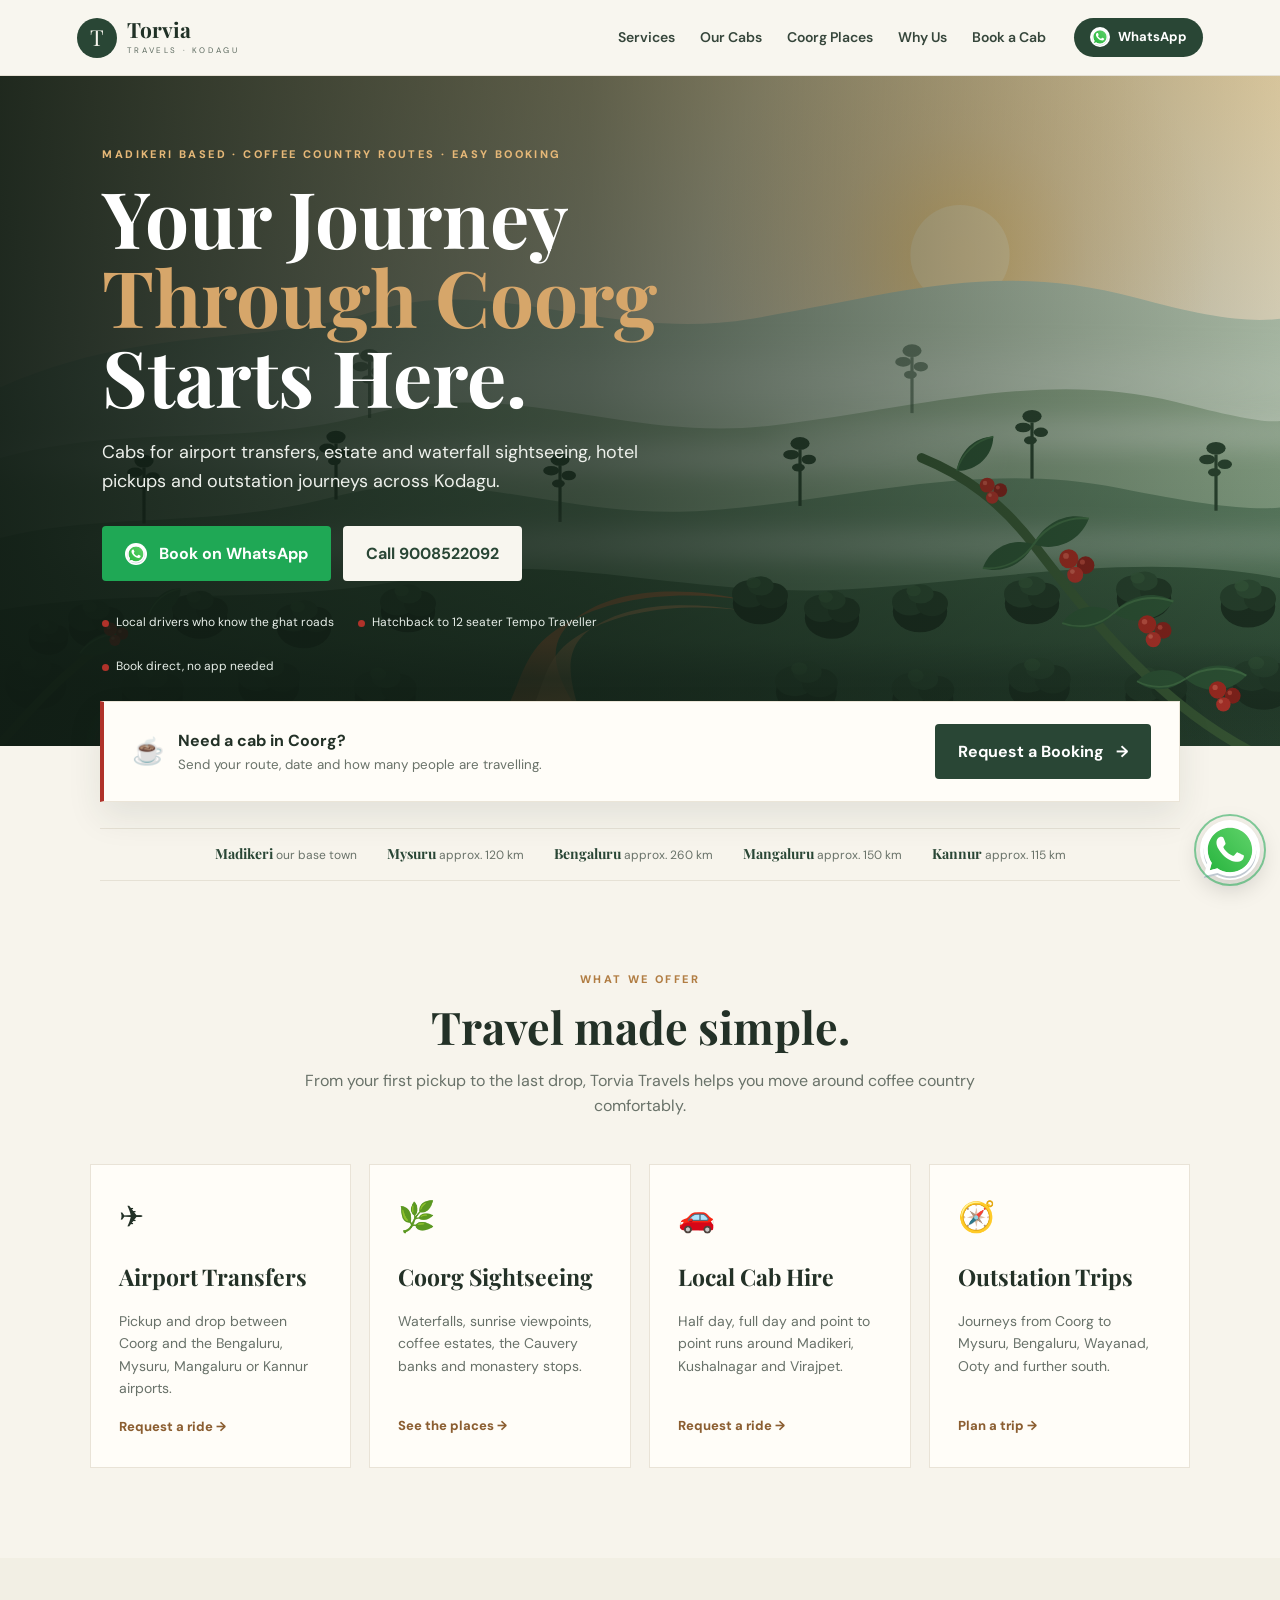
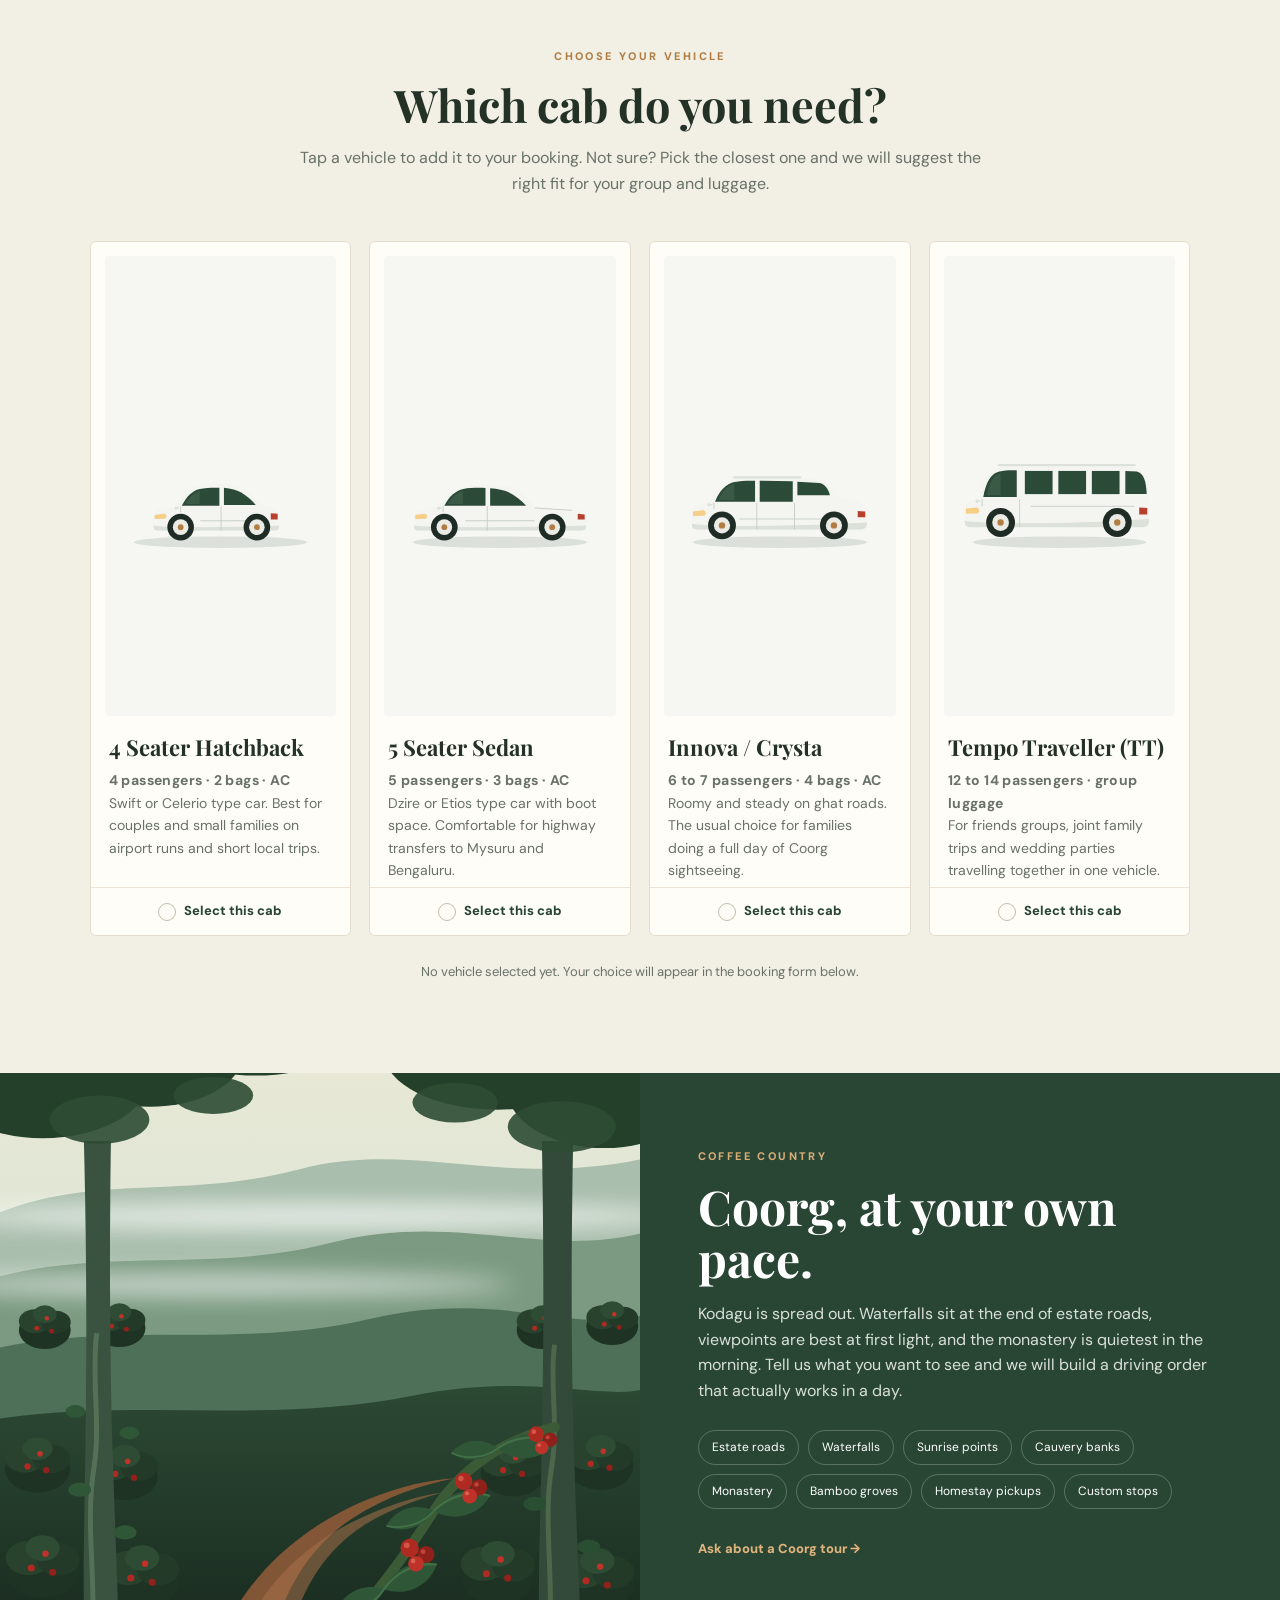
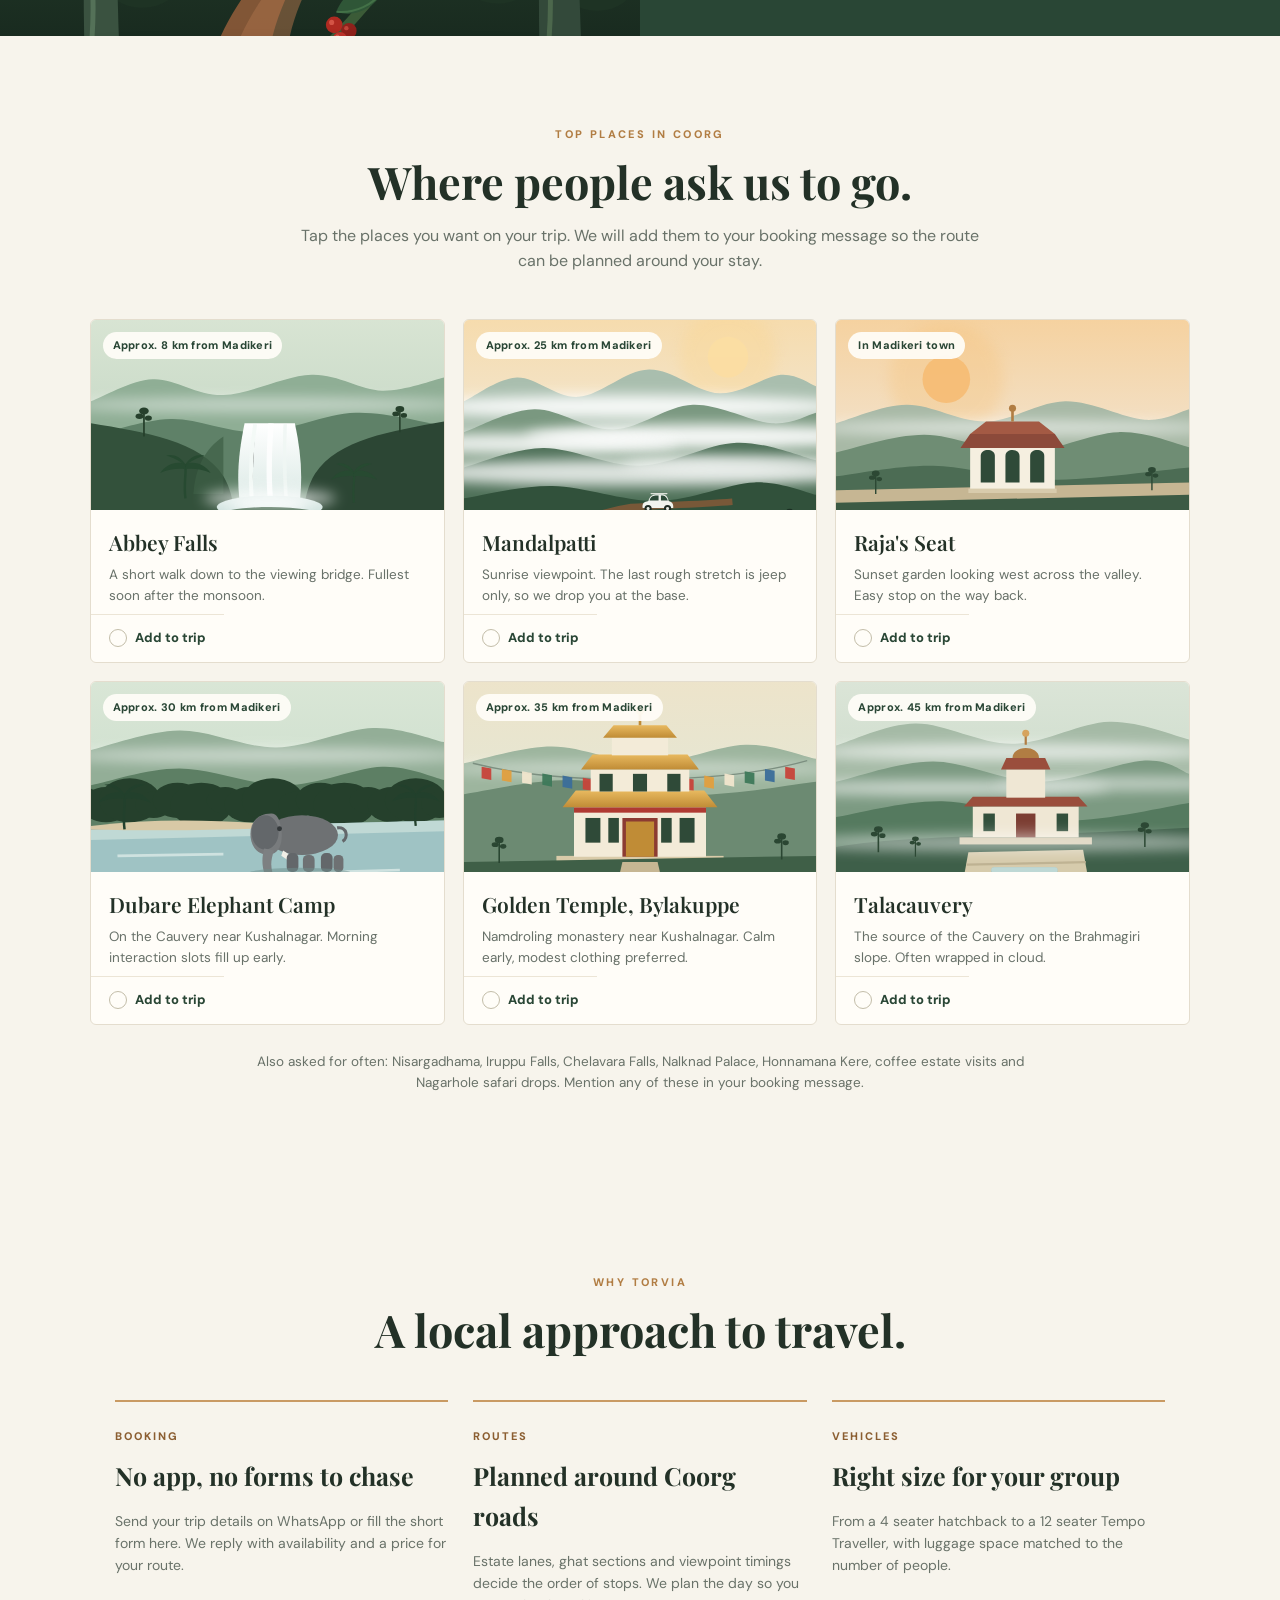
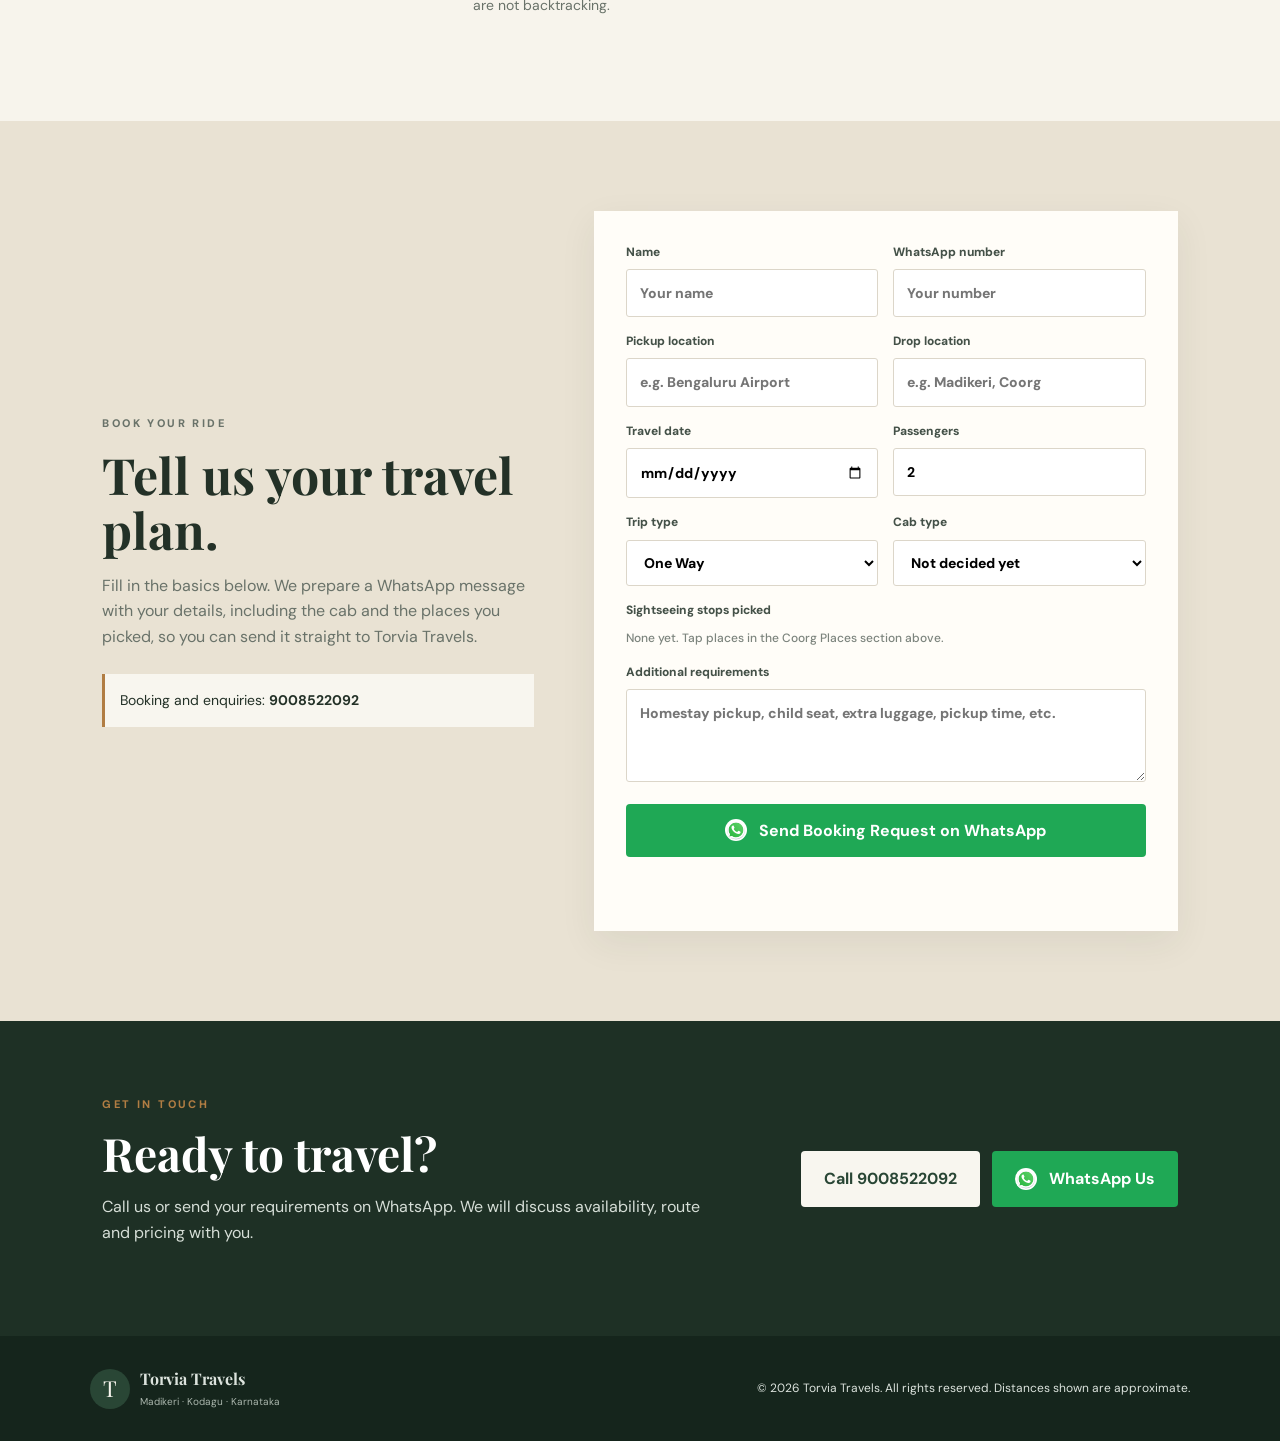
==== torvia-travels/index.html @ fc2b17bd "Add files via upload" ====
<!DOCTYPE html>
<html lang="en">
<head>
  <meta charset="UTF-8">
  <meta name="viewport" content="width=device-width, initial-scale=1.0">
  <meta name="description" content="Torvia Travels - Coorg cab service. Airport transfers, Coorg sightseeing, local cab hire and outstation trips in hatchback, sedan, Innova and Tempo Traveller vehicles.">
  <meta name="theme-color" content="#294635">
  <title>Torvia Travels | Coorg Cab &amp; Travel Services</title>
  <link rel="preconnect" href="https://fonts.googleapis.com">
  <link rel="preconnect" href="https://fonts.gstatic.com" crossorigin>
  <link href="https://fonts.googleapis.com/css2?family=DM+Sans:wght@400;500;600;700&family=Playfair+Display:wght@600;700&display=swap" rel="stylesheet">
  <link rel="stylesheet" href="style.css">
</head>
<body>
  <header class="navbar">
    <a class="brand" href="#home" aria-label="Torvia Travels home">
      <span class="brand-mark">T</span>
      <span><strong>Torvia</strong><small>TRAVELS &middot; KODAGU</small></span>
    </a>
    <button class="menu-toggle" aria-label="Open menu" aria-expanded="false" aria-controls="nav">&#9776;</button>
    <nav id="nav">
      <a href="#services">Services</a>
      <a href="#fleet">Our Cabs</a>
      <a href="#places">Coorg Places</a>
      <a href="#why-us">Why Us</a>
      <a href="#booking">Book a Cab</a>
    </nav>
    <a class="nav-whatsapp" data-whatsapp href="#">
      <img class="wa-ico" src="img/whatsapp.svg" alt="" width="20" height="20">WhatsApp
    </a>
  </header>

  <main>
    <section class="hero" id="home">
      <div class="hero-overlay"></div>
      <div class="hero-content">
        <p class="eyebrow">MADIKERI BASED &middot; COFFEE COUNTRY ROUTES &middot; EASY BOOKING</p>
        <h1>Your Journey<br><em>Through Coorg</em><br>Starts Here.</h1>
        <p class="hero-copy">Cabs for airport transfers, estate and waterfall sightseeing, hotel pickups and outstation journeys across Kodagu.</p>
        <div class="hero-actions">
          <a class="btn btn-wa" data-whatsapp href="#">
            <img class="wa-ico" src="img/whatsapp.svg" alt="" width="22" height="22">Book on WhatsApp
          </a>
          <a class="btn btn-light" data-call href="#">Call 9008522092</a>
        </div>
        <div class="trust-row">
          <span>Local drivers who know the ghat roads</span>
          <span>Hatchback to 12 seater Tempo Traveller</span>
          <span>Book direct, no app needed</span>
        </div>
      </div>
    </section>

    <section class="quick-book">
      <div>
        <span class="mini-icon" aria-hidden="true">&#9749;</span>
        <div><strong>Need a cab in Coorg?</strong><small>Send your route, date and how many people are travelling.</small></div>
      </div>
      <a class="btn btn-dark" href="#booking">Request a Booking <span aria-hidden="true">&rarr;</span></a>
    </section>

    <section class="facts-strip" aria-label="Approximate road distances from Madikeri">
      <span><strong>Madikeri</strong> our base town</span>
      <span><strong>Mysuru</strong> approx. 120 km</span>
      <span><strong>Bengaluru</strong> approx. 260 km</span>
      <span><strong>Mangaluru</strong> approx. 150 km</span>
      <span><strong>Kannur</strong> approx. 115 km</span>
    </section>

    <section class="section" id="services">
      <div class="section-heading centered">
        <p class="eyebrow">WHAT WE OFFER</p>
        <h2>Travel made simple.</h2>
        <p>From your first pickup to the last drop, Torvia Travels helps you move around coffee country comfortably.</p>
      </div>
      <div class="cards services-grid">
        <article class="card service-card">
          <div class="card-icon" aria-hidden="true">&#9992;</div>
          <h3>Airport Transfers</h3>
          <p>Pickup and drop between Coorg and the Bengaluru, Mysuru, Mangaluru or Kannur airports.</p>
          <a href="#booking">Request a ride &rarr;</a>
        </article>
        <article class="card service-card">
          <div class="card-icon" aria-hidden="true">&#127807;</div>
          <h3>Coorg Sightseeing</h3>
          <p>Waterfalls, sunrise viewpoints, coffee estates, the Cauvery banks and monastery stops.</p>
          <a href="#places">See the places &rarr;</a>
        </article>
        <article class="card service-card">
          <div class="card-icon" aria-hidden="true">&#128663;</div>
          <h3>Local Cab Hire</h3>
          <p>Half day, full day and point to point runs around Madikeri, Kushalnagar and Virajpet.</p>
          <a href="#booking">Request a ride &rarr;</a>
        </article>
        <article class="card service-card">
          <div class="card-icon" aria-hidden="true">&#129517;</div>
          <h3>Outstation Trips</h3>
          <p>Journeys from Coorg to Mysuru, Bengaluru, Wayanad, Ooty and further south.</p>
          <a href="#booking">Plan a trip &rarr;</a>
        </article>
      </div>
    </section>

    <section class="section fleet-section" id="fleet">
      <div class="section-heading centered">
        <p class="eyebrow">CHOOSE YOUR VEHICLE</p>
        <h2>Which cab do you need?</h2>
        <p>Tap a vehicle to add it to your booking. Not sure? Pick the closest one and we will suggest the right fit for your group and luggage.</p>
      </div>

      <div class="fleet-grid" role="radiogroup" aria-label="Choose a vehicle">
        <label class="cab-card">
          <input type="radio" name="fleetChoice" value="4 Seater Hatchback">
          <img src="img/cab-4-seater.svg" alt="Four seater hatchback cab, side view" width="800" height="460" loading="lazy">
          <div class="cab-body">
            <h3>4 Seater Hatchback</h3>
            <p class="cab-meta">4 passengers &middot; 2 bags &middot; AC</p>
            <p>Swift or Celerio type car. Best for couples and small families on airport runs and short local trips.</p>
          </div>
          <span class="cab-pick"><span class="tick" aria-hidden="true">&#10003;</span>Select this cab</span>
        </label>

        <label class="cab-card">
          <input type="radio" name="fleetChoice" value="5 Seater Sedan">
          <img src="img/cab-5-seater.svg" alt="Five seater sedan cab, side view" width="800" height="460" loading="lazy">
          <div class="cab-body">
            <h3>5 Seater Sedan</h3>
            <p class="cab-meta">5 passengers &middot; 3 bags &middot; AC</p>
            <p>Dzire or Etios type car with boot space. Comfortable for highway transfers to Mysuru and Bengaluru.</p>
          </div>
          <span class="cab-pick"><span class="tick" aria-hidden="true">&#10003;</span>Select this cab</span>
        </label>

        <label class="cab-card">
          <input type="radio" name="fleetChoice" value="Innova / Innova Crysta">
          <img src="img/cab-innova.svg" alt="Innova style seven seater MPV, side view" width="800" height="460" loading="lazy">
          <div class="cab-body">
            <h3>Innova / Crysta</h3>
            <p class="cab-meta">6 to 7 passengers &middot; 4 bags &middot; AC</p>
            <p>Roomy and steady on ghat roads. The usual choice for families doing a full day of Coorg sightseeing.</p>
          </div>
          <span class="cab-pick"><span class="tick" aria-hidden="true">&#10003;</span>Select this cab</span>
        </label>

        <label class="cab-card">
          <input type="radio" name="fleetChoice" value="Tempo Traveller (TT)">
          <img src="img/cab-tempo-traveller.svg" alt="Twelve seater Tempo Traveller, side view" width="800" height="460" loading="lazy">
          <div class="cab-body">
            <h3>Tempo Traveller (TT)</h3>
            <p class="cab-meta">12 to 14 passengers &middot; group luggage</p>
            <p>For friends groups, joint family trips and wedding parties travelling together in one vehicle.</p>
          </div>
          <span class="cab-pick"><span class="tick" aria-hidden="true">&#10003;</span>Select this cab</span>
        </label>
      </div>

      <p class="fleet-note" id="fleetNote">No vehicle selected yet. Your choice will appear in the booking form below.</p>
    </section>

    <section class="tour-section" id="estate">
      <div class="tour-image" role="img" aria-label="Coffee plants ripening under silver oak shade trees on a Coorg estate"></div>
      <div class="tour-content">
        <p class="eyebrow">COFFEE COUNTRY</p>
        <h2>Coorg, at your own pace.</h2>
        <p>Kodagu is spread out. Waterfalls sit at the end of estate roads, viewpoints are best at first light, and the monastery is quietest in the morning. Tell us what you want to see and we will build a driving order that actually works in a day.</p>
        <div class="destination-list">
          <span>Estate roads</span><span>Waterfalls</span><span>Sunrise points</span>
          <span>Cauvery banks</span><span>Monastery</span><span>Bamboo groves</span>
          <span>Homestay pickups</span><span>Custom stops</span>
        </div>
        <a class="text-link" data-whatsapp href="#">Ask about a Coorg tour &rarr;</a>
      </div>
    </section>

    <section class="section places-section" id="places">
      <div class="section-heading centered">
        <p class="eyebrow">TOP PLACES IN COORG</p>
        <h2>Where people ask us to go.</h2>
        <p>Tap the places you want on your trip. We will add them to your booking message so the route can be planned around your stay.</p>
      </div>

      <div class="places-grid">
        <button type="button" class="place-card" data-place="Abbey Falls" aria-pressed="false">
          <img src="img/place-abbey-falls.svg" alt="Abbey Falls dropping through Coorg rainforest" width="800" height="560" loading="lazy">
          <span class="place-tag">Approx. 8 km from Madikeri</span>
          <span class="place-body">
            <strong>Abbey Falls</strong>
            <small>A short walk down to the viewing bridge. Fullest soon after the monsoon.</small>
          </span>
          <span class="place-add"><span class="tick" aria-hidden="true">&#10003;</span><span class="add-label">Add to trip</span></span>
        </button>

        <button type="button" class="place-card" data-place="Mandalpatti" aria-pressed="false">
          <img src="img/place-mandalpatti.svg" alt="Mandalpatti peaks above a sea of clouds at sunrise" width="800" height="560" loading="lazy">
          <span class="place-tag">Approx. 25 km from Madikeri</span>
          <span class="place-body">
            <strong>Mandalpatti</strong>
            <small>Sunrise viewpoint. The last rough stretch is jeep only, so we drop you at the base.</small>
          </span>
          <span class="place-add"><span class="tick" aria-hidden="true">&#10003;</span><span class="add-label">Add to trip</span></span>
        </button>

        <button type="button" class="place-card" data-place="Raja's Seat" aria-pressed="false">
          <img src="img/place-rajas-seat.svg" alt="Raja's Seat garden pavilion overlooking the hills at sunset" width="800" height="560" loading="lazy">
          <span class="place-tag">In Madikeri town</span>
          <span class="place-body">
            <strong>Raja's Seat</strong>
            <small>Sunset garden looking west across the valley. Easy stop on the way back.</small>
          </span>
          <span class="place-add"><span class="tick" aria-hidden="true">&#10003;</span><span class="add-label">Add to trip</span></span>
        </button>

        <button type="button" class="place-card" data-place="Dubare Elephant Camp" aria-pressed="false">
          <img src="img/place-dubare.svg" alt="Elephant standing in the Cauvery river at Dubare camp" width="800" height="560" loading="lazy">
          <span class="place-tag">Approx. 30 km from Madikeri</span>
          <span class="place-body">
            <strong>Dubare Elephant Camp</strong>
            <small>On the Cauvery near Kushalnagar. Morning interaction slots fill up early.</small>
          </span>
          <span class="place-add"><span class="tick" aria-hidden="true">&#10003;</span><span class="add-label">Add to trip</span></span>
        </button>

        <button type="button" class="place-card" data-place="Golden Temple, Bylakuppe" aria-pressed="false">
          <img src="img/place-golden-temple.svg" alt="Namdroling monastery with golden roofs and prayer flags" width="800" height="560" loading="lazy">
          <span class="place-tag">Approx. 35 km from Madikeri</span>
          <span class="place-body">
            <strong>Golden Temple, Bylakuppe</strong>
            <small>Namdroling monastery near Kushalnagar. Calm early, modest clothing preferred.</small>
          </span>
          <span class="place-add"><span class="tick" aria-hidden="true">&#10003;</span><span class="add-label">Add to trip</span></span>
        </button>

        <button type="button" class="place-card" data-place="Talacauvery" aria-pressed="false">
          <img src="img/place-talacauvery.svg" alt="Talacauvery temple on the misty Brahmagiri slopes" width="800" height="560" loading="lazy">
          <span class="place-tag">Approx. 45 km from Madikeri</span>
          <span class="place-body">
            <strong>Talacauvery</strong>
            <small>The source of the Cauvery on the Brahmagiri slope. Often wrapped in cloud.</small>
          </span>
          <span class="place-add"><span class="tick" aria-hidden="true">&#10003;</span><span class="add-label">Add to trip</span></span>
        </button>
      </div>

      <div class="places-extra">
        <p>Also asked for often: Nisargadhama, Iruppu Falls, Chelavara Falls, Nalknad Palace, Honnamana Kere, coffee estate visits and Nagarhole safari drops. Mention any of these in your booking message.</p>
      </div>
    </section>

    <section class="section" id="why-us">
      <div class="section-heading centered">
        <p class="eyebrow">WHY TORVIA</p>
        <h2>A local approach to travel.</h2>
      </div>
      <div class="why-grid">
        <div>
          <span class="why-label">Booking</span>
          <h3>No app, no forms to chase</h3>
          <p>Send your trip details on WhatsApp or fill the short form here. We reply with availability and a price for your route.</p>
        </div>
        <div>
          <span class="why-label">Routes</span>
          <h3>Planned around Coorg roads</h3>
          <p>Estate lanes, ghat sections and viewpoint timings decide the order of stops. We plan the day so you are not backtracking.</p>
        </div>
        <div>
          <span class="why-label">Vehicles</span>
          <h3>Right size for your group</h3>
          <p>From a 4 seater hatchback to a 12 seater Tempo Traveller, with luggage space matched to the number of people.</p>
        </div>
      </div>
    </section>

    <section class="booking-section" id="booking">
      <div class="booking-copy">
        <p class="eyebrow">BOOK YOUR RIDE</p>
        <h2>Tell us your travel plan.</h2>
        <p>Fill in the basics below. We prepare a WhatsApp message with your details, including the cab and the places you picked, so you can send it straight to Torvia Travels.</p>
        <div class="booking-note">Booking and enquiries: <strong>9008522092</strong></div>
      </div>

      <form id="bookingForm" class="booking-form">
        <div class="form-row">
          <label>Name<input name="name" required placeholder="Your name" autocomplete="name"></label>
          <label>WhatsApp number<input name="phone" required type="tel" placeholder="Your number" autocomplete="tel"></label>
        </div>
        <div class="form-row">
          <label>Pickup location<input name="pickup" required placeholder="e.g. Bengaluru Airport"></label>
          <label>Drop location<input name="drop" required placeholder="e.g. Madikeri, Coorg"></label>
        </div>
        <div class="form-row">
          <label>Travel date<input name="date" required type="date"></label>
          <label>Passengers<input name="passengers" required type="number" min="1" max="20" value="2"></label>
        </div>
        <div class="form-row">
          <label>Trip type
            <select name="trip">
              <option>One Way</option>
              <option>Round Trip</option>
              <option>Coorg Sightseeing</option>
              <option>Airport Transfer</option>
              <option>Outstation Trip</option>
            </select>
          </label>
          <label>Cab type
            <select name="vehicle" id="vehicleSelect">
              <option value="">Not decided yet</option>
              <option value="4 Seater Hatchback">4 Seater Hatchback</option>
              <option value="5 Seater Sedan">5 Seater Sedan</option>
              <option value="Innova / Innova Crysta">Innova / Innova Crysta</option>
              <option value="Tempo Traveller (TT)">Tempo Traveller (TT)</option>
            </select>
          </label>
        </div>

        <div class="stops-field">
          <span class="stops-head">Sightseeing stops picked
            <button type="button" id="clearStops" class="link-btn" hidden>Clear all</button>
          </span>
          <div id="stopsList" class="stops-list"><span class="stops-empty">None yet. Tap places in the Coorg Places section above.</span></div>
          <input type="hidden" name="stops" id="stopsInput">
        </div>

        <label>Additional requirements<textarea name="notes" rows="3" placeholder="Homestay pickup, child seat, extra luggage, pickup time, etc."></textarea></label>
        <button class="btn btn-wa full" type="submit">
          <img class="wa-ico" src="img/whatsapp.svg" alt="" width="22" height="22">Send Booking Request on WhatsApp
        </button>
        <p class="form-status" id="formStatus" aria-live="polite"></p>
      </form>
    </section>

    <section class="contact-section" id="contact">
      <div>
        <p class="eyebrow">GET IN TOUCH</p>
        <h2>Ready to travel?</h2>
        <p>Call us or send your requirements on WhatsApp. We will discuss availability, route and pricing with you.</p>
      </div>
      <div class="contact-actions">
        <a class="btn btn-light" data-call href="#">Call 9008522092</a>
        <a class="btn btn-wa" data-whatsapp href="#">
          <img class="wa-ico" src="img/whatsapp.svg" alt="" width="22" height="22">WhatsApp Us
        </a>
      </div>
    </section>
  </main>

  <footer>
    <div class="footer-brand">
      <span class="brand-mark">T</span>
      <div><strong>Torvia Travels</strong><small>Madikeri &middot; Kodagu &middot; Karnataka</small></div>
    </div>
    <p>&copy; <span id="year"></span> Torvia Travels. All rights reserved. Distances shown are approximate.</p>
  </footer>

  <a class="floating-wa" data-whatsapp href="#" aria-label="Message Torvia Travels on WhatsApp">
    <img src="img/whatsapp.svg" alt="" width="60" height="60">
  </a>
  <script src="script.js"></script>
</body>
</html>
---- torvia-travels/style.css ----
/* ------------------------------------------------------------------
   Torvia Travels - Coorg cab service
   Palette: estate green, cream, brass, coffee cherry red
------------------------------------------------------------------- */
:root {
  --green-900: #15251c;
  --green-800: #1e3025;
  --green-700: #294635;
  --green-600: #3a5b45;
  --cream: #f7f4ec;
  --cream-card: #fffdf8;
  --cream-nav: #f8f6ef;
  --sand: #e9e2d3;
  --line: #e6e1d5;
  --brass: #b17d43;
  --brass-dark: #8b5e31;
  --cherry: #b0322a;
  --ink: #233127;
  --ink-soft: #697269;
  --wa: #1fa855;
  --wa-dark: #17853f;
}

* { box-sizing: border-box; }
html { scroll-behavior: smooth; }

body {
  margin: 0;
  color: var(--ink);
  background: var(--cream);
  font-family: "DM Sans", sans-serif;
  line-height: 1.6;
}

img { max-width: 100%; display: block; }

:focus-visible {
  outline: 3px solid var(--brass);
  outline-offset: 3px;
}

/* ---------------------------------------------------------- navbar */
.navbar {
  height: 76px;
  background: var(--cream-nav);
  display: flex;
  align-items: center;
  padding: 0 6%;
  gap: 28px;
  position: sticky;
  top: 0;
  z-index: 20;
  border-bottom: 1px solid var(--line);
}
.brand { display: flex; align-items: center; gap: 10px; text-decoration: none; color: #203126; margin-right: auto; }
.brand-mark {
  width: 40px; height: 40px; border-radius: 50%;
  background: var(--green-700); color: var(--cream-nav);
  display: grid; place-items: center;
  font-family: "Playfair Display", serif; font-size: 22px;
}
.brand strong { display: block; font-family: "Playfair Display", serif; font-size: 21px; line-height: 1; }
.brand small { display: block; font-size: 8px; letter-spacing: 2.6px; margin-top: 4px; color: #5c6a5f; }
.navbar nav { display: flex; gap: 25px; }
.navbar nav a { color: #36463b; text-decoration: none; font-size: 14px; font-weight: 600; }
.navbar nav a:hover { color: var(--brass-dark); }
.nav-whatsapp {
  display: inline-flex; align-items: center; gap: 8px;
  background: var(--green-700); color: #fff; text-decoration: none;
  padding: 9px 16px; border-radius: 30px; font-size: 13px; font-weight: 700;
}
.nav-whatsapp:hover { background: var(--green-600); }
.menu-toggle { display: none; background: none; border: 0; font-size: 25px; cursor: pointer; color: #294635; }

/* WhatsApp logo sits on a white disc so the brand mark stays legible */
.wa-ico { background: #fff; border-radius: 50%; padding: 1px; flex: none; }

/* ------------------------------------------------------------ hero */
.hero {
  min-height: 660px;
  position: relative;
  background-image: url("img/hero-coorg-coffee.svg");
  background-size: cover;
  background-position: center bottom;
  display: flex;
  align-items: center;
}
.hero-overlay {
  position: absolute; inset: 0;
  background: linear-gradient(90deg, rgba(15,27,19,.93), rgba(15,27,19,.66) 46%, rgba(15,27,19,.14));
}
.hero-content { position: relative; color: #fff; width: min(700px, 100%); margin-left: 8%; padding: 70px 20px 70px 0; }
.eyebrow { font-size: 11px; font-weight: 800; letter-spacing: 2.4px; color: var(--brass); margin: 0 0 14px; }
.hero .eyebrow { color: #e6b878; }
.hero h1, h2 { font-family: "Playfair Display", serif; }
.hero h1 { font-size: clamp(46px, 7vw, 78px); line-height: 1.02; margin: 0 0 22px; }
.hero h1 em { color: #d6a66a; font-style: normal; }
.hero-copy { font-size: 18px; max-width: 600px; color: #edf0eb; }
.hero-actions { display: flex; gap: 12px; flex-wrap: wrap; margin-top: 30px; }
.trust-row { display: flex; gap: 24px; flex-wrap: wrap; margin-top: 32px; font-size: 12px; color: #e7eee8; }
.trust-row span { position: relative; padding-left: 14px; }
.trust-row span::before {
  content: ""; position: absolute; left: 0; top: 7px;
  width: 7px; height: 7px; border-radius: 50%; background: var(--cherry);
}

/* --------------------------------------------------------- buttons */
.btn {
  display: inline-flex; align-items: center; justify-content: center; gap: 12px;
  padding: 14px 22px; border-radius: 4px; text-decoration: none;
  border: 1px solid transparent; font-weight: 800; cursor: pointer; font: inherit;
  font-weight: 700;
}
.btn-primary { background: var(--brass); color: #fff; }
.btn-primary:hover { background: #966533; }
.btn-light { background: var(--cream-nav); color: var(--green-700); }
.btn-light:hover { background: #fff; }
.btn-dark { background: var(--green-700); color: #fff; }
.btn-dark:hover { background: var(--green-600); }
.btn-wa { background: var(--wa); color: #fff; }
.btn-wa:hover { background: var(--wa-dark); }
.full { width: 100%; border: 0; }

/* ------------------------------------------------- quick book strip */
.quick-book {
  width: min(1080px, 88%);
  margin: -45px auto 0;
  position: relative; z-index: 2;
  background: var(--cream-card);
  padding: 22px 28px;
  box-shadow: 0 15px 35px #24332618;
  display: flex; align-items: center; justify-content: space-between; gap: 20px;
  border: 1px solid #ebe5d8;
  border-left: 4px solid var(--cherry);
}
.quick-book > div { display: flex; align-items: center; gap: 14px; }
.quick-book small { display: block; color: var(--ink-soft); }
.mini-icon { font-size: 26px; }

/* ------------------------------------------------------ facts strip */
.facts-strip {
  width: min(1080px, 88%);
  margin: 26px auto 0;
  display: flex; flex-wrap: wrap; gap: 10px 30px;
  justify-content: center;
  font-size: 12px; color: var(--ink-soft);
  border-top: 1px solid var(--line);
  border-bottom: 1px solid var(--line);
  padding: 14px 0;
}
.facts-strip strong { color: var(--green-700); font-family: "Playfair Display", serif; font-size: 14px; }

/* --------------------------------------------------------- sections */
.section { padding: 90px 7%; }
.section-heading { max-width: 700px; margin: 0 auto 45px; }
.section-heading.centered { text-align: center; }
.section-heading h2, .tour-content h2, .booking-copy h2, .contact-section h2 {
  font-size: 45px; line-height: 1.1; margin: 0 0 15px;
}
.section-heading > p:last-child, .booking-copy > p { color: var(--ink-soft); }

.cards { display: grid; grid-template-columns: repeat(4, 1fr); gap: 18px; }
.card { background: var(--cream-card); padding: 28px; border: 1px solid #e9e3d7; }
.card-icon { font-size: 30px; margin-bottom: 18px; }
.card h3 { font-family: "Playfair Display", serif; font-size: 23px; margin: 0 0 9px; }
.card p { font-size: 14px; color: #687169; min-height: 88px; }
.card a, .text-link { color: var(--brass-dark); text-decoration: none; font-weight: 800; font-size: 13px; }
.card a:hover, .text-link:hover { text-decoration: underline; }

/* ------------------------------------------------ fleet / cab cards */
.fleet-section { background: #f2efe4; }
.fleet-grid { display: grid; grid-template-columns: repeat(4, 1fr); gap: 18px; }

.cab-card {
  position: relative;
  display: flex; flex-direction: column;
  background: var(--cream-card);
  border: 1px solid #e4ddce;
  border-radius: 6px;
  padding: 14px 14px 0;
  margin: 0;
  cursor: pointer;
  transition: box-shadow .18s ease, border-color .18s ease, transform .18s ease;
  font-size: inherit; font-weight: 400; color: inherit;
}
.cab-card:hover { box-shadow: 0 14px 30px #2433261a; transform: translateY(-3px); }
.cab-card input { position: absolute; opacity: 0; pointer-events: none; }
.cab-card img { background: #f6f7f2; border-radius: 4px; }
.cab-body { padding: 14px 4px 6px; flex: 1; }
.cab-body h3 { font-family: "Playfair Display", serif; font-size: 22px; margin: 0 0 4px; }
.cab-meta { font-size: 12px; font-weight: 700; letter-spacing: .4px; color: var(--brass-dark); margin: 0 0 10px; }
.cab-body p { font-size: 14px; color: #687169; margin: 0; }
.cab-pick {
  display: flex; align-items: center; gap: 8px; justify-content: center;
  margin: 0 -14px; padding: 13px;
  border-top: 1px solid #ece5d6;
  font-size: 13px; font-weight: 800; color: var(--green-700);
}
.tick {
  width: 18px; height: 18px; border-radius: 50%;
  border: 1.5px solid #c3bda9; color: transparent;
  display: grid; place-items: center; font-size: 11px; flex: none;
}
.cab-card.is-selected,
.cab-card:has(input:checked) { border-color: var(--brass); box-shadow: 0 0 0 2px var(--brass) inset, 0 14px 30px #2433261a; }
.cab-card.is-selected .cab-pick,
.cab-card:has(input:checked) .cab-pick { background: var(--green-700); color: #fff; border-radius: 0 0 5px 5px; }
.cab-card.is-selected .tick,
.cab-card:has(input:checked) .tick { background: var(--cherry); border-color: var(--cherry); color: #fff; }
.cab-card:has(input:focus-visible) { outline: 3px solid var(--brass); outline-offset: 3px; }
.fleet-note {
  margin: 26px 0 0; text-align: center; font-size: 13px; color: var(--ink-soft);
}
.fleet-note.chosen { color: var(--green-700); font-weight: 700; }

/* ----------------------------------------------- estate tour section */
.tour-section { display: grid; grid-template-columns: 1fr 1fr; background: var(--green-700); color: #fff; }
.tour-image {
  min-height: 540px;
  background-image: url("img/coorg-estate.svg");
  background-size: cover;
  background-position: center;
}
.tour-content { padding: 75px 9%; align-self: center; }
.tour-content .eyebrow { color: #d9ad78; }
.tour-content h2 { font-size: 48px; }
.tour-content > p { color: #d9e0d9; }
.destination-list { display: flex; flex-wrap: wrap; gap: 9px; margin: 26px 0; }
.destination-list span { border: 1px solid #ffffff3b; border-radius: 30px; padding: 7px 13px; font-size: 12px; }
.tour-content .text-link { color: #e0b47c; }

/* ------------------------------------------------------ place cards */
.places-grid { display: grid; grid-template-columns: repeat(3, 1fr); gap: 18px; }
.place-card {
  position: relative; display: flex; flex-direction: column; text-align: left;
  background: var(--cream-card); border: 1px solid #e4ddce; border-radius: 6px;
  padding: 0; overflow: hidden; cursor: pointer; font: inherit; color: inherit;
  transition: box-shadow .18s ease, transform .18s ease, border-color .18s ease;
}
.place-card:hover { box-shadow: 0 14px 30px #2433261a; transform: translateY(-3px); }
.place-card img { width: 100%; height: 190px; object-fit: cover; }
.place-tag {
  position: absolute; top: 12px; left: 12px;
  background: #fffdf8ee; color: var(--green-700);
  font-size: 11px; font-weight: 800; letter-spacing: .3px;
  padding: 5px 10px; border-radius: 20px;
}
.place-body { display: block; padding: 16px 18px 8px; flex: 1; }
.place-body strong { display: block; font-family: "Playfair Display", serif; font-size: 21px; font-weight: 600; }
.place-body small { display: block; margin-top: 6px; font-size: 13.5px; color: #687169; line-height: 1.5; }
.place-add {
  display: flex; align-items: center; gap: 8px;
  padding: 13px 18px; border-top: 1px solid #ece5d6;
  font-size: 13px; font-weight: 800; color: var(--green-700);
}
.place-card[aria-pressed="true"] { border-color: var(--brass); box-shadow: 0 0 0 2px var(--brass) inset; }
.place-card[aria-pressed="true"] .place-add { background: var(--green-700); color: #fff; }
.place-card[aria-pressed="true"] .tick { background: var(--cherry); border-color: var(--cherry); color: #fff; }
.places-extra { margin-top: 26px; text-align: center; }
.places-extra p { font-size: 13.5px; color: var(--ink-soft); max-width: 780px; margin: 0 auto; }

/* --------------------------------------------------------- why grid */
.why-grid { display: grid; grid-template-columns: repeat(3, 1fr); gap: 25px; max-width: 1050px; margin: auto; }
.why-grid div { border-top: 2px solid #c99a63; padding-top: 20px; }
.why-label { font-size: 11px; font-weight: 800; letter-spacing: 2px; color: var(--brass-dark); text-transform: uppercase; }
.why-grid h3 { font-family: "Playfair Display", serif; font-size: 25px; margin: 8px 0; }
.why-grid p { color: var(--ink-soft); font-size: 14px; }

/* ---------------------------------------------------- booking form */
.booking-section {
  background: var(--sand);
  padding: 90px 8%;
  display: grid; grid-template-columns: .85fr 1.15fr; gap: 60px;
}
.booking-copy { align-self: center; }
.booking-copy h2 { font-size: 50px; }
.booking-note {
  margin-top: 25px; padding: 15px; background: var(--cream-nav);
  border-left: 3px solid var(--brass); font-size: 14px;
}
.booking-form { background: var(--cream-card); padding: 32px; box-shadow: 0 12px 35px #24332612; }
.form-row { display: grid; grid-template-columns: 1fr 1fr; gap: 15px; }
label { display: block; font-size: 12px; font-weight: 800; color: #445148; margin-bottom: 15px; }
input, select, textarea {
  width: 100%; margin-top: 7px; padding: 12px 13px;
  border: 1px solid #dcd6c9; background: #fff; font: inherit; font-size: 14px;
  outline: none; border-radius: 3px;
}
input:focus, select:focus, textarea:focus { border-color: var(--brass); }
.form-status { font-size: 12px; color: #6a746d; min-height: 18px; }

.stops-field { margin-bottom: 15px; }
.stops-head {
  display: flex; align-items: center; justify-content: space-between;
  font-size: 12px; font-weight: 800; color: #445148;
}
.link-btn {
  background: none; border: 0; padding: 0; cursor: pointer;
  font: inherit; font-size: 11px; font-weight: 800;
  color: var(--brass-dark); text-decoration: underline;
}
.stops-list { display: flex; flex-wrap: wrap; gap: 8px; margin-top: 9px; }
.stops-list .chip {
  display: inline-flex; align-items: center; gap: 7px;
  background: #f1efe4; border: 1px solid #e0d9c8; border-radius: 30px;
  padding: 6px 8px 6px 12px; font-size: 12px; font-weight: 700; color: var(--green-700);
}
.stops-list .chip button {
  background: none; border: 0; cursor: pointer; font: inherit;
  color: var(--cherry); font-size: 14px; line-height: 1; padding: 0 2px;
}
.stops-empty { font-size: 12px; font-weight: 500; color: #7c847d; }

/* ------------------------------------------------------ contact bar */
.contact-section {
  padding: 75px 8%; background: var(--green-800); color: #fff;
  display: flex; justify-content: space-between; align-items: center; gap: 40px;
}
.contact-section h2 { font-size: 46px; }
.contact-section p:not(.eyebrow) { color: #d6ded7; max-width: 600px; }
.contact-actions { display: flex; gap: 12px; flex-wrap: wrap; }

footer {
  background: var(--green-900); color: #dce3dd; padding: 30px 7%;
  display: flex; justify-content: space-between; align-items: center; font-size: 12px;
}
.footer-brand { display: flex; align-items: center; gap: 10px; }
.footer-brand strong { display: block; font-family: "Playfair Display", serif; font-size: 16px; }
.footer-brand small { color: #aab6ad; }

/* --------------------------------------------- floating WhatsApp CTA */
.floating-wa {
  position: fixed; right: 20px; bottom: 20px;
  width: 60px; height: 60px; border-radius: 50%;
  display: grid; place-items: center; z-index: 30;
  background: #fff;
  box-shadow: 0 8px 24px #0000002e;
  transition: transform .18s ease;
}
.floating-wa img { width: 60px; height: 60px; }
.floating-wa:hover { transform: translateY(-3px); }
.floating-wa::after {
  content: ""; position: absolute; inset: -6px; border-radius: 50%;
  border: 2px solid var(--wa); opacity: .55;
  animation: ring 2.4s ease-out infinite;
}
@keyframes ring {
  0% { transform: scale(.86); opacity: .6; }
  70% { transform: scale(1.18); opacity: 0; }
  100% { transform: scale(1.18); opacity: 0; }
}

@media (prefers-reduced-motion: reduce) {
  html { scroll-behavior: auto; }
  .floating-wa::after { animation: none; }
  .cab-card, .place-card, .floating-wa { transition: none; }
}

/* -------------------------------------------------------- responsive */
@media (max-width: 1080px) {
  .fleet-grid { grid-template-columns: repeat(2, 1fr); }
  .places-grid { grid-template-columns: repeat(2, 1fr); }
}

@media (max-width: 900px) {
  .navbar { padding: 0 5%; }
  .navbar nav {
    display: none; position: absolute; top: 76px; left: 0; right: 0;
    background: var(--cream-nav); padding: 20px 5%;
    flex-direction: column; gap: 15px; border-bottom: 1px solid #ddd;
  }
  .navbar nav.open { display: flex; }
  .menu-toggle { display: block; }
  .nav-whatsapp { display: none; }
  .hero-content { margin-left: 6%; }
  .cards { grid-template-columns: 1fr 1fr; }
  .tour-section, .booking-section { grid-template-columns: 1fr; }
  .tour-image { min-height: 340px; }
  .booking-copy { max-width: 650px; }
  .why-grid { grid-template-columns: 1fr; }
  .contact-section { display: block; }
  .contact-actions { margin-top: 25px; }
}

@media (max-width: 600px) {
  .hero { min-height: 620px; background-position: 62% bottom; }
  .hero-content { margin-left: 5%; padding-right: 5%; }
  .hero h1 { font-size: 44px; }
  .hero-copy { font-size: 16px; }
  .hero-overlay { background: linear-gradient(180deg, rgba(15,27,19,.92), rgba(15,27,19,.72) 60%, rgba(15,27,19,.5)); }
  .quick-book { display: block; width: 90%; margin-top: -25px; }
  .quick-book .btn { margin-top: 18px; width: 100%; }
  .facts-strip { gap: 8px 18px; }
  .cards, .fleet-grid, .places-grid { grid-template-columns: 1fr; }
  .section { padding: 68px 6%; }
  .section-heading h2, .tour-content h2, .booking-copy h2, .contact-section h2 { font-size: 36px; }
  .card p { min-height: 0; }
  .tour-content { padding: 60px 7%; }
  .booking-section { padding: 60px 6%; gap: 32px; }
  .booking-form { padding: 22px; }
  .form-row { grid-template-columns: 1fr; }
  footer { display: block; text-align: center; }
  .footer-brand { justify-content: center; margin-bottom: 15px; }
  .trust-row { gap: 10px; flex-direction: column; }
  .hero-actions .btn { width: 100%; }
  .place-card img { height: 170px; }
  .floating-wa { right: 16px; bottom: 16px; }
}
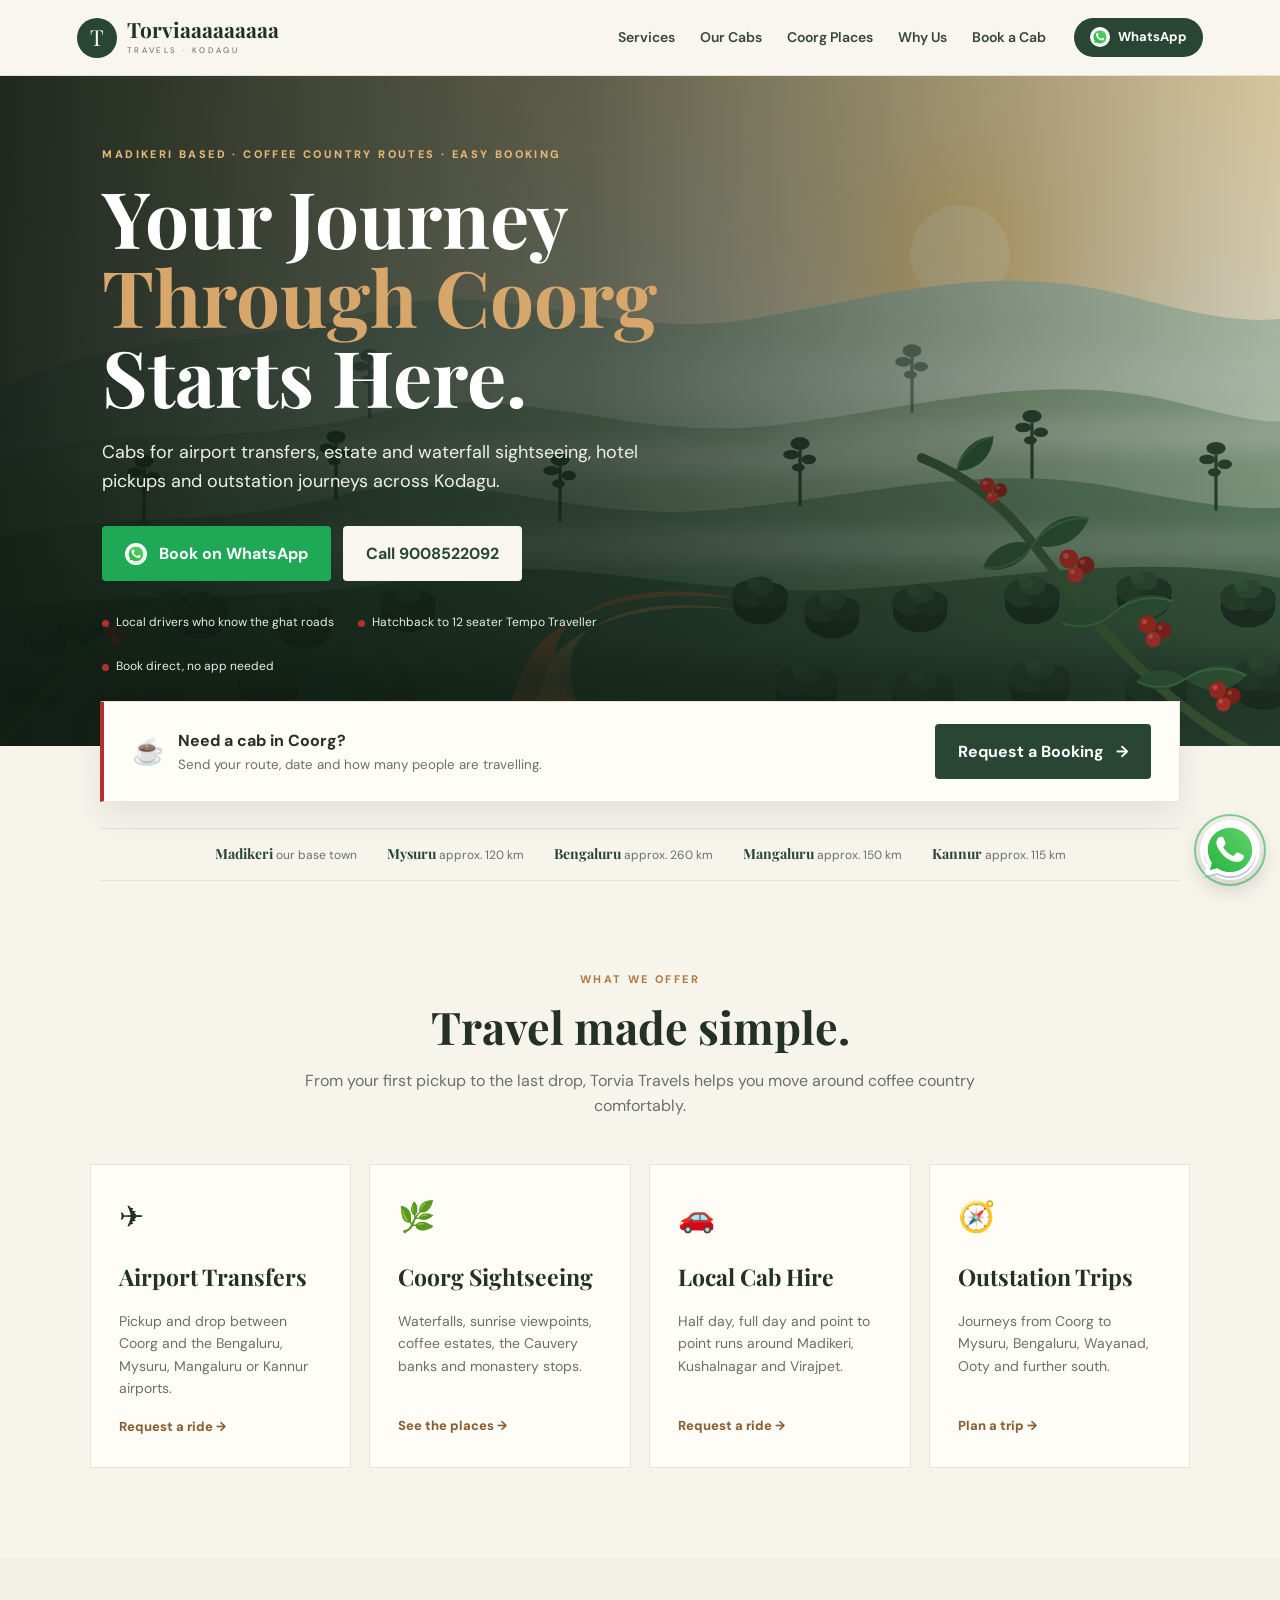
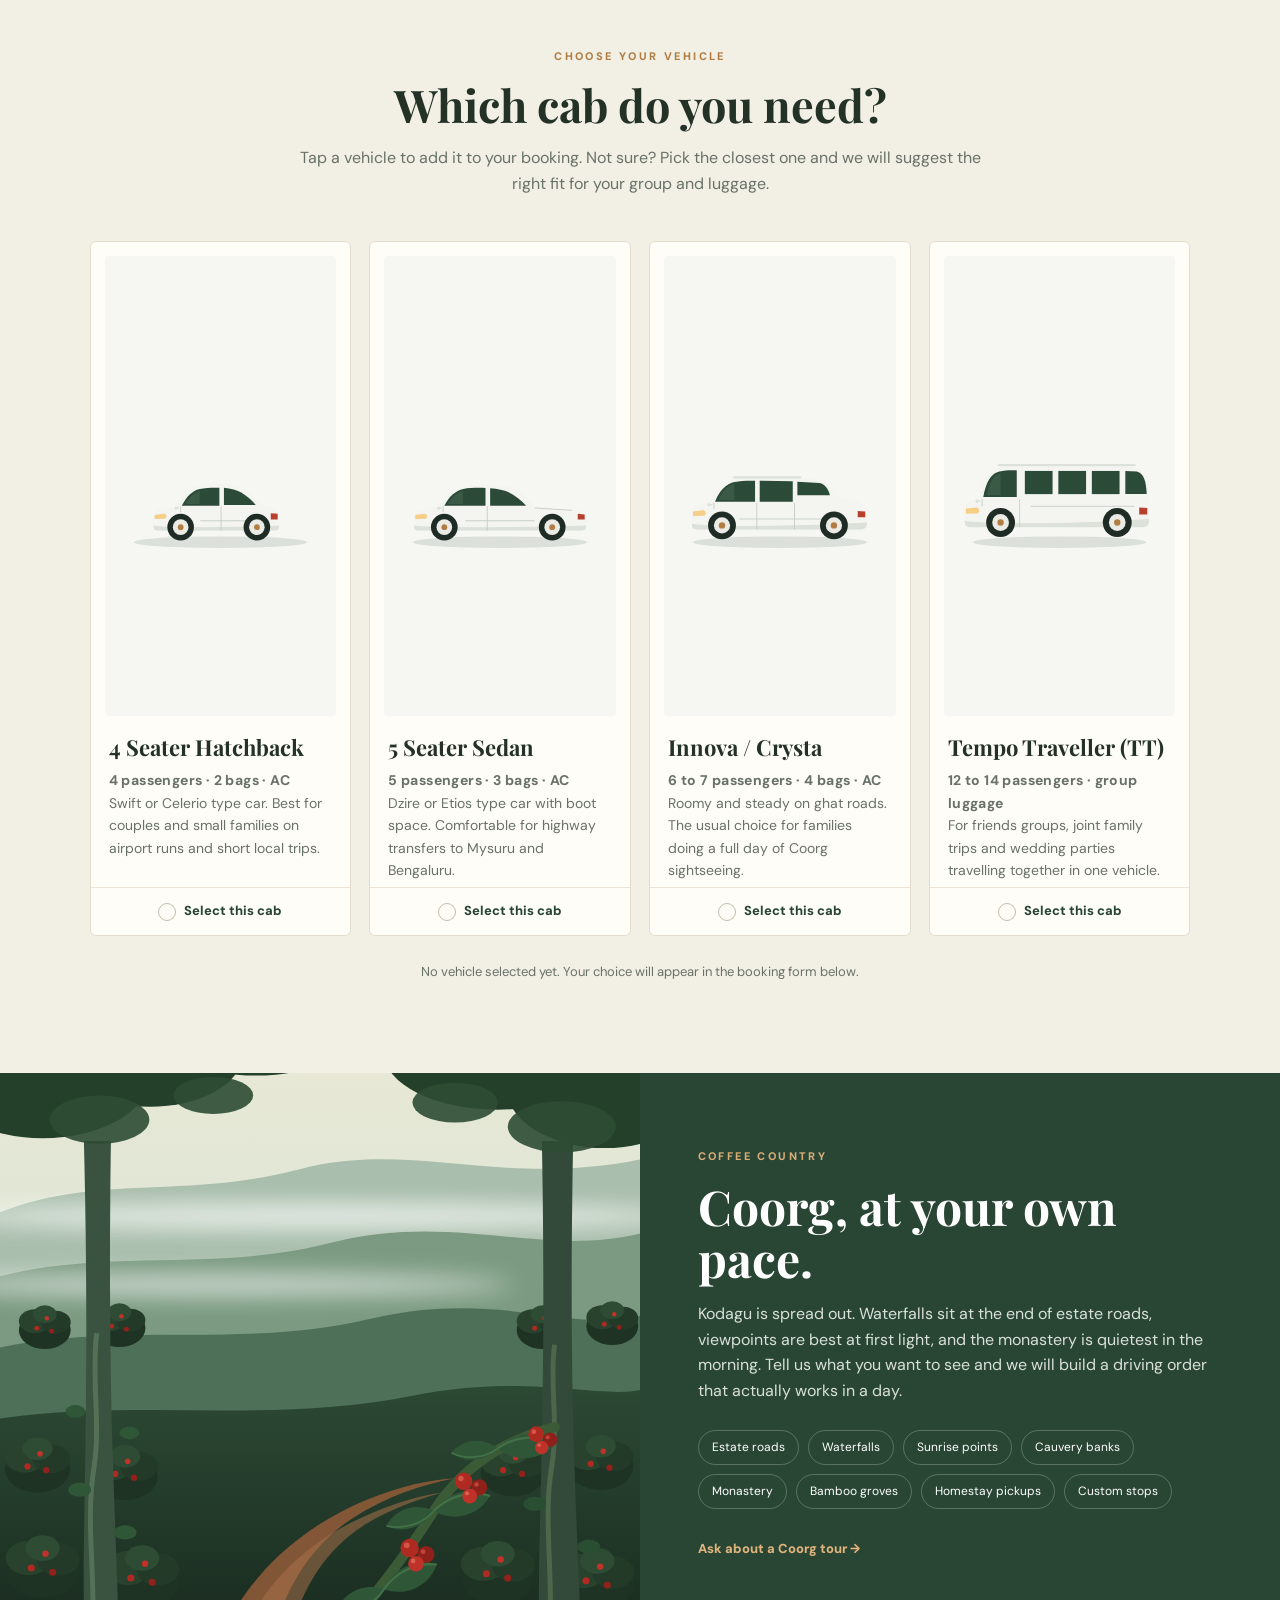
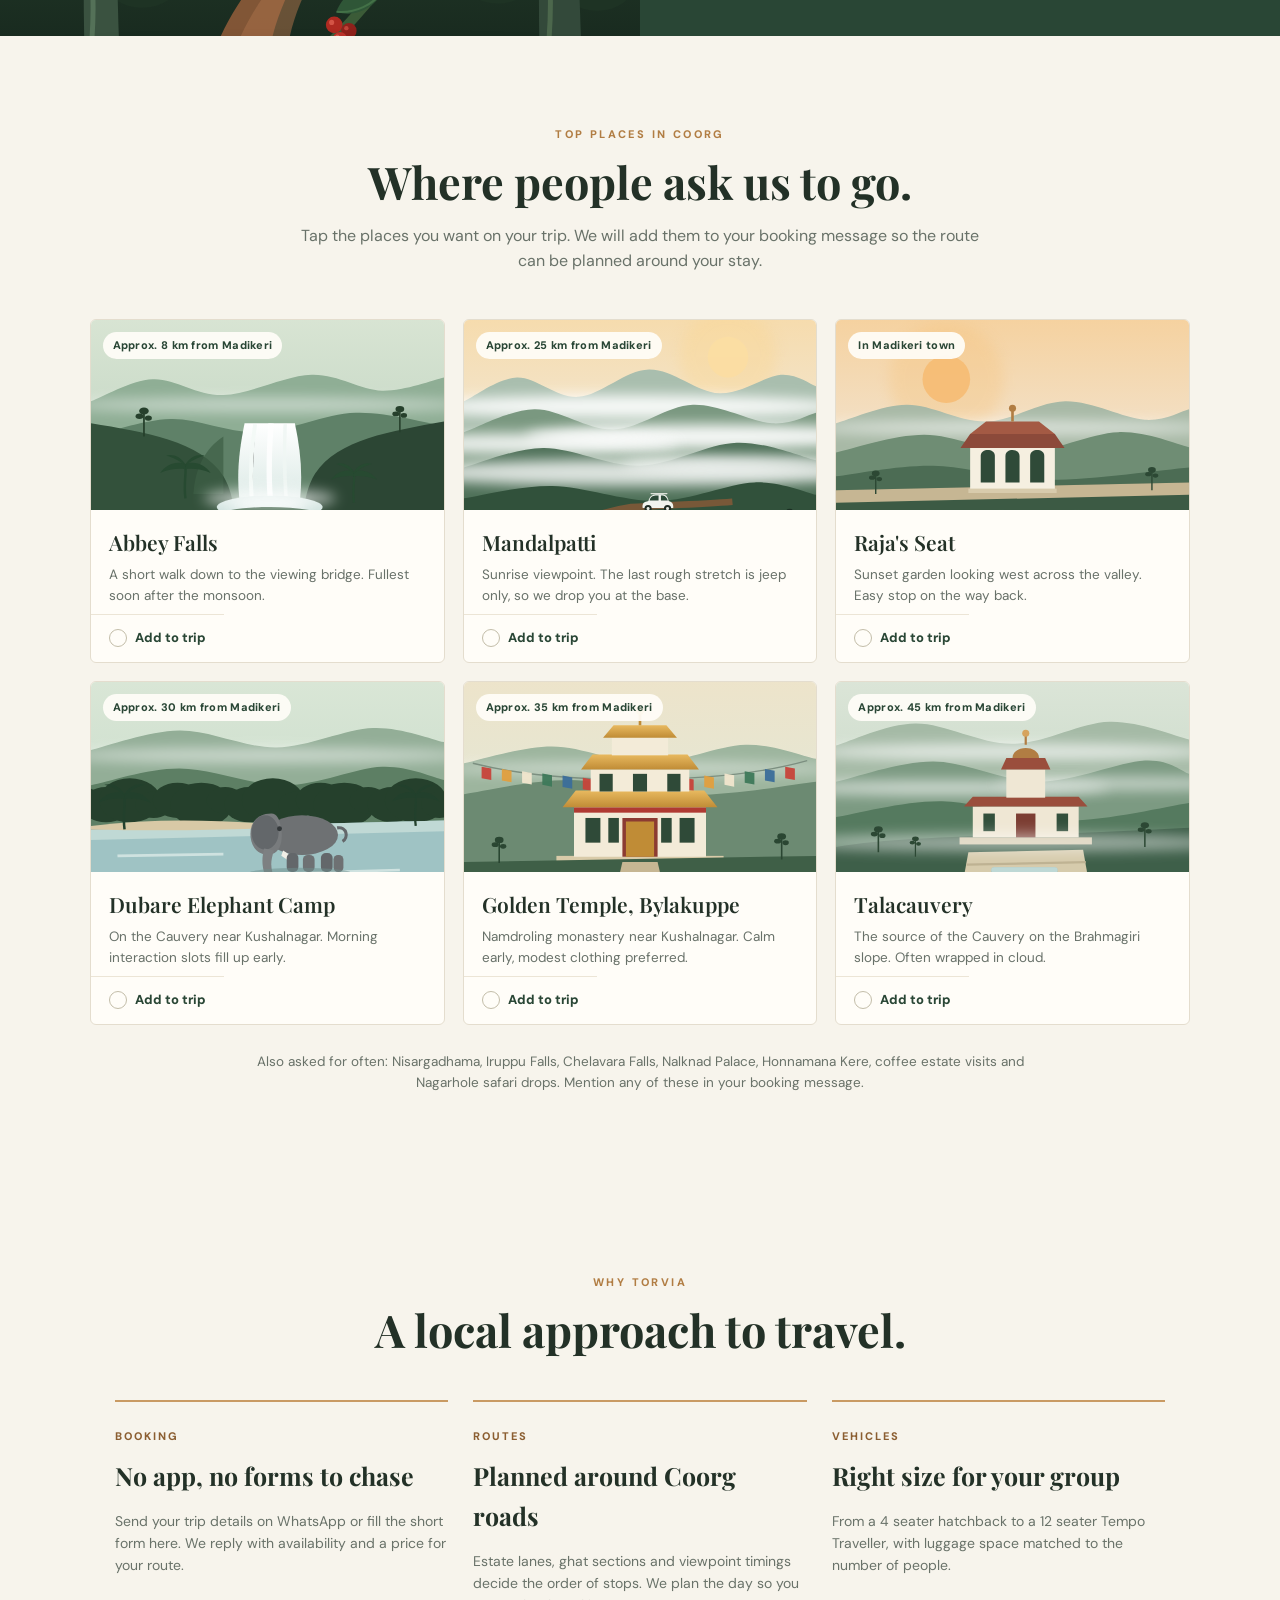
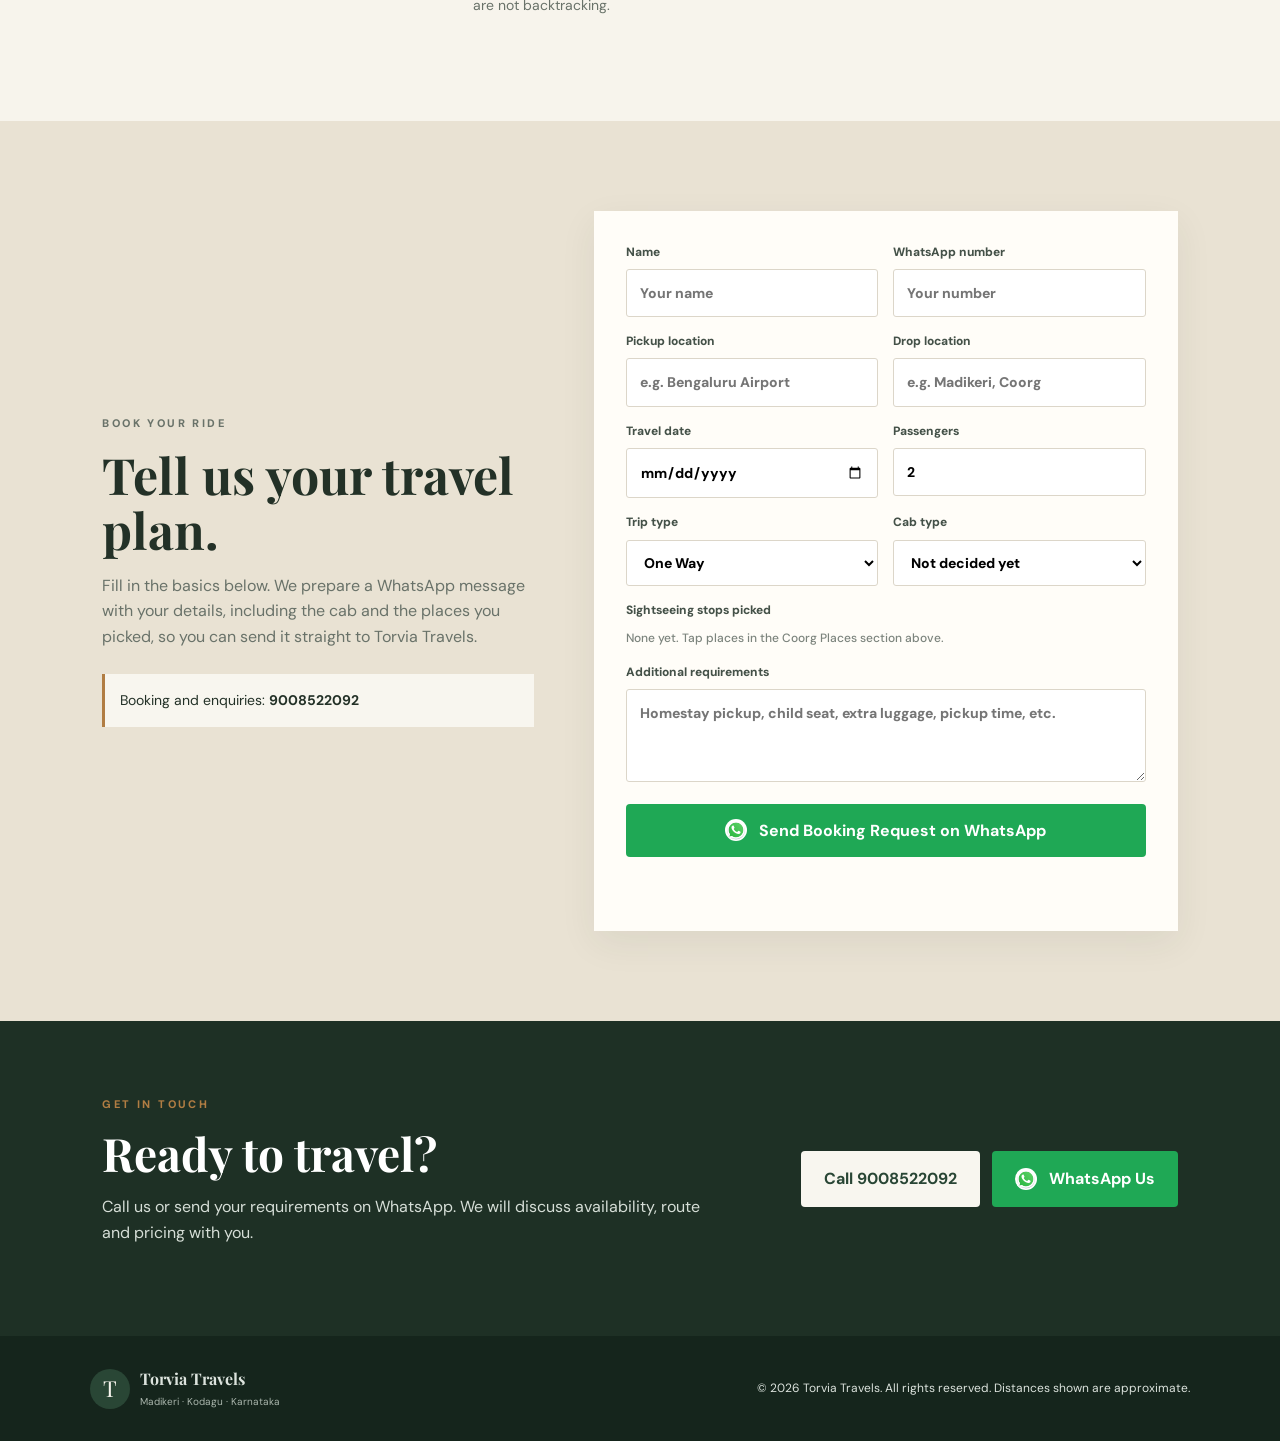
==== commit 1c7d9749: "Update index.html" ====
--- a/torvia-travels/index.html
+++ b/torvia-travels/index.html
@@ -15,7 +15,7 @@
   <header class="navbar">
     <a class="brand" href="#home" aria-label="Torvia Travels home">
       <span class="brand-mark">T</span>
-      <span><strong>Torvia</strong><small>TRAVELS &middot; KODAGU</small></span>
+      <span><strong>Torviaaaaaaaaa</strong><small>TRAVELS &middot; KODAGU</small></span>
     </a>
     <button class="menu-toggle" aria-label="Open menu" aria-expanded="false" aria-controls="nav">&#9776;</button>
     <nav id="nav">
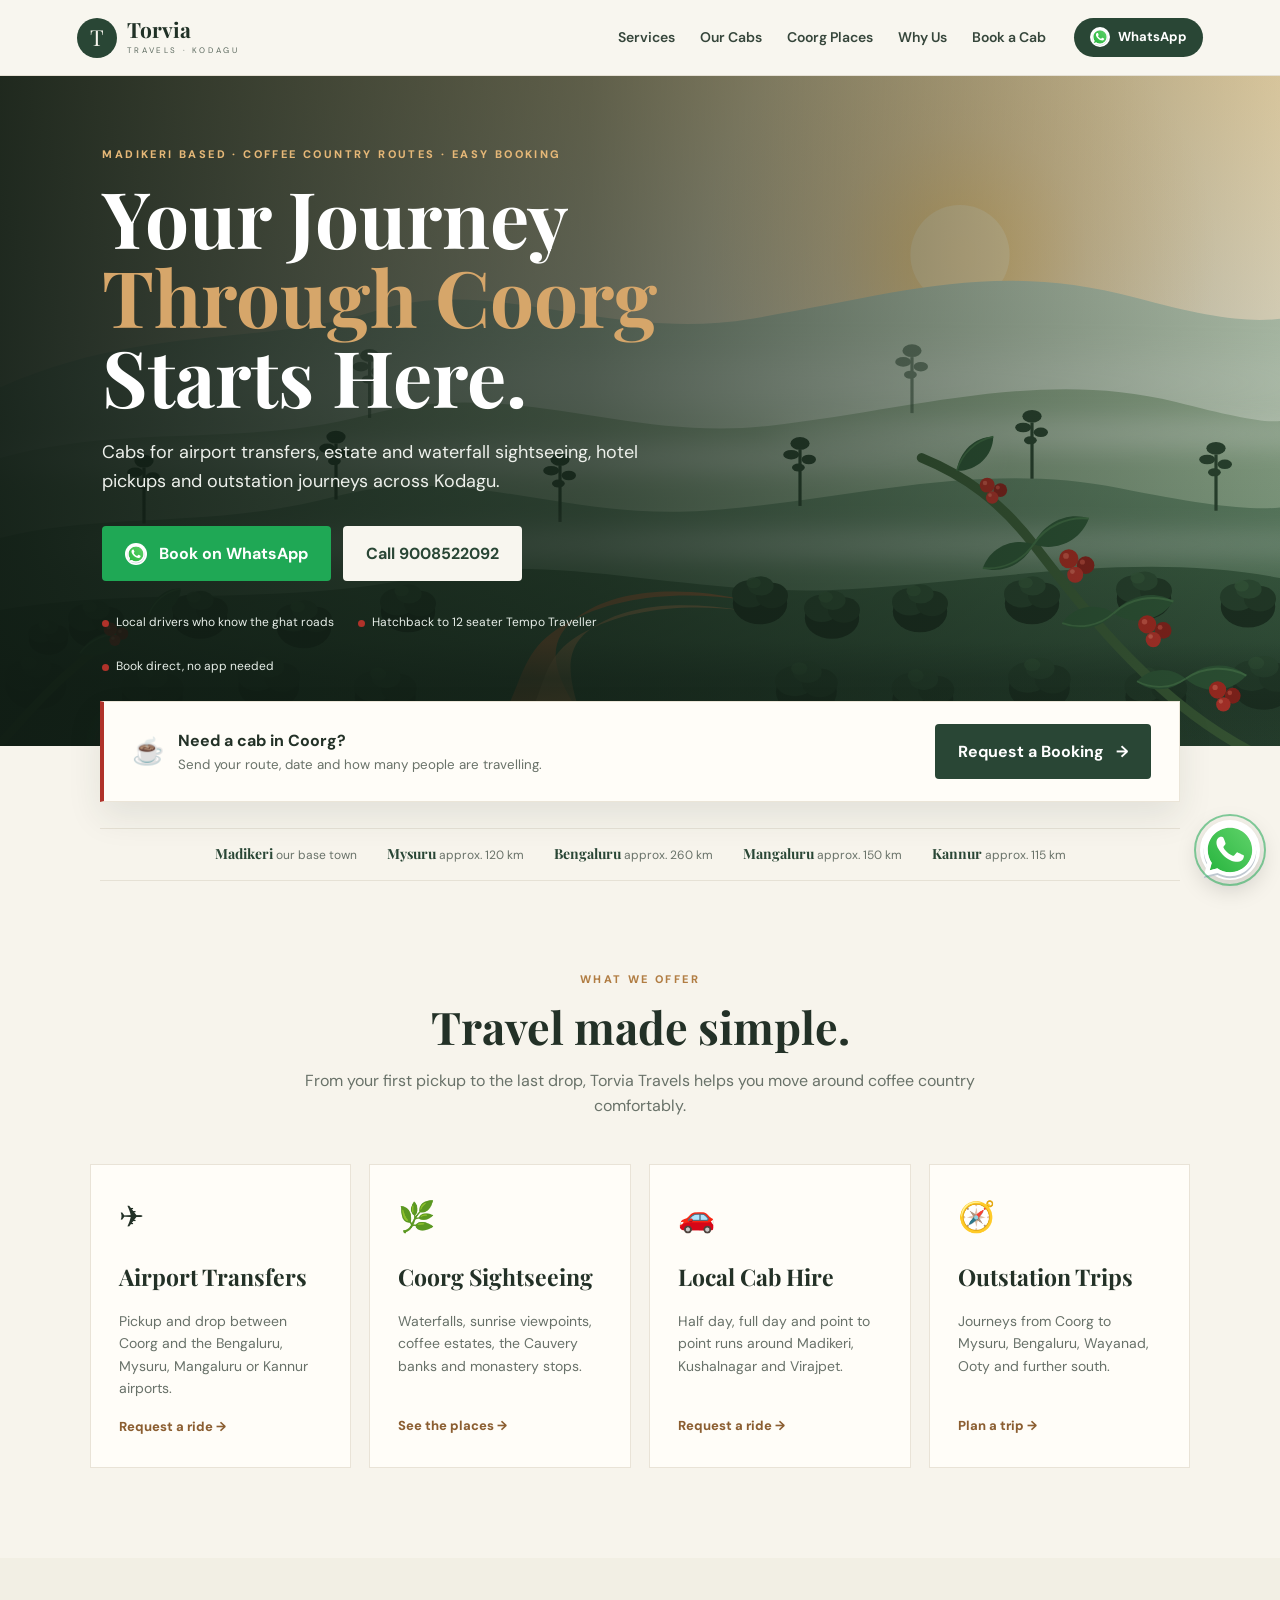
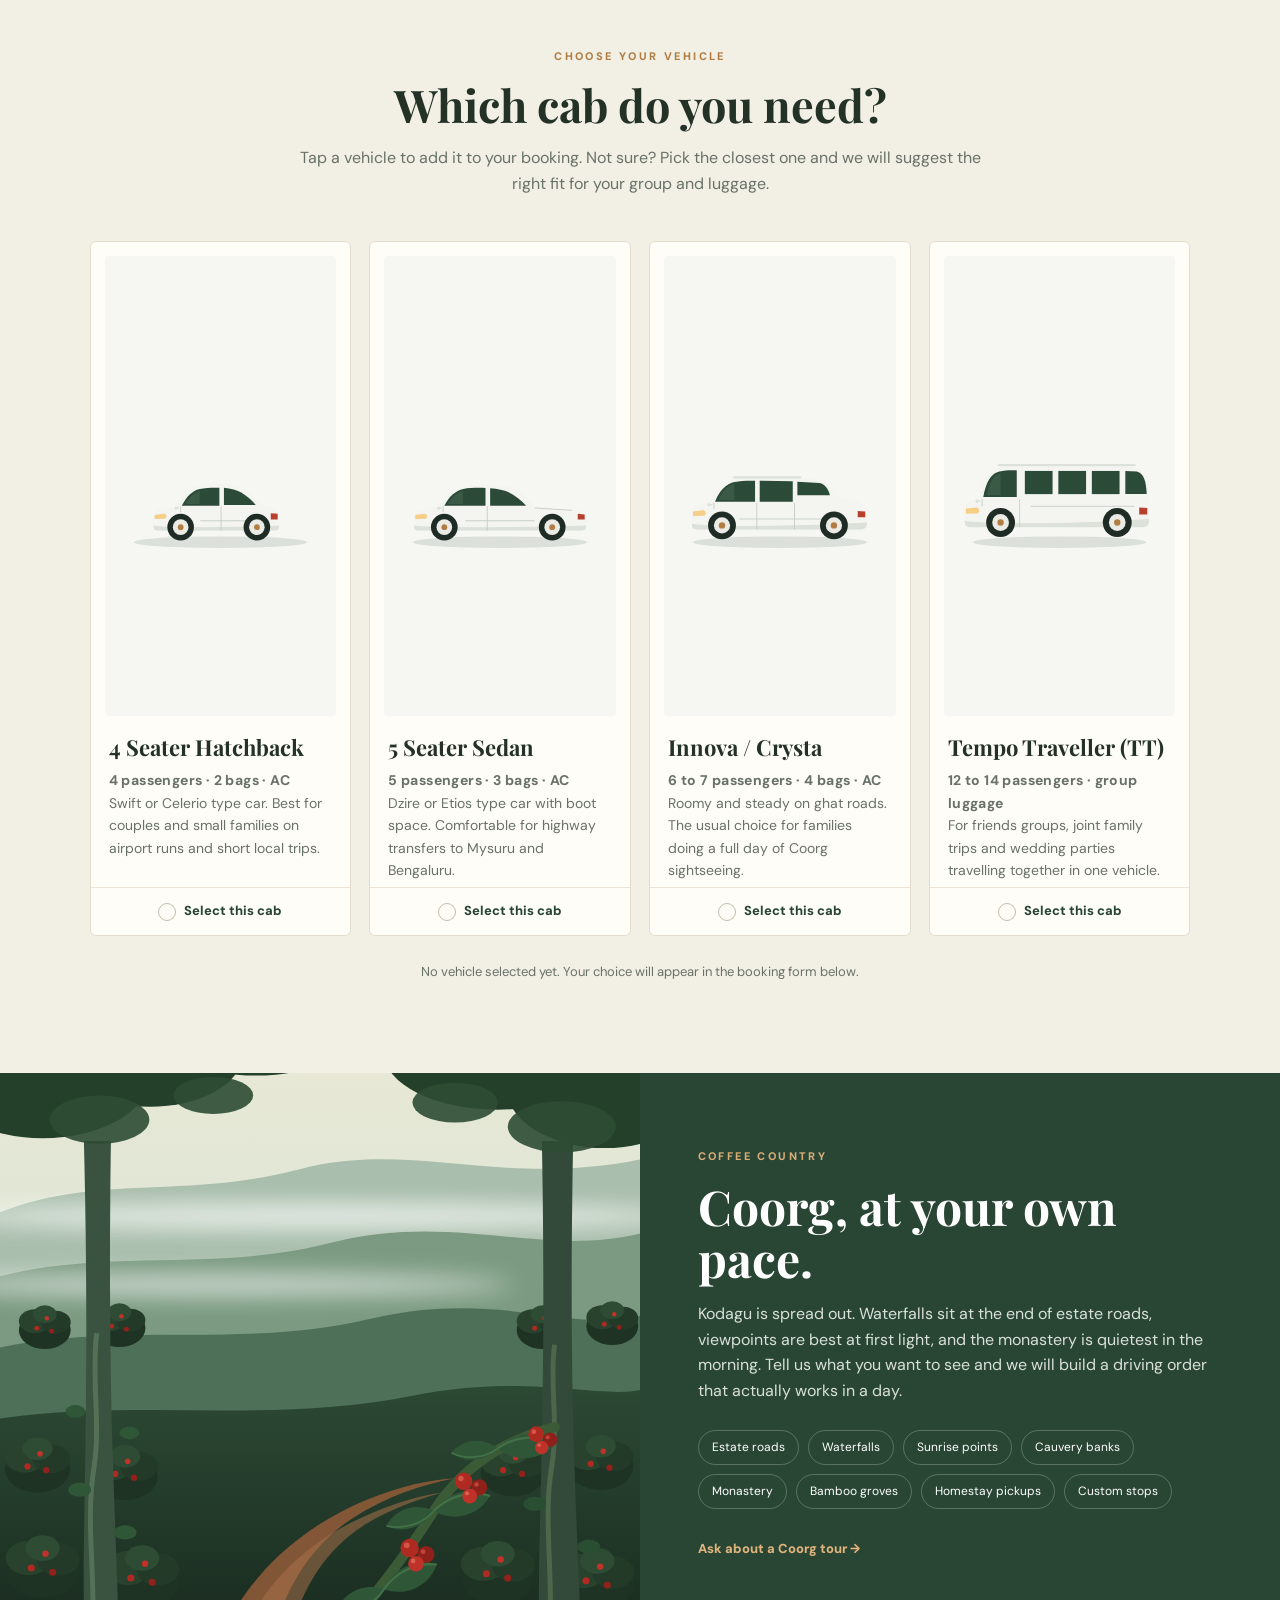
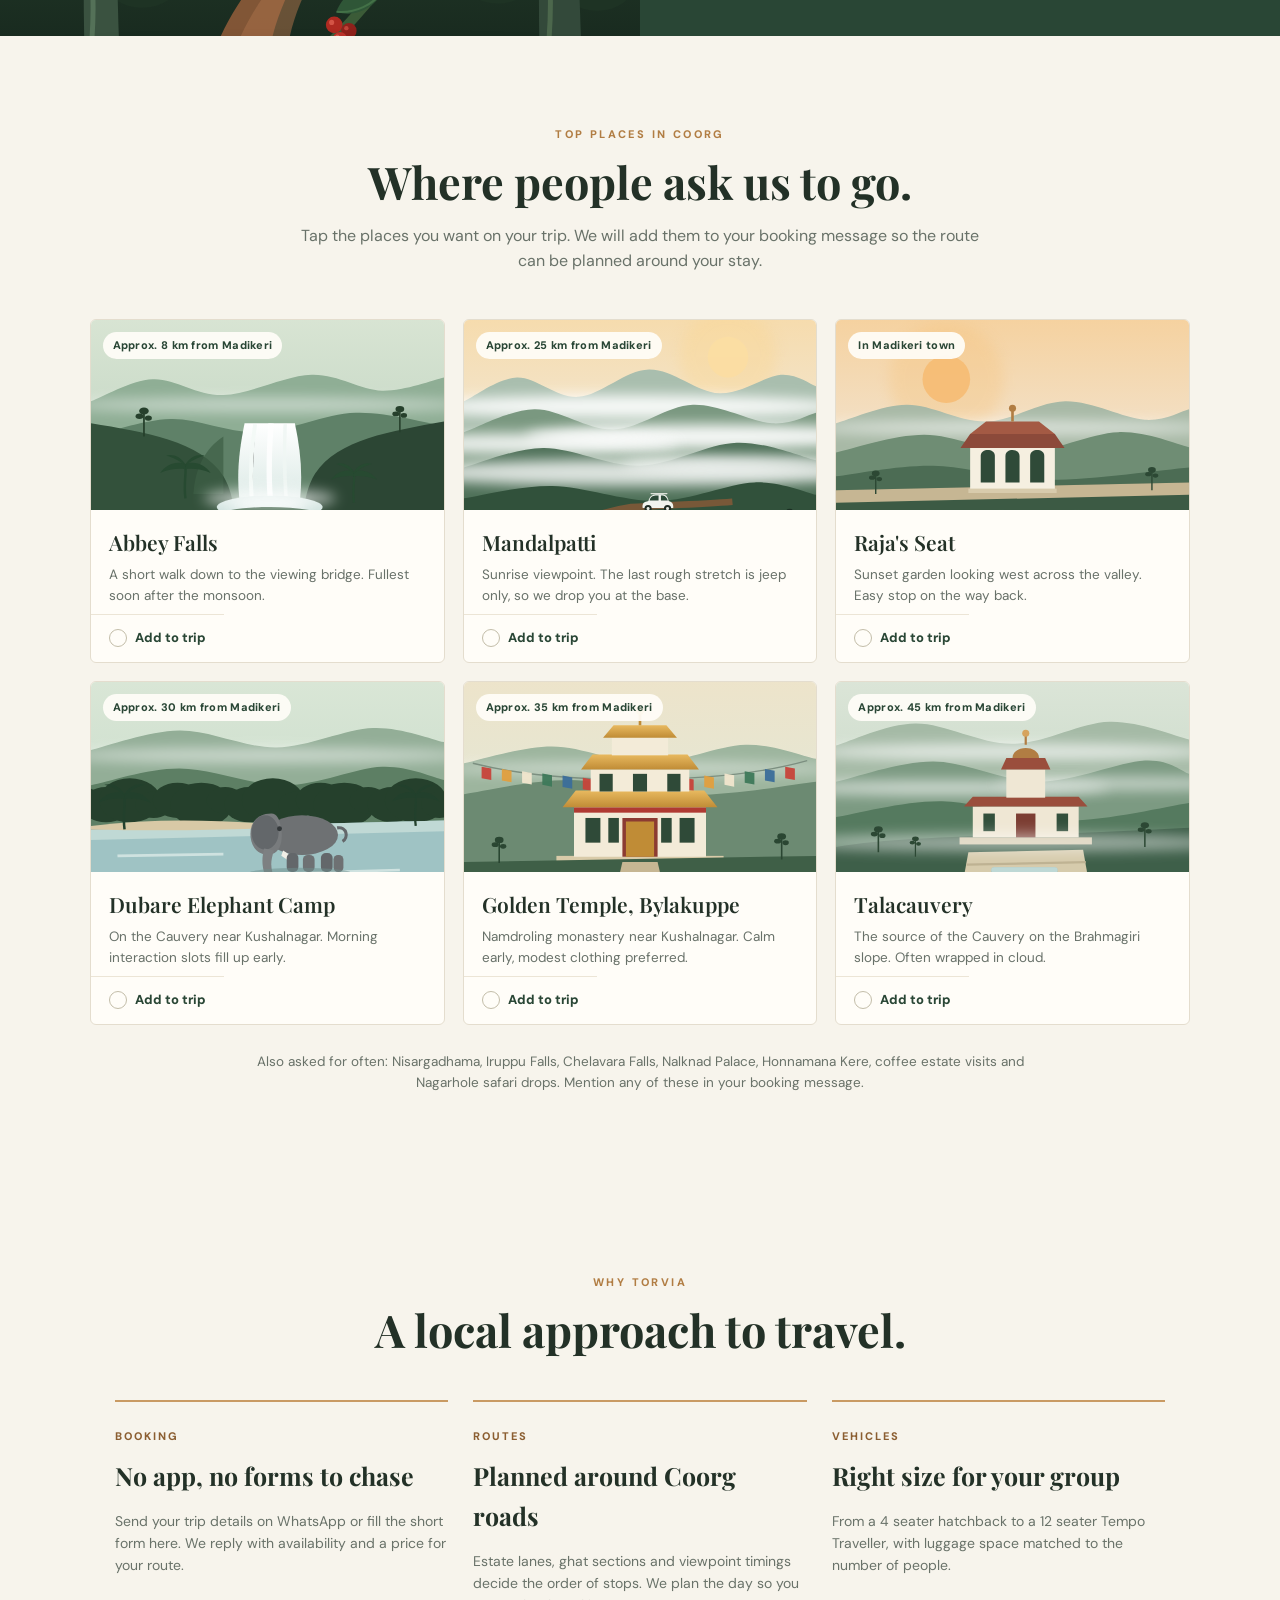
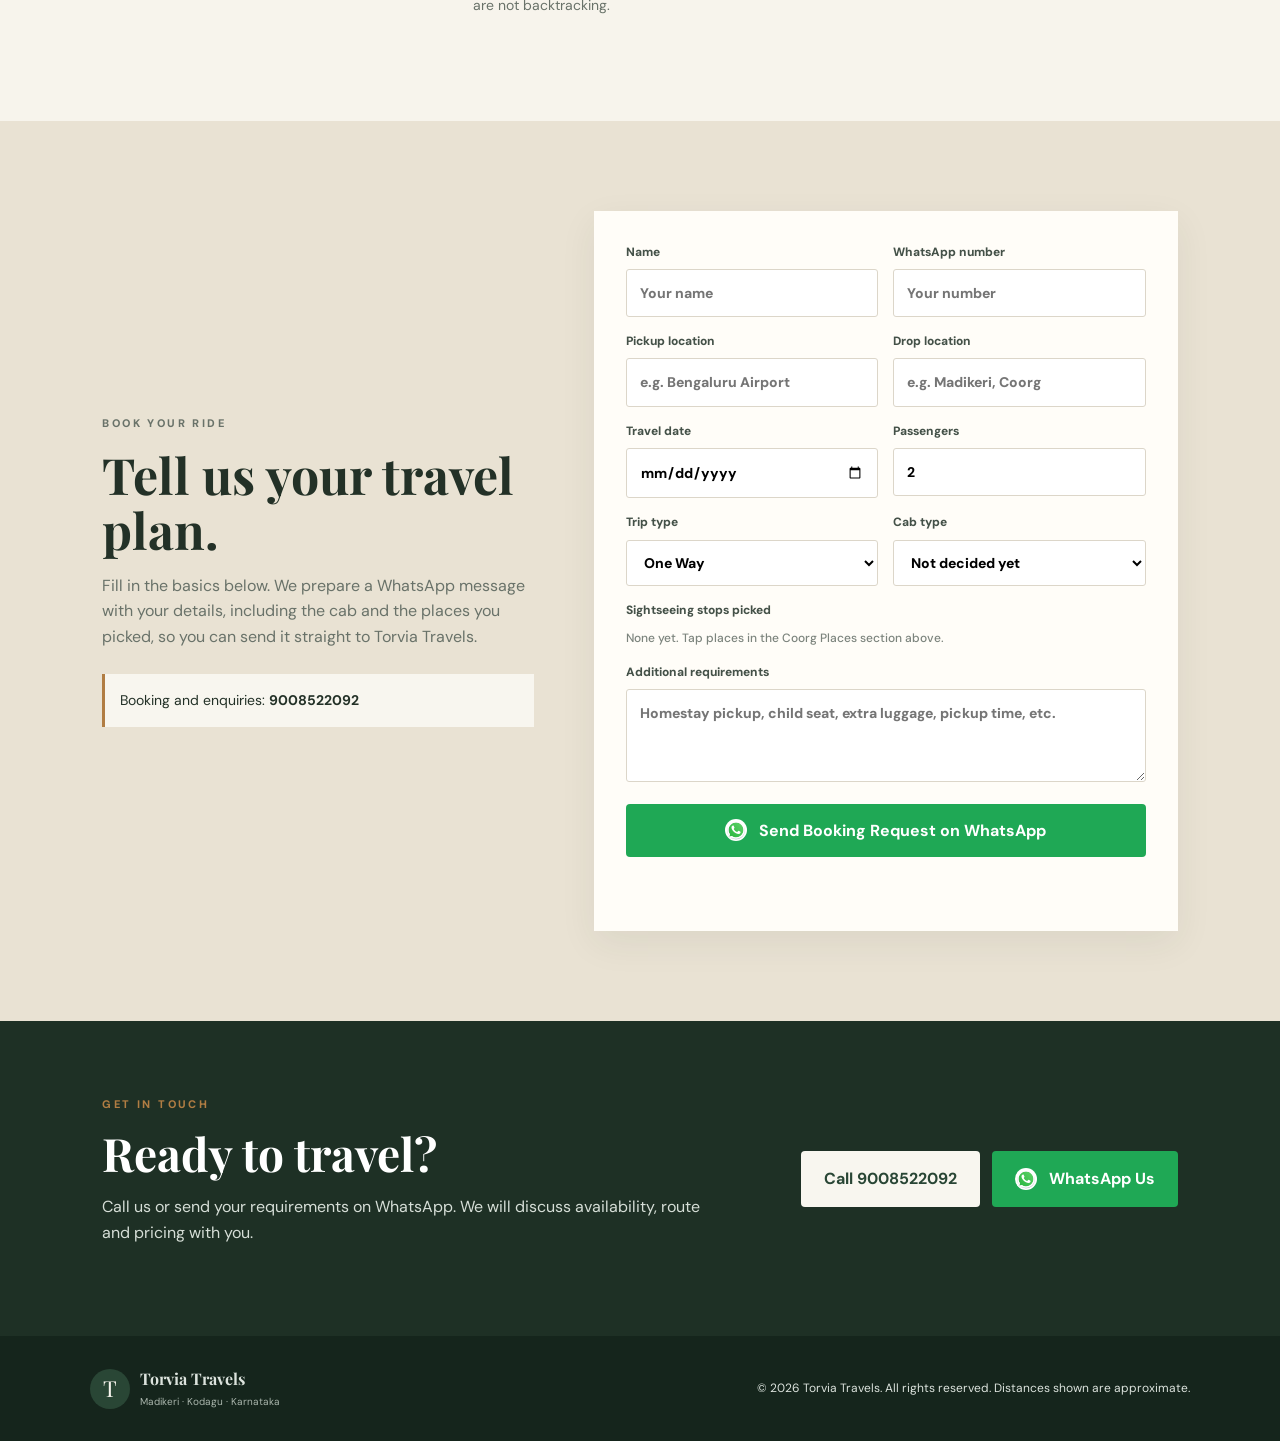
==== commit acbc5f6f: "Update index.html" ====
--- a/torvia-travels/index.html
+++ b/torvia-travels/index.html
@@ -15,7 +15,7 @@
   <header class="navbar">
     <a class="brand" href="#home" aria-label="Torvia Travels home">
       <span class="brand-mark">T</span>
-      <span><strong>Torviaaaaaaaaa</strong><small>TRAVELS &middot; KODAGU</small></span>
+      <span><strong>Torvia</strong><small>TRAVELS &middot; KODAGU</small></span>
     </a>
     <button class="menu-toggle" aria-label="Open menu" aria-expanded="false" aria-controls="nav">&#9776;</button>
     <nav id="nav">
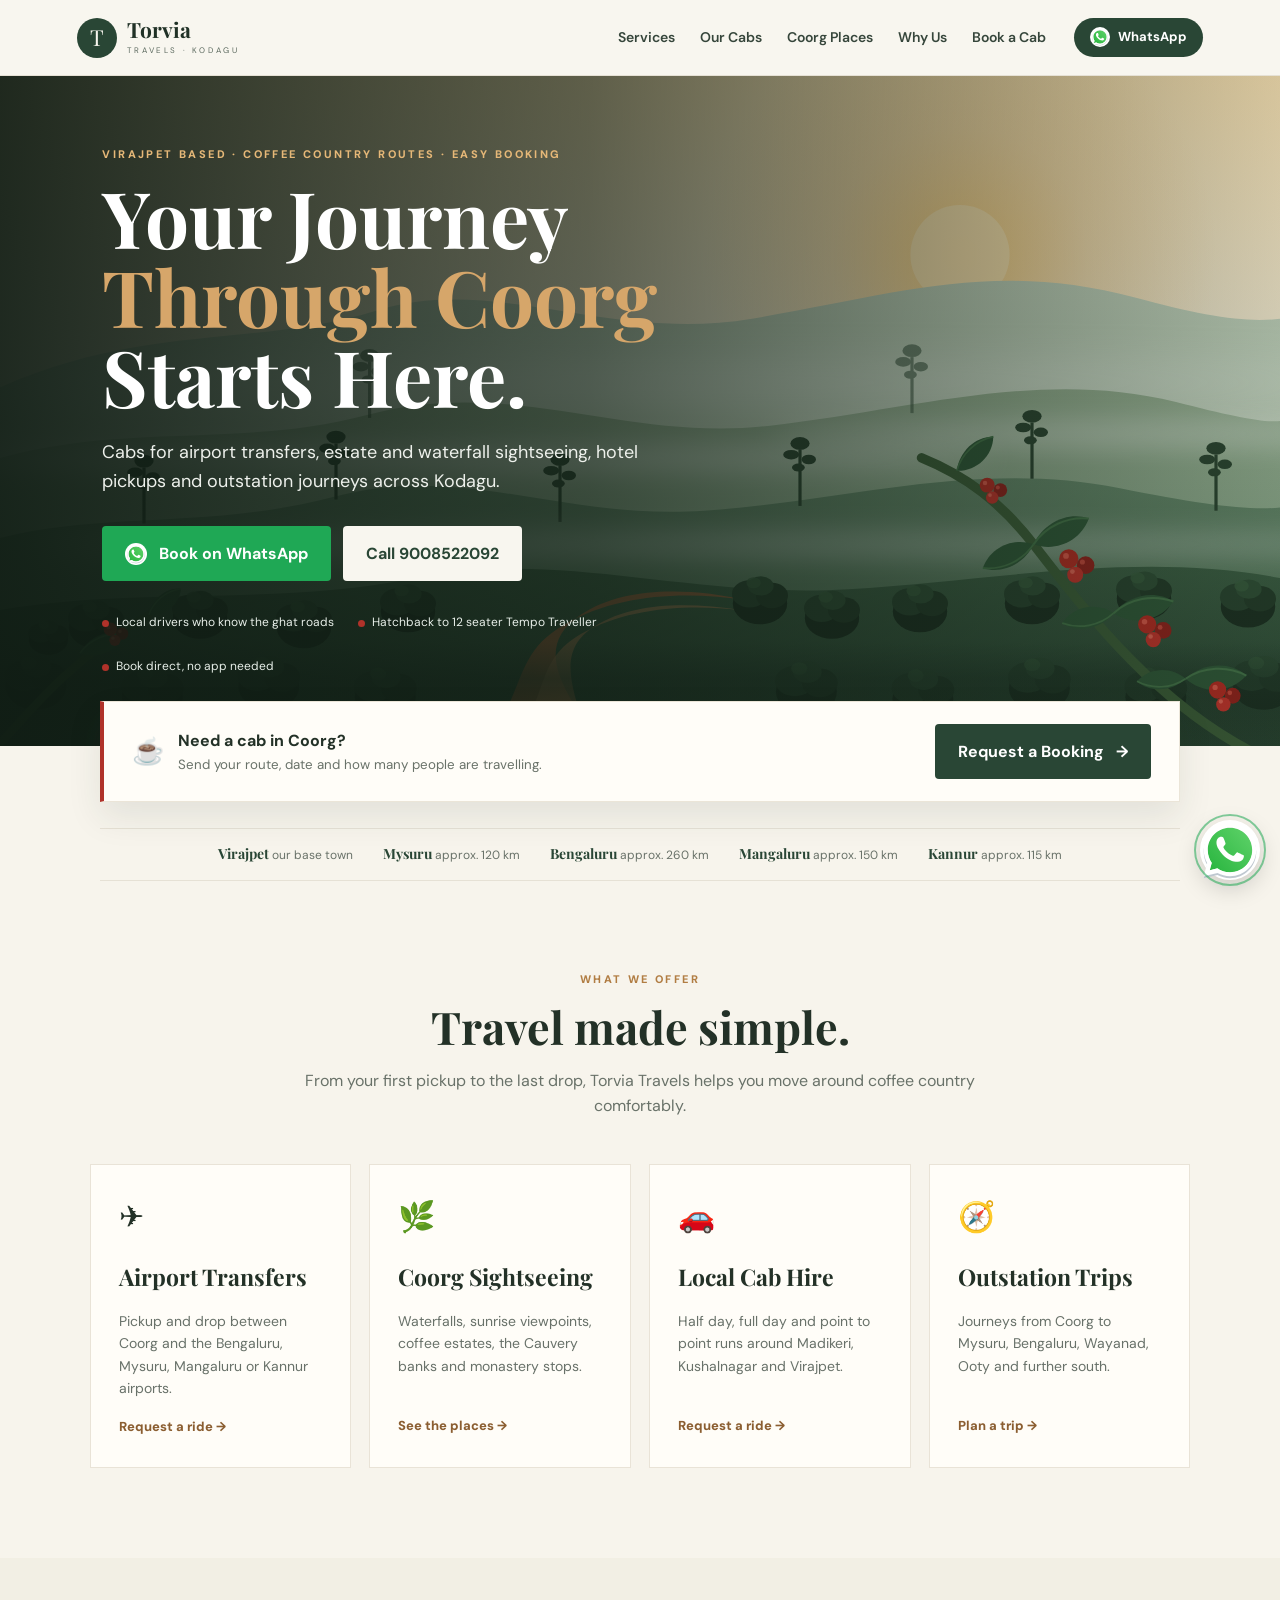
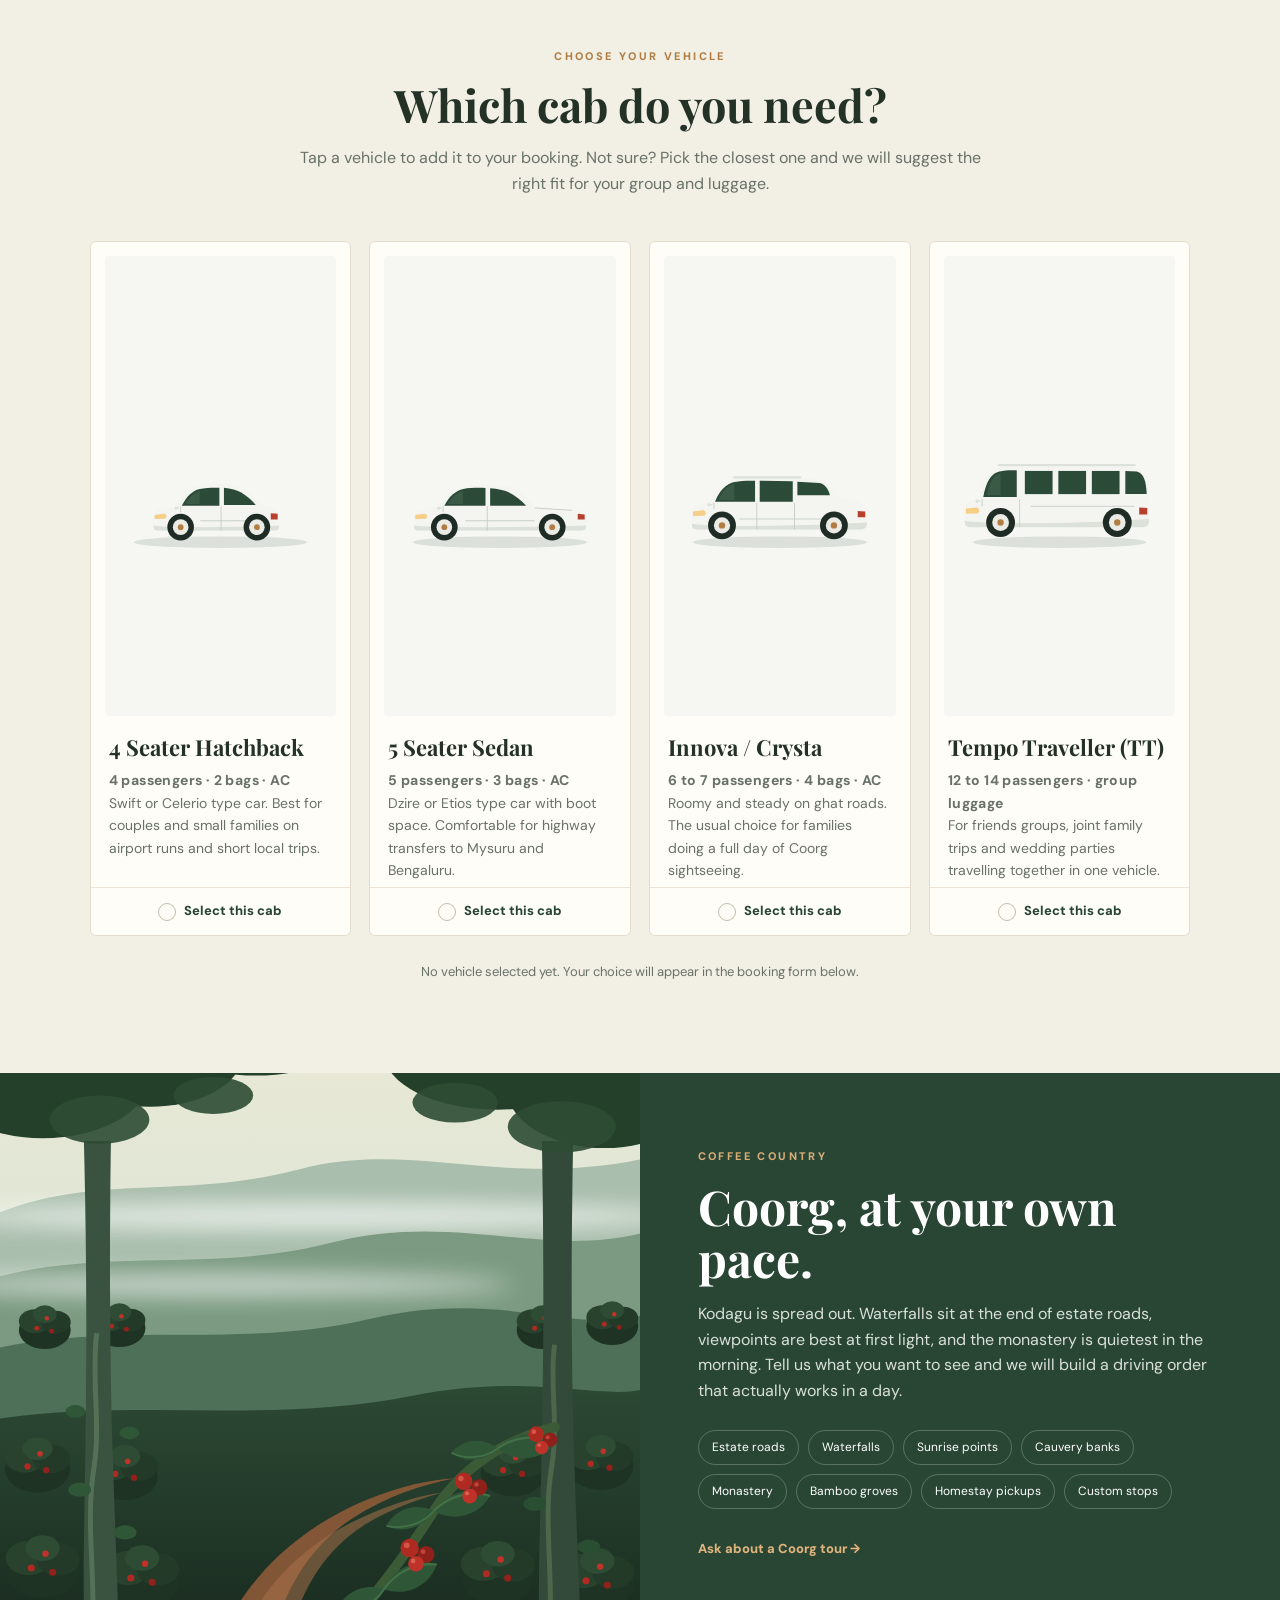
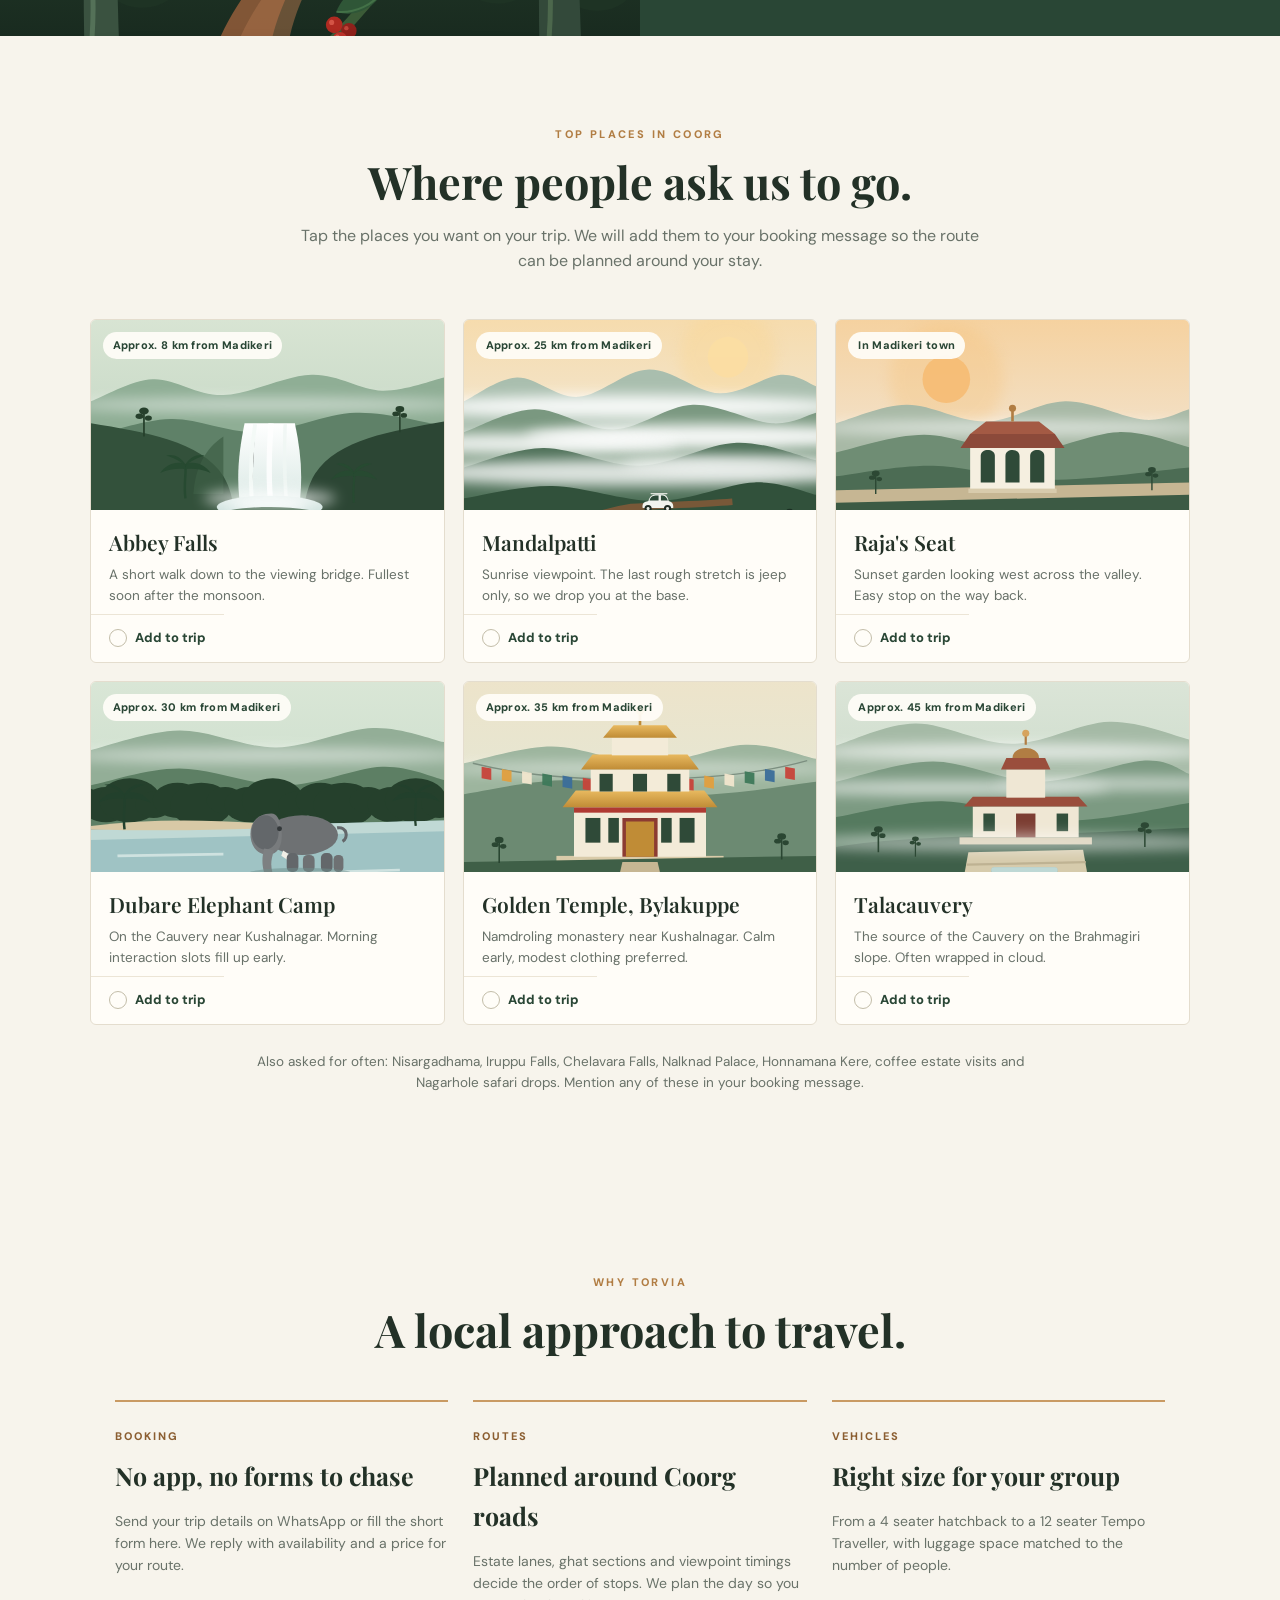
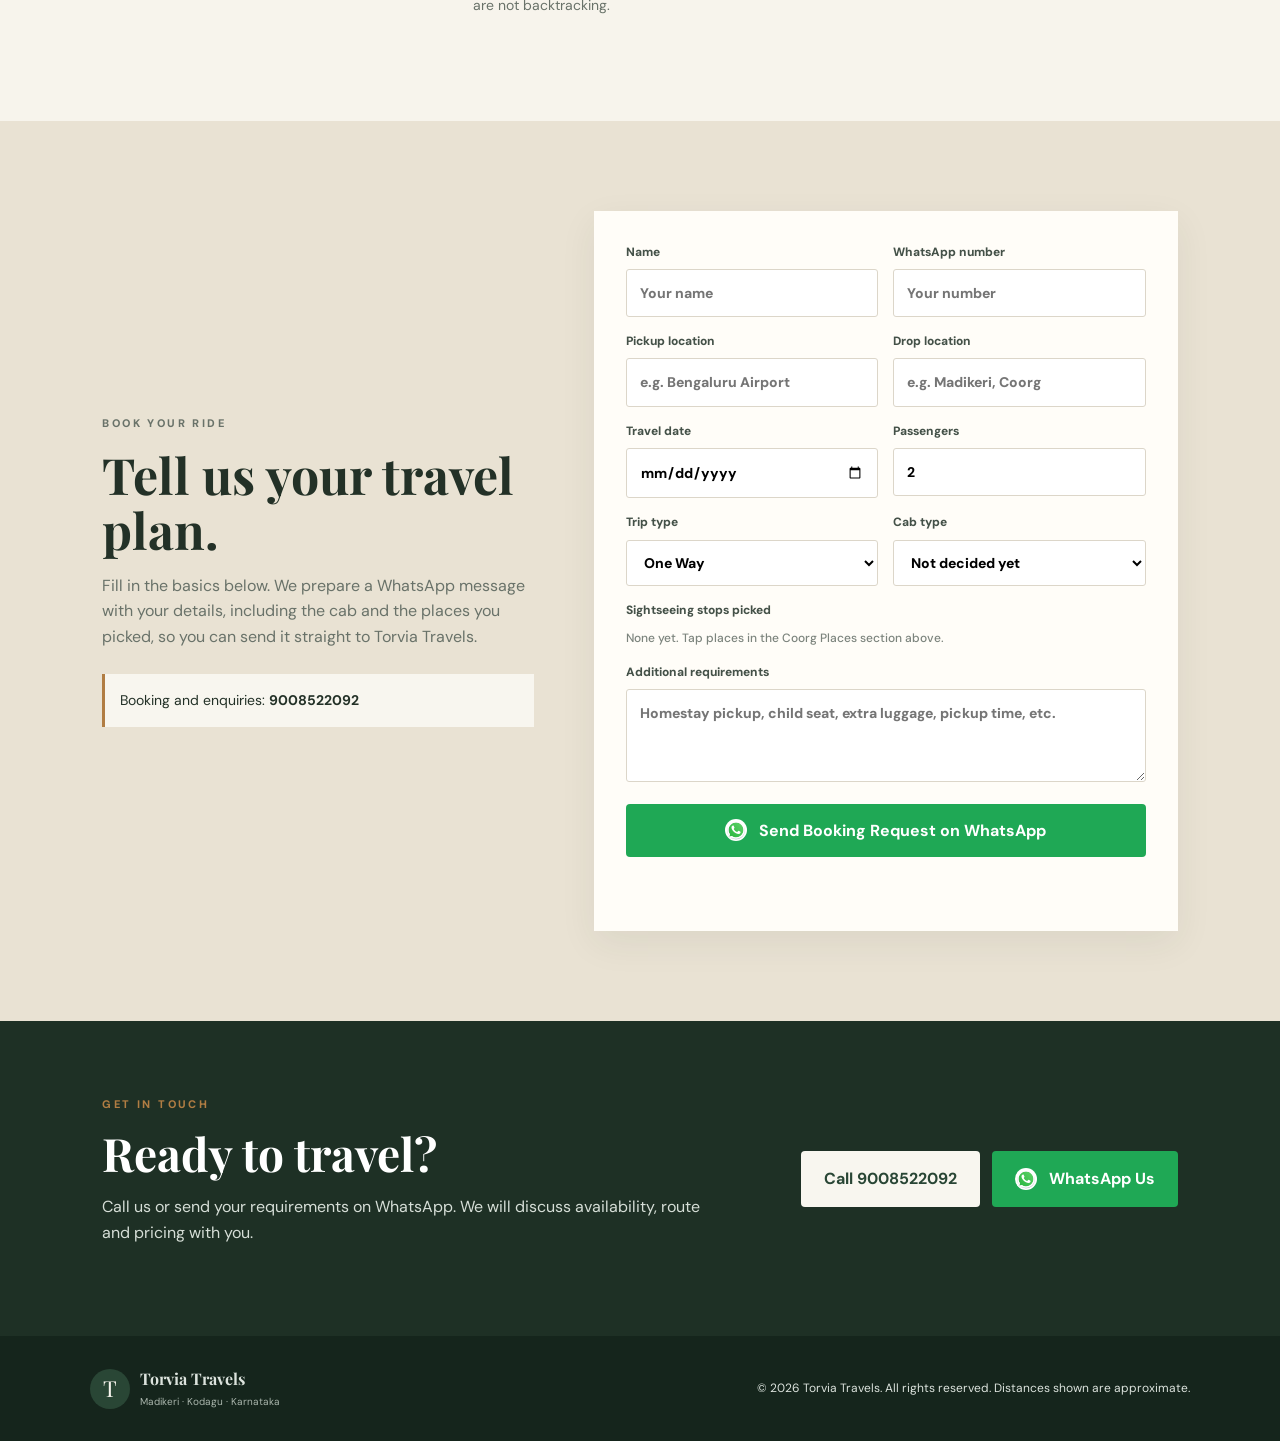
==== commit 6c2acf02: "Update index.html" ====
--- a/torvia-travels/index.html
+++ b/torvia-travels/index.html
@@ -34,7 +34,7 @@
     <section class="hero" id="home">
       <div class="hero-overlay"></div>
       <div class="hero-content">
-        <p class="eyebrow">MADIKERI BASED &middot; COFFEE COUNTRY ROUTES &middot; EASY BOOKING</p>
+        <p class="eyebrow">VIRAJPET BASED &middot; COFFEE COUNTRY ROUTES &middot; EASY BOOKING</p>
         <h1>Your Journey<br><em>Through Coorg</em><br>Starts Here.</h1>
         <p class="hero-copy">Cabs for airport transfers, estate and waterfall sightseeing, hotel pickups and outstation journeys across Kodagu.</p>
         <div class="hero-actions">
@@ -59,8 +59,8 @@
       <a class="btn btn-dark" href="#booking">Request a Booking <span aria-hidden="true">&rarr;</span></a>
     </section>
 
-    <section class="facts-strip" aria-label="Approximate road distances from Madikeri">
-      <span><strong>Madikeri</strong> our base town</span>
+    <section class="facts-strip" aria-label="Approximate road distances from Virajpet">
+      <span><strong>Virajpet</strong> our base town</span>
       <span><strong>Mysuru</strong> approx. 120 km</span>
       <span><strong>Bengaluru</strong> approx. 260 km</span>
       <span><strong>Mangaluru</strong> approx. 150 km</span>
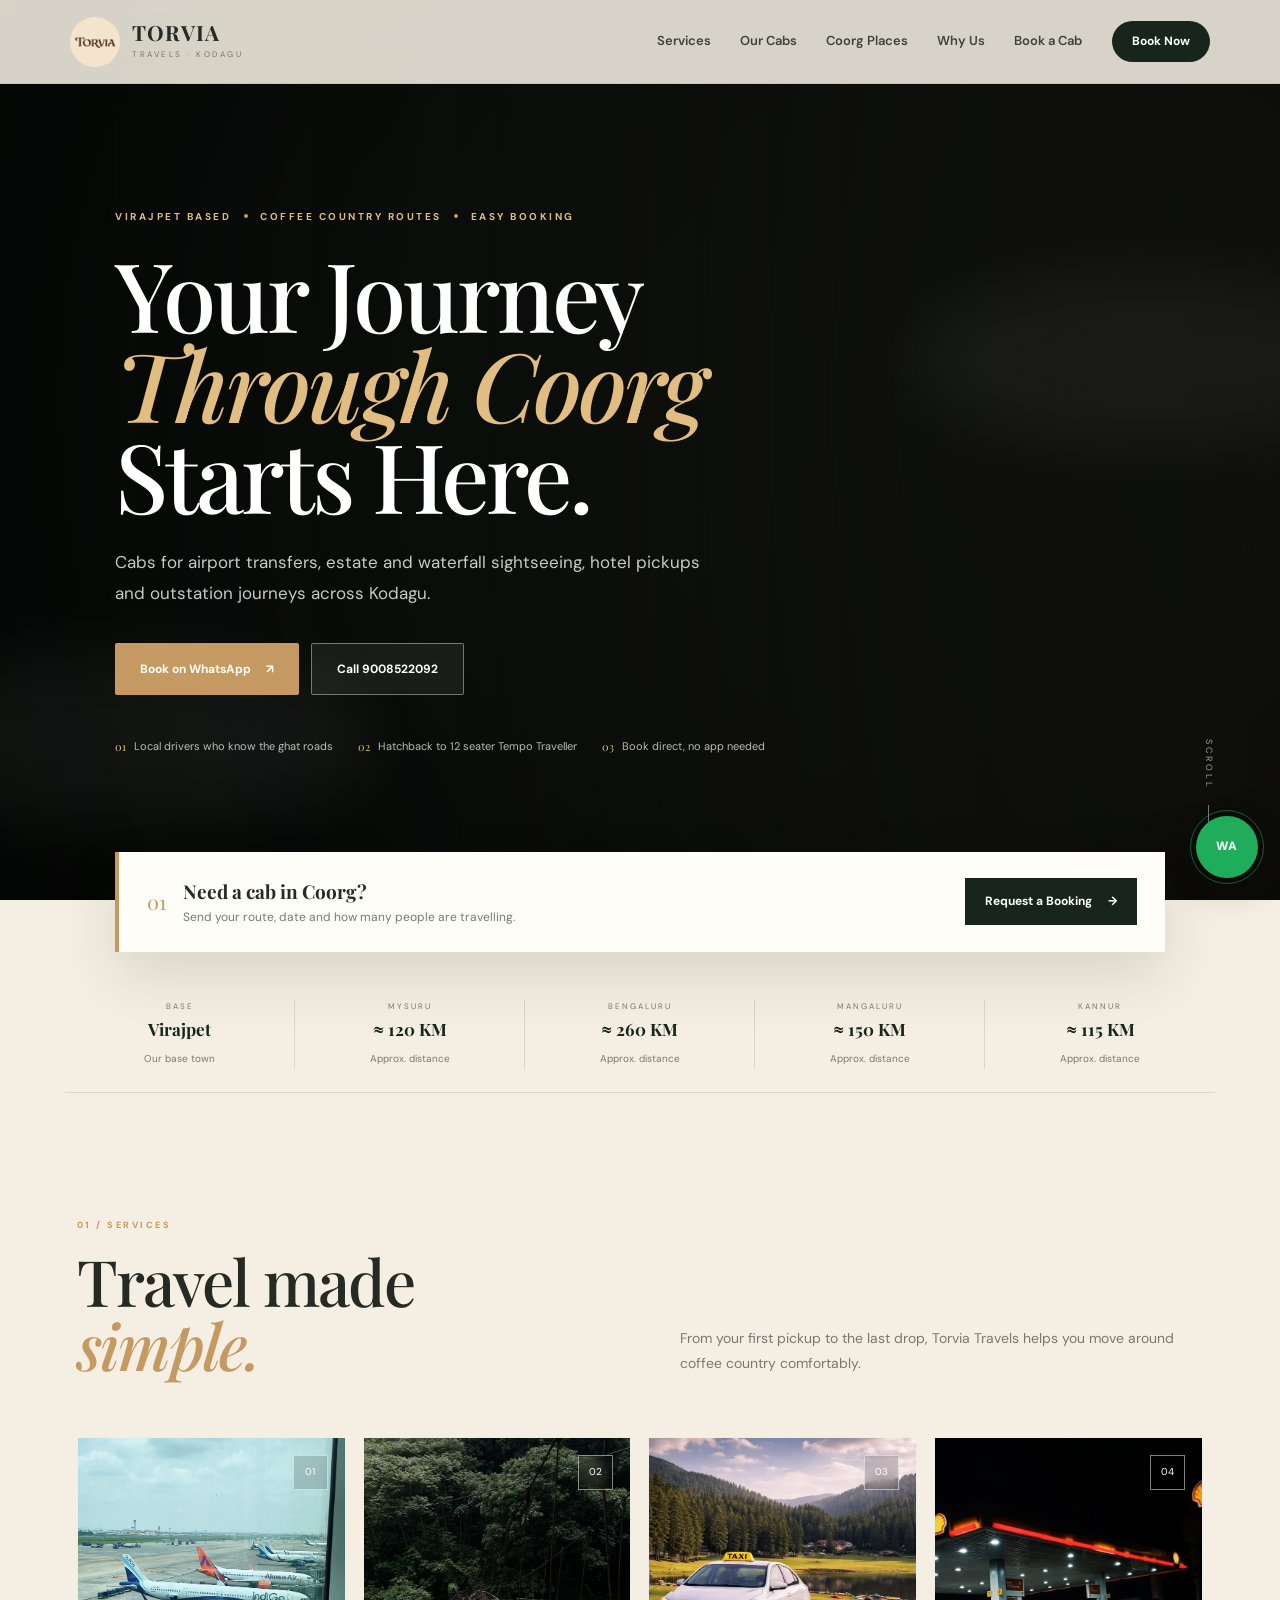
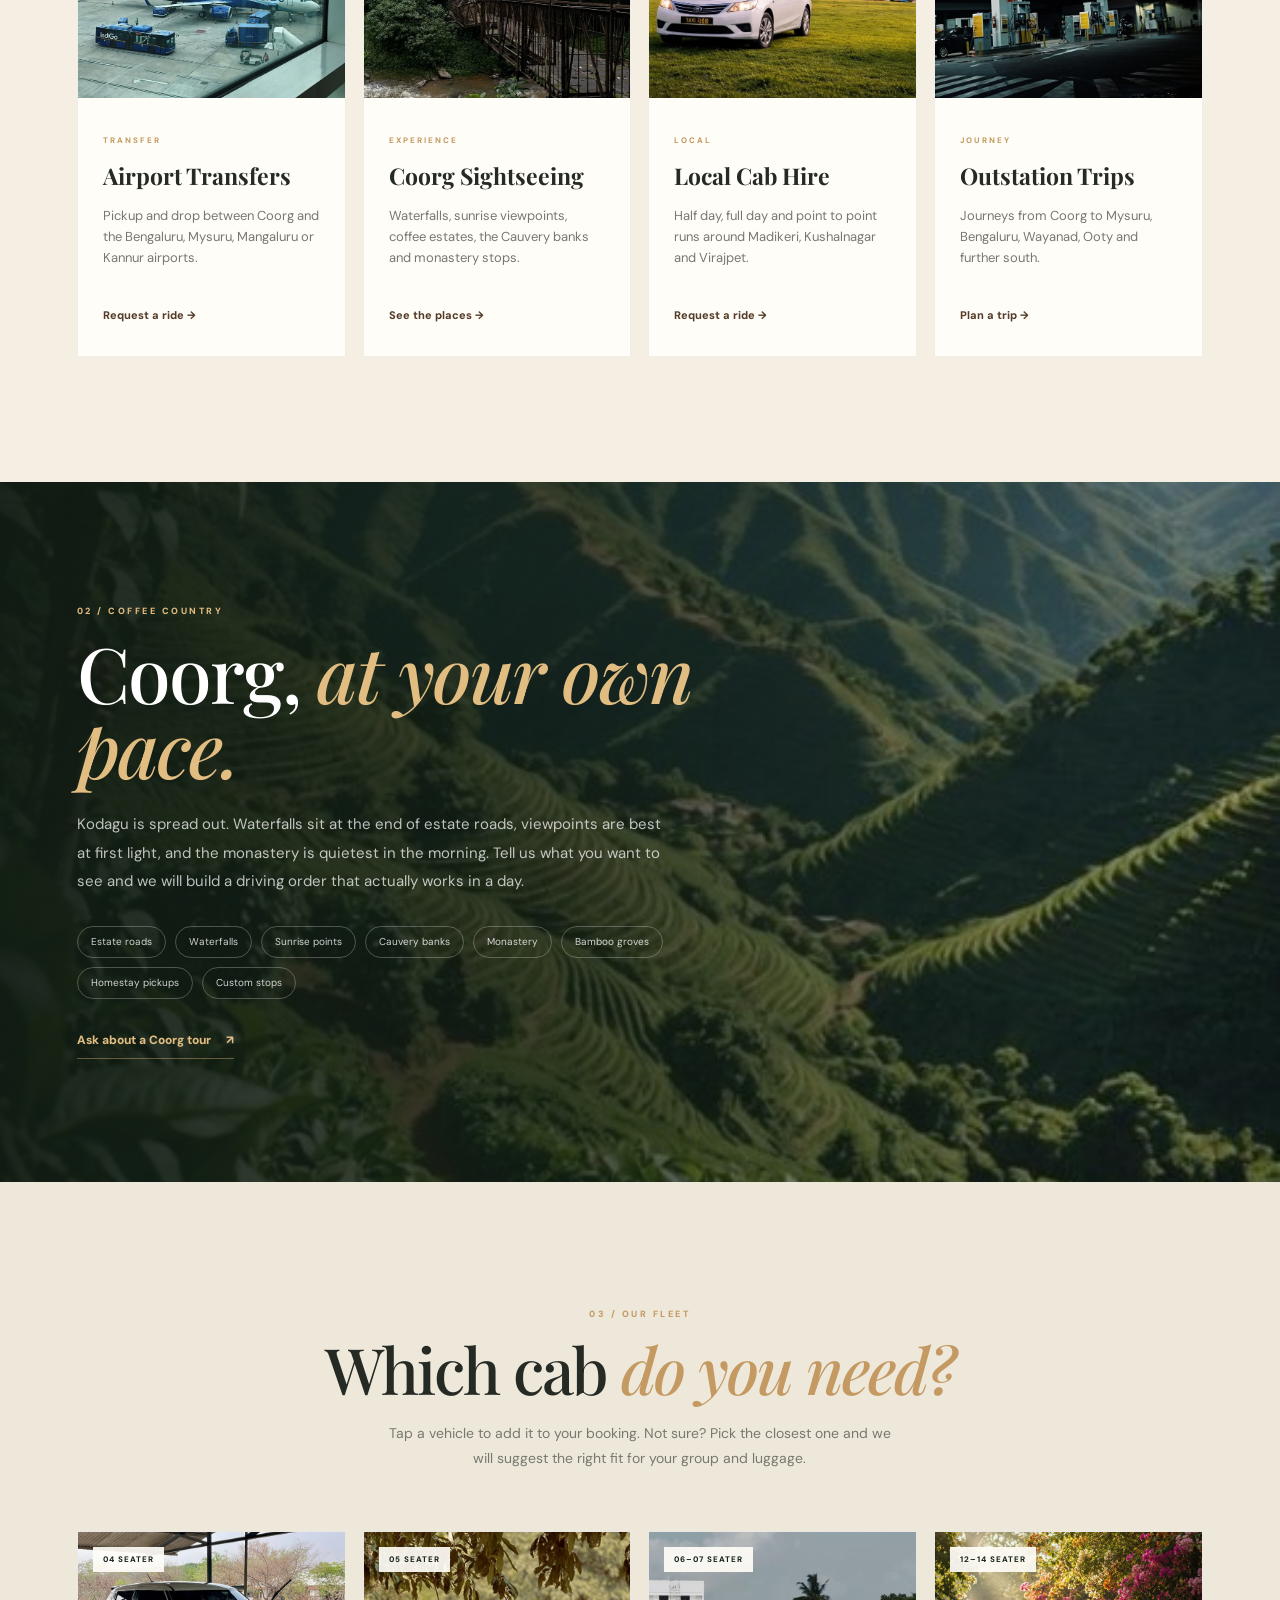
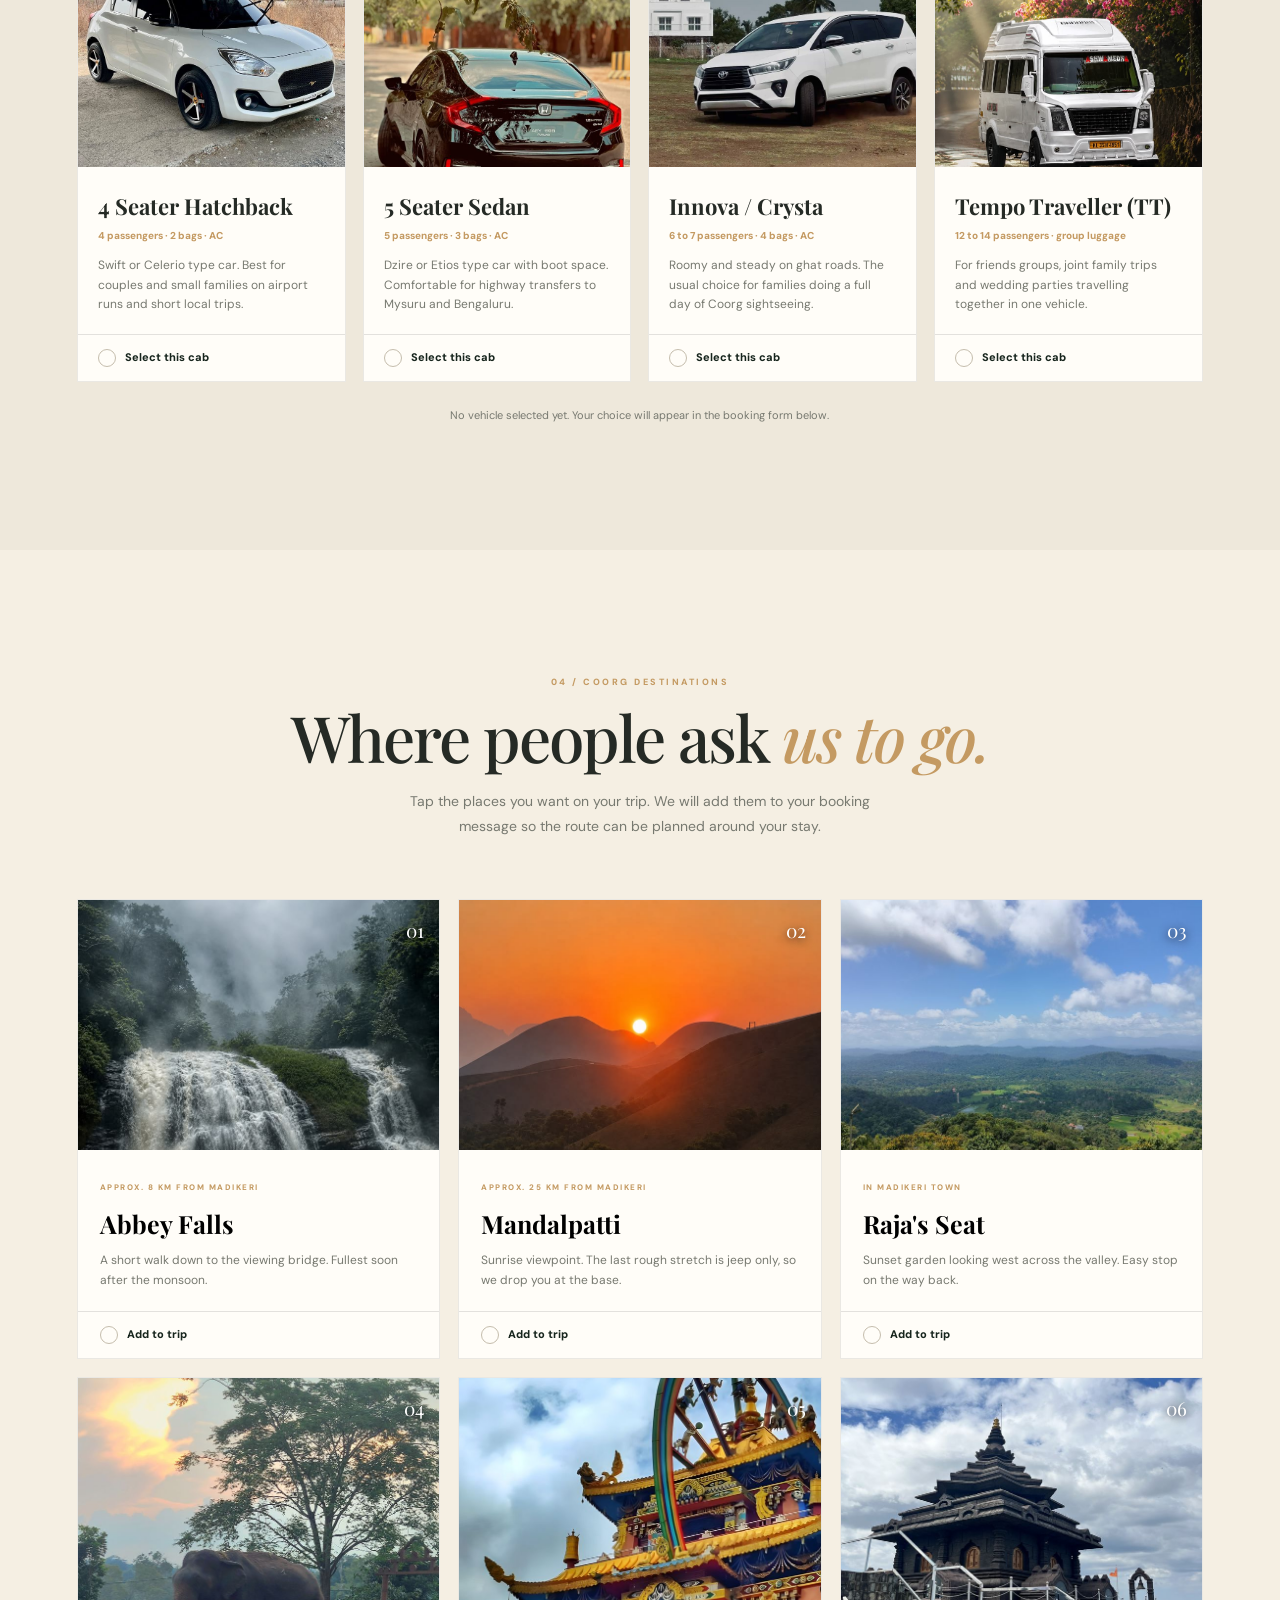
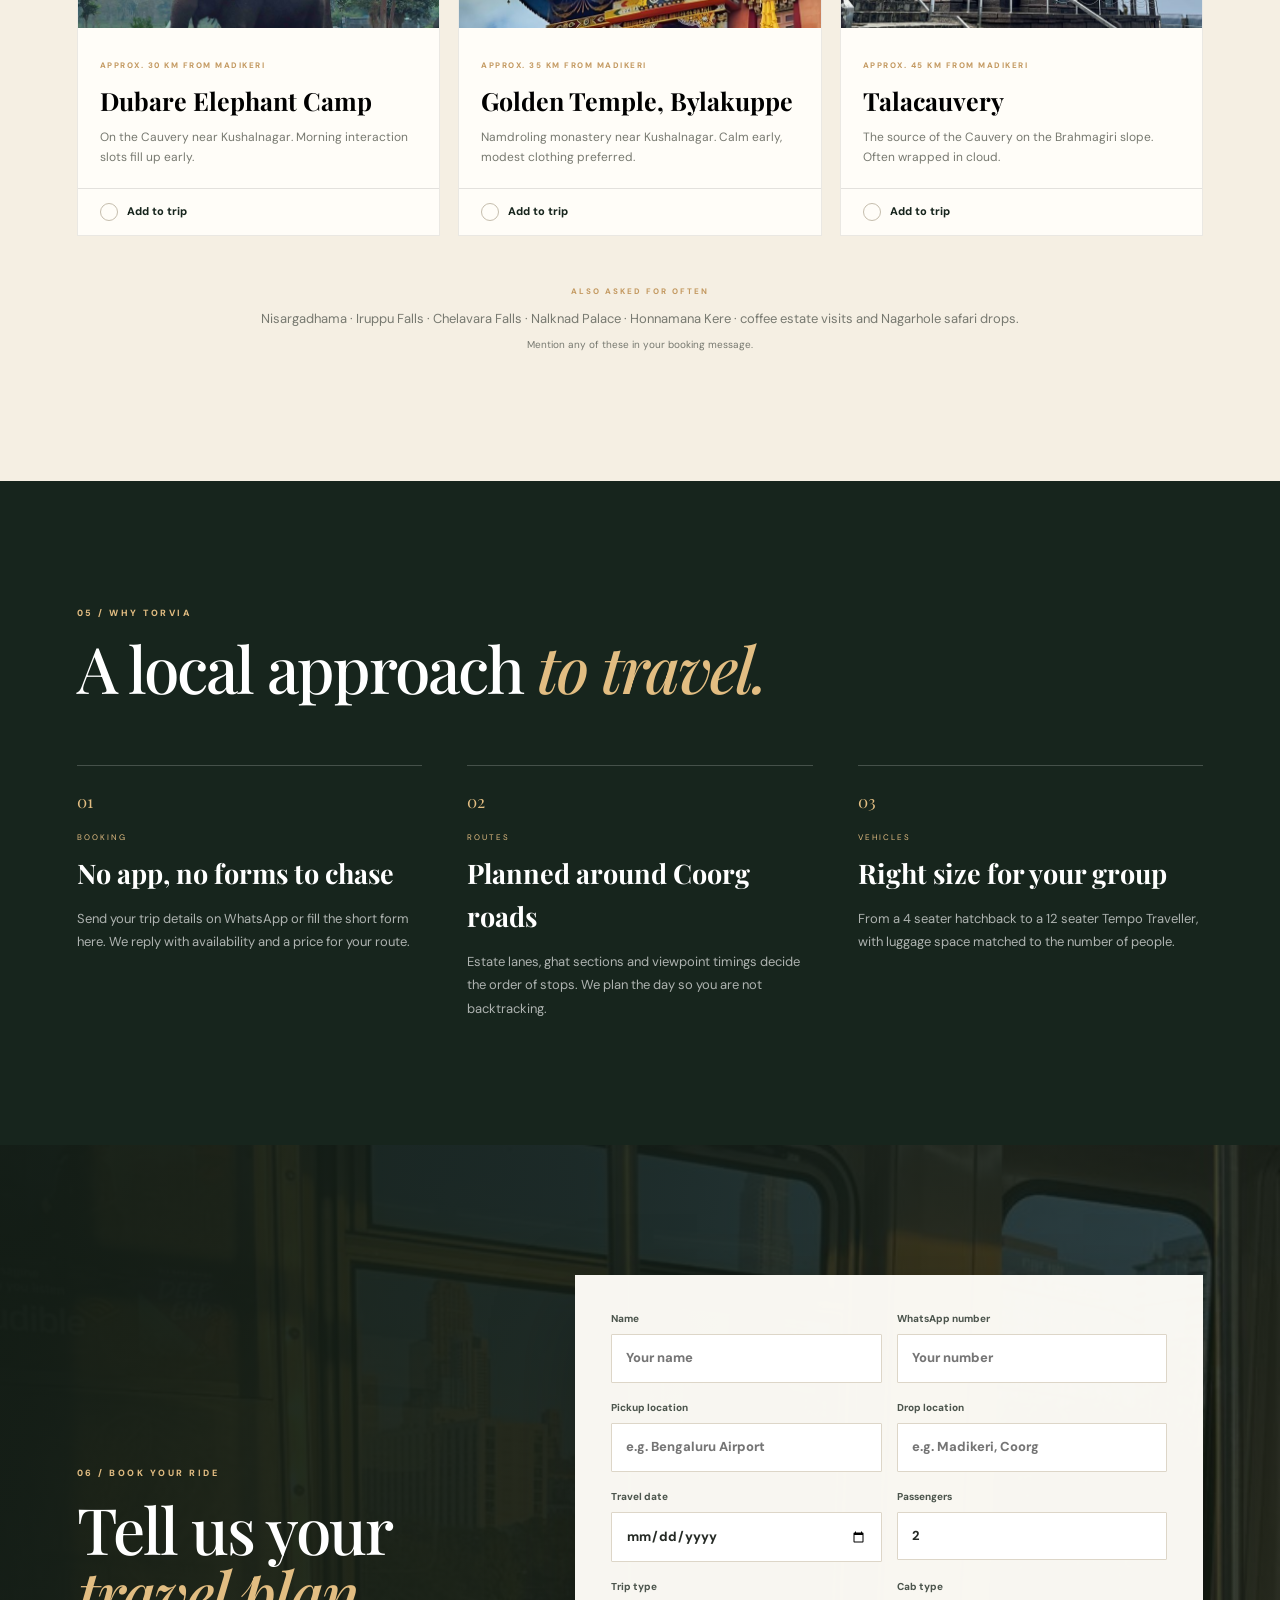
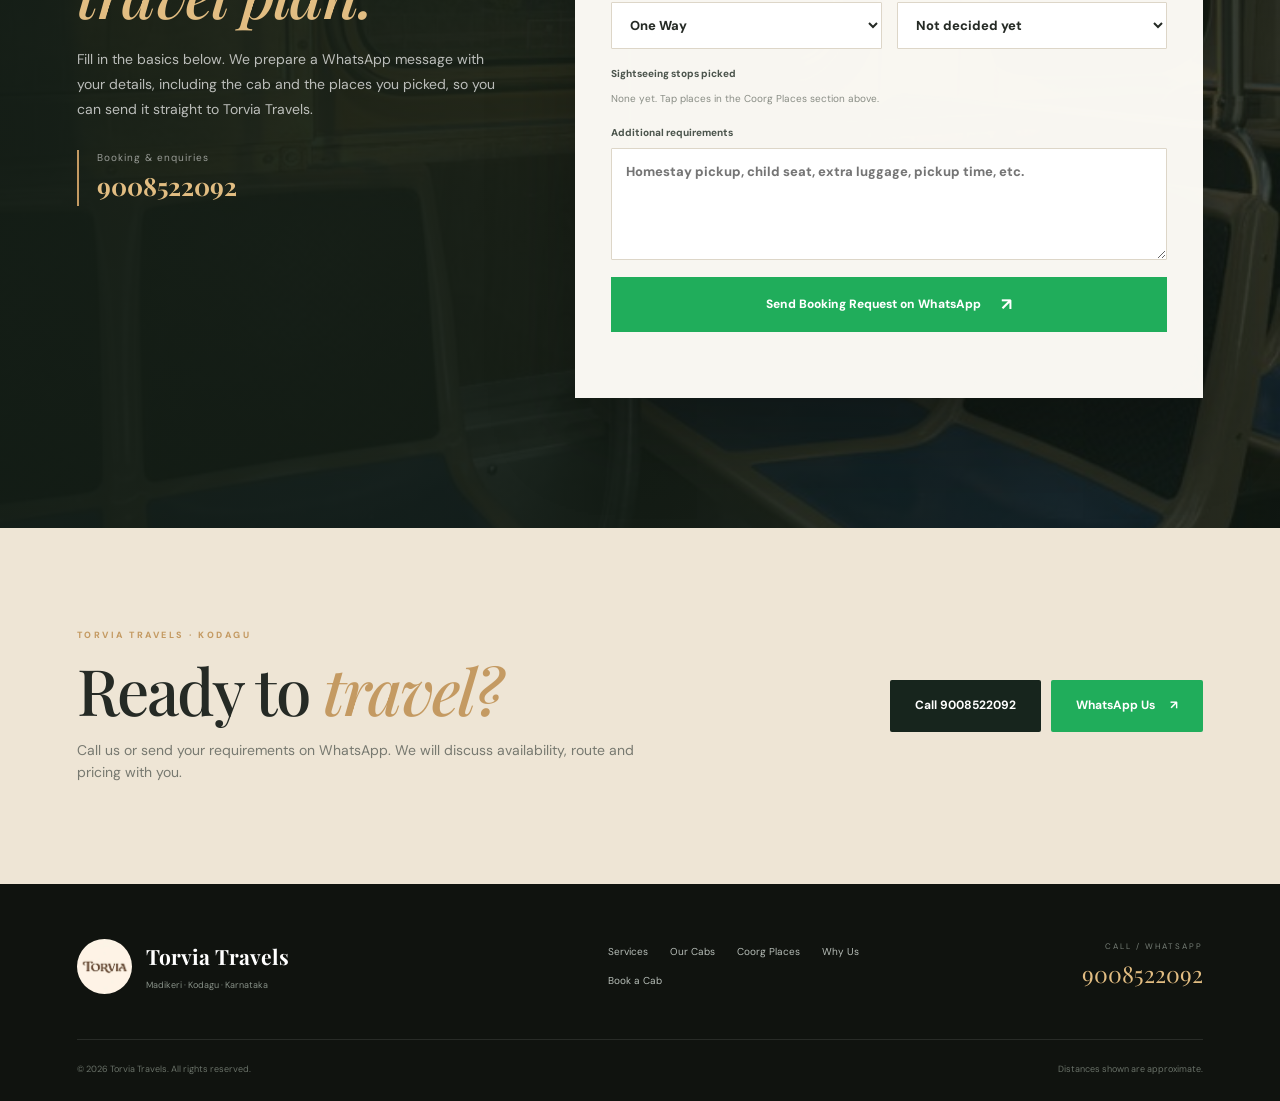
==== commit 713ad252: "Add files via upload" ====
--- a/torvia-travels/index.html
+++ b/torvia-travels/index.html
@@ -1,359 +1,1852 @@
 <!DOCTYPE html>
 <html lang="en">
+
 <head>
-  <meta charset="UTF-8">
-  <meta name="viewport" content="width=device-width, initial-scale=1.0">
-  <meta name="description" content="Torvia Travels - Coorg cab service. Airport transfers, Coorg sightseeing, local cab hire and outstation trips in hatchback, sedan, Innova and Tempo Traveller vehicles.">
-  <meta name="theme-color" content="#294635">
-  <title>Torvia Travels | Coorg Cab &amp; Travel Services</title>
-  <link rel="preconnect" href="https://fonts.googleapis.com">
-  <link rel="preconnect" href="https://fonts.gstatic.com" crossorigin>
-  <link href="https://fonts.googleapis.com/css2?family=DM+Sans:wght@400;500;600;700&family=Playfair+Display:wght@600;700&display=swap" rel="stylesheet">
-  <link rel="stylesheet" href="style.css">
+
+    <meta charset="UTF-8">
+
+    <meta name="viewport"
+          content="width=device-width, initial-scale=1.0">
+
+    <meta name="description"
+          content="Torvia Travels - Coorg cab service. Airport transfers, Coorg sightseeing, local cab hire and outstation trips in hatchback, sedan, Innova and Tempo Traveller vehicles.">
+
+    <meta name="theme-color"
+          content="#17150f">
+
+    <title>Torvia Travels | Coorg Cab & Travel Services</title>
+
+    <link rel="preconnect"
+          href="https://fonts.googleapis.com">
+
+    <link rel="preconnect"
+          href="https://fonts.gstatic.com"
+          crossorigin>
+
+    <link href="https://fonts.googleapis.com/css2?family=DM+Sans:wght@400;500;600;700&family=Playfair+Display:wght@500;600;700&display=swap"
+          rel="stylesheet">
+
+    <link rel="stylesheet"
+          href="style.css">
+
 </head>
+
+
 <body>
-  <header class="navbar">
-    <a class="brand" href="#home" aria-label="Torvia Travels home">
-      <span class="brand-mark">T</span>
-      <span><strong>Torvia</strong><small>TRAVELS &middot; KODAGU</small></span>
+
+
+<!-- =========================================================
+     CINEMATIC LOADER
+========================================================= -->
+
+<div class="loader" id="loader">
+
+    <div class="loader-logo-wrap">
+
+        <img src="img/torvia-logo.jpeg"
+             alt="Torvia Travels"
+             class="loader-logo">
+
+        <div class="loader-line"></div>
+
+        <p>TRAVELS · KODAGU</p>
+
+    </div>
+
+</div>
+
+
+<!-- =========================================================
+     NAVBAR
+========================================================= -->
+
+<header class="navbar"
+        id="navbar">
+
+    <a href="#home"
+       class="brand">
+
+        <img src="img/torvia-logo.jpeg"
+             alt="Torvia Travels Logo">
+
+        <div class="brand-copy">
+
+            <strong>TORVIA</strong>
+
+            <span>TRAVELS · KODAGU</span>
+
+        </div>
+
     </a>
-    <button class="menu-toggle" aria-label="Open menu" aria-expanded="false" aria-controls="nav">&#9776;</button>
+
+
+    <button class="menu-toggle"
+            id="menuToggle"
+            aria-label="Open menu"
+            aria-expanded="false">
+
+        <span></span>
+        <span></span>
+        <span></span>
+
+    </button>
+
+
     <nav id="nav">
-      <a href="#services">Services</a>
-      <a href="#fleet">Our Cabs</a>
-      <a href="#places">Coorg Places</a>
-      <a href="#why-us">Why Us</a>
-      <a href="#booking">Book a Cab</a>
+
+        <a href="#services">Services</a>
+
+        <a href="#fleet">Our Cabs</a>
+
+        <a href="#places">Coorg Places</a>
+
+        <a href="#why-us">Why Us</a>
+
+        <a href="#booking">Book a Cab</a>
+
     </nav>
-    <a class="nav-whatsapp" data-whatsapp href="#">
-      <img class="wa-ico" src="img/whatsapp.svg" alt="" width="20" height="20">WhatsApp
+
+
+    <a href="#booking"
+       class="nav-book">
+
+        Book Now
+
     </a>
-  </header>
-
-  <main>
-    <section class="hero" id="home">
-      <div class="hero-overlay"></div>
-      <div class="hero-content">
-        <p class="eyebrow">VIRAJPET BASED &middot; COFFEE COUNTRY ROUTES &middot; EASY BOOKING</p>
-        <h1>Your Journey<br><em>Through Coorg</em><br>Starts Here.</h1>
-        <p class="hero-copy">Cabs for airport transfers, estate and waterfall sightseeing, hotel pickups and outstation journeys across Kodagu.</p>
-        <div class="hero-actions">
-          <a class="btn btn-wa" data-whatsapp href="#">
-            <img class="wa-ico" src="img/whatsapp.svg" alt="" width="22" height="22">Book on WhatsApp
-          </a>
-          <a class="btn btn-light" data-call href="#">Call 9008522092</a>
-        </div>
-        <div class="trust-row">
-          <span>Local drivers who know the ghat roads</span>
-          <span>Hatchback to 12 seater Tempo Traveller</span>
-          <span>Book direct, no app needed</span>
-        </div>
-      </div>
-    </section>
-
-    <section class="quick-book">
-      <div>
-        <span class="mini-icon" aria-hidden="true">&#9749;</span>
-        <div><strong>Need a cab in Coorg?</strong><small>Send your route, date and how many people are travelling.</small></div>
-      </div>
-      <a class="btn btn-dark" href="#booking">Request a Booking <span aria-hidden="true">&rarr;</span></a>
-    </section>
-
-    <section class="facts-strip" aria-label="Approximate road distances from Virajpet">
-      <span><strong>Virajpet</strong> our base town</span>
-      <span><strong>Mysuru</strong> approx. 120 km</span>
-      <span><strong>Bengaluru</strong> approx. 260 km</span>
-      <span><strong>Mangaluru</strong> approx. 150 km</span>
-      <span><strong>Kannur</strong> approx. 115 km</span>
-    </section>
-
-    <section class="section" id="services">
-      <div class="section-heading centered">
-        <p class="eyebrow">WHAT WE OFFER</p>
-        <h2>Travel made simple.</h2>
-        <p>From your first pickup to the last drop, Torvia Travels helps you move around coffee country comfortably.</p>
-      </div>
-      <div class="cards services-grid">
-        <article class="card service-card">
-          <div class="card-icon" aria-hidden="true">&#9992;</div>
-          <h3>Airport Transfers</h3>
-          <p>Pickup and drop between Coorg and the Bengaluru, Mysuru, Mangaluru or Kannur airports.</p>
-          <a href="#booking">Request a ride &rarr;</a>
-        </article>
-        <article class="card service-card">
-          <div class="card-icon" aria-hidden="true">&#127807;</div>
-          <h3>Coorg Sightseeing</h3>
-          <p>Waterfalls, sunrise viewpoints, coffee estates, the Cauvery banks and monastery stops.</p>
-          <a href="#places">See the places &rarr;</a>
-        </article>
-        <article class="card service-card">
-          <div class="card-icon" aria-hidden="true">&#128663;</div>
-          <h3>Local Cab Hire</h3>
-          <p>Half day, full day and point to point runs around Madikeri, Kushalnagar and Virajpet.</p>
-          <a href="#booking">Request a ride &rarr;</a>
-        </article>
-        <article class="card service-card">
-          <div class="card-icon" aria-hidden="true">&#129517;</div>
-          <h3>Outstation Trips</h3>
-          <p>Journeys from Coorg to Mysuru, Bengaluru, Wayanad, Ooty and further south.</p>
-          <a href="#booking">Plan a trip &rarr;</a>
-        </article>
-      </div>
-    </section>
-
-    <section class="section fleet-section" id="fleet">
-      <div class="section-heading centered">
-        <p class="eyebrow">CHOOSE YOUR VEHICLE</p>
-        <h2>Which cab do you need?</h2>
-        <p>Tap a vehicle to add it to your booking. Not sure? Pick the closest one and we will suggest the right fit for your group and luggage.</p>
-      </div>
-
-      <div class="fleet-grid" role="radiogroup" aria-label="Choose a vehicle">
-        <label class="cab-card">
-          <input type="radio" name="fleetChoice" value="4 Seater Hatchback">
-          <img src="img/cab-4-seater.svg" alt="Four seater hatchback cab, side view" width="800" height="460" loading="lazy">
-          <div class="cab-body">
-            <h3>4 Seater Hatchback</h3>
-            <p class="cab-meta">4 passengers &middot; 2 bags &middot; AC</p>
-            <p>Swift or Celerio type car. Best for couples and small families on airport runs and short local trips.</p>
-          </div>
-          <span class="cab-pick"><span class="tick" aria-hidden="true">&#10003;</span>Select this cab</span>
-        </label>
-
-        <label class="cab-card">
-          <input type="radio" name="fleetChoice" value="5 Seater Sedan">
-          <img src="img/cab-5-seater.svg" alt="Five seater sedan cab, side view" width="800" height="460" loading="lazy">
-          <div class="cab-body">
-            <h3>5 Seater Sedan</h3>
-            <p class="cab-meta">5 passengers &middot; 3 bags &middot; AC</p>
-            <p>Dzire or Etios type car with boot space. Comfortable for highway transfers to Mysuru and Bengaluru.</p>
-          </div>
-          <span class="cab-pick"><span class="tick" aria-hidden="true">&#10003;</span>Select this cab</span>
-        </label>
-
-        <label class="cab-card">
-          <input type="radio" name="fleetChoice" value="Innova / Innova Crysta">
-          <img src="img/cab-innova.svg" alt="Innova style seven seater MPV, side view" width="800" height="460" loading="lazy">
-          <div class="cab-body">
-            <h3>Innova / Crysta</h3>
-            <p class="cab-meta">6 to 7 passengers &middot; 4 bags &middot; AC</p>
-            <p>Roomy and steady on ghat roads. The usual choice for families doing a full day of Coorg sightseeing.</p>
-          </div>
-          <span class="cab-pick"><span class="tick" aria-hidden="true">&#10003;</span>Select this cab</span>
-        </label>
-
-        <label class="cab-card">
-          <input type="radio" name="fleetChoice" value="Tempo Traveller (TT)">
-          <img src="img/cab-tempo-traveller.svg" alt="Twelve seater Tempo Traveller, side view" width="800" height="460" loading="lazy">
-          <div class="cab-body">
-            <h3>Tempo Traveller (TT)</h3>
-            <p class="cab-meta">12 to 14 passengers &middot; group luggage</p>
-            <p>For friends groups, joint family trips and wedding parties travelling together in one vehicle.</p>
-          </div>
-          <span class="cab-pick"><span class="tick" aria-hidden="true">&#10003;</span>Select this cab</span>
-        </label>
-      </div>
-
-      <p class="fleet-note" id="fleetNote">No vehicle selected yet. Your choice will appear in the booking form below.</p>
-    </section>
-
-    <section class="tour-section" id="estate">
-      <div class="tour-image" role="img" aria-label="Coffee plants ripening under silver oak shade trees on a Coorg estate"></div>
-      <div class="tour-content">
-        <p class="eyebrow">COFFEE COUNTRY</p>
-        <h2>Coorg, at your own pace.</h2>
-        <p>Kodagu is spread out. Waterfalls sit at the end of estate roads, viewpoints are best at first light, and the monastery is quietest in the morning. Tell us what you want to see and we will build a driving order that actually works in a day.</p>
+
+</header>
+
+
+
+<main>
+
+
+<!-- =========================================================
+     HERO
+========================================================= -->
+
+<section class="hero"
+         id="home">
+
+    <div class="hero-media">
+
+        <img src="img/hero.jpg"
+             alt="Coorg landscape"
+             class="hero-photo">
+
+    </div>
+
+
+    <div class="hero-dark"></div>
+
+    <div class="hero-vignette"></div>
+
+    <div class="hero-mist mist-one"></div>
+
+    <div class="hero-mist mist-two"></div>
+
+
+    <div class="hero-content">
+
+        <div class="hero-location reveal">
+
+            VIRAJPET BASED
+            <span></span>
+            COFFEE COUNTRY ROUTES
+            <span></span>
+            EASY BOOKING
+
+        </div>
+
+
+        <h1 class="hero-title reveal">
+
+            Your Journey
+
+            <span>Through Coorg</span>
+
+            Starts Here.
+
+        </h1>
+
+
+        <p class="hero-copy reveal">
+
+            Cabs for airport transfers, estate and waterfall
+            sightseeing, hotel pickups and outstation journeys
+            across Kodagu.
+
+        </p>
+
+
+        <div class="hero-buttons reveal">
+
+            <a class="btn btn-gold"
+               data-whatsapp
+               href="#">
+
+                Book on WhatsApp
+
+                <span>↗</span>
+
+            </a>
+
+
+            <a class="btn btn-glass"
+               data-call
+               href="#">
+
+                Call 9008522092
+
+            </a>
+
+        </div>
+
+
+        <div class="hero-trust reveal">
+
+            <div>
+
+                <span>01</span>
+
+                Local drivers who know the ghat roads
+
+            </div>
+
+
+            <div>
+
+                <span>02</span>
+
+                Hatchback to 12 seater Tempo Traveller
+
+            </div>
+
+
+            <div>
+
+                <span>03</span>
+
+                Book direct, no app needed
+
+            </div>
+
+        </div>
+
+    </div>
+
+
+    <div class="hero-scroll">
+
+        <span>SCROLL</span>
+
+        <i></i>
+
+    </div>
+
+</section>
+
+
+
+<!-- =========================================================
+     QUICK BOOK
+========================================================= -->
+
+<section class="quick-book">
+
+    <div class="quick-left">
+
+        <div class="quick-number">
+            01
+        </div>
+
+        <div>
+
+            <strong>Need a cab in Coorg?</strong>
+
+            <p>
+                Send your route, date and how many people are travelling.
+            </p>
+
+        </div>
+
+    </div>
+
+
+    <a href="#booking"
+       class="quick-button">
+
+        Request a Booking
+
+        <span>→</span>
+
+    </a>
+
+</section>
+
+
+
+<!-- =========================================================
+     DISTANCES
+========================================================= -->
+
+<section class="distance-strip">
+
+    <div class="distance-item">
+
+        <small>BASE</small>
+
+        <strong>Virajpet</strong>
+
+        <span>Our base town</span>
+
+    </div>
+
+
+    <div class="distance-item">
+
+        <small>MYSURU</small>
+
+        <strong>≈ 120 KM</strong>
+
+        <span>Approx. distance</span>
+
+    </div>
+
+
+    <div class="distance-item">
+
+        <small>BENGALURU</small>
+
+        <strong>≈ 260 KM</strong>
+
+        <span>Approx. distance</span>
+
+    </div>
+
+
+    <div class="distance-item">
+
+        <small>MANGALURU</small>
+
+        <strong>≈ 150 KM</strong>
+
+        <span>Approx. distance</span>
+
+    </div>
+
+
+    <div class="distance-item">
+
+        <small>KANNUR</small>
+
+        <strong>≈ 115 KM</strong>
+
+        <span>Approx. distance</span>
+
+    </div>
+
+</section>
+
+
+
+<!-- =========================================================
+     SERVICES
+========================================================= -->
+
+<section class="section services-section"
+         id="services">
+
+    <div class="container">
+
+        <div class="section-head reveal">
+
+            <div>
+
+                <span class="section-number">
+                    01 / SERVICES
+                </span>
+
+                <h2>
+                    Travel made
+                    <em>simple.</em>
+                </h2>
+
+            </div>
+
+            <p>
+
+                From your first pickup to the last drop,
+                Torvia Travels helps you move around
+                coffee country comfortably.
+
+            </p>
+
+        </div>
+
+
+        <div class="services-grid">
+
+
+            <!-- SERVICE 1 -->
+
+            <article class="service-card reveal">
+
+                <div class="service-image">
+
+                    <img src="img/airport.jpg"
+                         alt="Airport transfer">
+
+                    <div class="image-number">
+                        01
+                    </div>
+
+                </div>
+
+
+                <div class="service-body">
+
+                    <span>TRANSFER</span>
+
+                    <h3>
+                        Airport Transfers
+                    </h3>
+
+                    <p>
+
+                        Pickup and drop between Coorg and
+                        the Bengaluru, Mysuru, Mangaluru
+                        or Kannur airports.
+
+                    </p>
+
+                    <a href="#booking">
+                        Request a ride →
+                    </a>
+
+                </div>
+
+            </article>
+
+
+
+            <!-- SERVICE 2 -->
+
+            <article class="service-card reveal">
+
+                <div class="service-image">
+
+                    <img src="img/sightseeing.jpg"
+                         alt="Coorg sightseeing">
+
+                    <div class="image-number">
+                        02
+                    </div>
+
+                </div>
+
+
+                <div class="service-body">
+
+                    <span>EXPERIENCE</span>
+
+                    <h3>
+                        Coorg Sightseeing
+                    </h3>
+
+                    <p>
+
+                        Waterfalls, sunrise viewpoints,
+                        coffee estates, the Cauvery banks
+                        and monastery stops.
+
+                    </p>
+
+                    <a href="#places">
+                        See the places →
+                    </a>
+
+                </div>
+
+            </article>
+
+
+
+            <!-- SERVICE 3 -->
+
+            <article class="service-card reveal">
+
+                <div class="service-image">
+
+                    <img src="img/local-cab.jpg"
+                         alt="Local cab hire">
+
+                    <div class="image-number">
+                        03
+                    </div>
+
+                </div>
+
+
+                <div class="service-body">
+
+                    <span>LOCAL</span>
+
+                    <h3>
+                        Local Cab Hire
+                    </h3>
+
+                    <p>
+
+                        Half day, full day and point to point
+                        runs around Madikeri, Kushalnagar
+                        and Virajpet.
+
+                    </p>
+
+                    <a href="#booking">
+                        Request a ride →
+                    </a>
+
+                </div>
+
+            </article>
+
+
+
+            <!-- SERVICE 4 -->
+
+            <article class="service-card reveal">
+
+                <div class="service-image">
+
+                    <img src="img/outstation.jpg"
+                         alt="Outstation trip">
+
+                    <div class="image-number">
+                        04
+                    </div>
+
+                </div>
+
+
+                <div class="service-body">
+
+                    <span>JOURNEY</span>
+
+                    <h3>
+                        Outstation Trips
+                    </h3>
+
+                    <p>
+
+                        Journeys from Coorg to Mysuru,
+                        Bengaluru, Wayanad, Ooty
+                        and further south.
+
+                    </p>
+
+                    <a href="#booking">
+                        Plan a trip →
+                    </a>
+
+                </div>
+
+            </article>
+
+        </div>
+
+    </div>
+
+</section>
+
+
+
+<!-- =========================================================
+     CINEMATIC COFFEE ESTATE SECTION
+========================================================= -->
+
+<section class="cinematic-estate">
+
+    <div class="estate-image">
+
+        <img src="img/coffee-estate.jpg"
+             alt="Coorg coffee estate">
+
+    </div>
+
+    <div class="estate-overlay"></div>
+
+
+    <div class="estate-content container">
+
+        <span class="section-number light">
+            02 / COFFEE COUNTRY
+        </span>
+
+
+        <h2>
+
+            Coorg,
+            <em>at your own pace.</em>
+
+        </h2>
+
+
+        <p>
+
+            Kodagu is spread out. Waterfalls sit at the end
+            of estate roads, viewpoints are best at first light,
+            and the monastery is quietest in the morning.
+
+            Tell us what you want to see and we will build
+            a driving order that actually works in a day.
+
+        </p>
+
+
         <div class="destination-list">
-          <span>Estate roads</span><span>Waterfalls</span><span>Sunrise points</span>
-          <span>Cauvery banks</span><span>Monastery</span><span>Bamboo groves</span>
-          <span>Homestay pickups</span><span>Custom stops</span>
-        </div>
-        <a class="text-link" data-whatsapp href="#">Ask about a Coorg tour &rarr;</a>
-      </div>
-    </section>
-
-    <section class="section places-section" id="places">
-      <div class="section-heading centered">
-        <p class="eyebrow">TOP PLACES IN COORG</p>
-        <h2>Where people ask us to go.</h2>
-        <p>Tap the places you want on your trip. We will add them to your booking message so the route can be planned around your stay.</p>
-      </div>
-
-      <div class="places-grid">
-        <button type="button" class="place-card" data-place="Abbey Falls" aria-pressed="false">
-          <img src="img/place-abbey-falls.svg" alt="Abbey Falls dropping through Coorg rainforest" width="800" height="560" loading="lazy">
-          <span class="place-tag">Approx. 8 km from Madikeri</span>
-          <span class="place-body">
-            <strong>Abbey Falls</strong>
-            <small>A short walk down to the viewing bridge. Fullest soon after the monsoon.</small>
-          </span>
-          <span class="place-add"><span class="tick" aria-hidden="true">&#10003;</span><span class="add-label">Add to trip</span></span>
-        </button>
-
-        <button type="button" class="place-card" data-place="Mandalpatti" aria-pressed="false">
-          <img src="img/place-mandalpatti.svg" alt="Mandalpatti peaks above a sea of clouds at sunrise" width="800" height="560" loading="lazy">
-          <span class="place-tag">Approx. 25 km from Madikeri</span>
-          <span class="place-body">
-            <strong>Mandalpatti</strong>
-            <small>Sunrise viewpoint. The last rough stretch is jeep only, so we drop you at the base.</small>
-          </span>
-          <span class="place-add"><span class="tick" aria-hidden="true">&#10003;</span><span class="add-label">Add to trip</span></span>
-        </button>
-
-        <button type="button" class="place-card" data-place="Raja's Seat" aria-pressed="false">
-          <img src="img/place-rajas-seat.svg" alt="Raja's Seat garden pavilion overlooking the hills at sunset" width="800" height="560" loading="lazy">
-          <span class="place-tag">In Madikeri town</span>
-          <span class="place-body">
-            <strong>Raja's Seat</strong>
-            <small>Sunset garden looking west across the valley. Easy stop on the way back.</small>
-          </span>
-          <span class="place-add"><span class="tick" aria-hidden="true">&#10003;</span><span class="add-label">Add to trip</span></span>
-        </button>
-
-        <button type="button" class="place-card" data-place="Dubare Elephant Camp" aria-pressed="false">
-          <img src="img/place-dubare.svg" alt="Elephant standing in the Cauvery river at Dubare camp" width="800" height="560" loading="lazy">
-          <span class="place-tag">Approx. 30 km from Madikeri</span>
-          <span class="place-body">
-            <strong>Dubare Elephant Camp</strong>
-            <small>On the Cauvery near Kushalnagar. Morning interaction slots fill up early.</small>
-          </span>
-          <span class="place-add"><span class="tick" aria-hidden="true">&#10003;</span><span class="add-label">Add to trip</span></span>
-        </button>
-
-        <button type="button" class="place-card" data-place="Golden Temple, Bylakuppe" aria-pressed="false">
-          <img src="img/place-golden-temple.svg" alt="Namdroling monastery with golden roofs and prayer flags" width="800" height="560" loading="lazy">
-          <span class="place-tag">Approx. 35 km from Madikeri</span>
-          <span class="place-body">
-            <strong>Golden Temple, Bylakuppe</strong>
-            <small>Namdroling monastery near Kushalnagar. Calm early, modest clothing preferred.</small>
-          </span>
-          <span class="place-add"><span class="tick" aria-hidden="true">&#10003;</span><span class="add-label">Add to trip</span></span>
-        </button>
-
-        <button type="button" class="place-card" data-place="Talacauvery" aria-pressed="false">
-          <img src="img/place-talacauvery.svg" alt="Talacauvery temple on the misty Brahmagiri slopes" width="800" height="560" loading="lazy">
-          <span class="place-tag">Approx. 45 km from Madikeri</span>
-          <span class="place-body">
-            <strong>Talacauvery</strong>
-            <small>The source of the Cauvery on the Brahmagiri slope. Often wrapped in cloud.</small>
-          </span>
-          <span class="place-add"><span class="tick" aria-hidden="true">&#10003;</span><span class="add-label">Add to trip</span></span>
-        </button>
-      </div>
-
-      <div class="places-extra">
-        <p>Also asked for often: Nisargadhama, Iruppu Falls, Chelavara Falls, Nalknad Palace, Honnamana Kere, coffee estate visits and Nagarhole safari drops. Mention any of these in your booking message.</p>
-      </div>
-    </section>
-
-    <section class="section" id="why-us">
-      <div class="section-heading centered">
-        <p class="eyebrow">WHY TORVIA</p>
-        <h2>A local approach to travel.</h2>
-      </div>
-      <div class="why-grid">
-        <div>
-          <span class="why-label">Booking</span>
-          <h3>No app, no forms to chase</h3>
-          <p>Send your trip details on WhatsApp or fill the short form here. We reply with availability and a price for your route.</p>
-        </div>
-        <div>
-          <span class="why-label">Routes</span>
-          <h3>Planned around Coorg roads</h3>
-          <p>Estate lanes, ghat sections and viewpoint timings decide the order of stops. We plan the day so you are not backtracking.</p>
-        </div>
-        <div>
-          <span class="why-label">Vehicles</span>
-          <h3>Right size for your group</h3>
-          <p>From a 4 seater hatchback to a 12 seater Tempo Traveller, with luggage space matched to the number of people.</p>
-        </div>
-      </div>
-    </section>
-
-    <section class="booking-section" id="booking">
-      <div class="booking-copy">
-        <p class="eyebrow">BOOK YOUR RIDE</p>
-        <h2>Tell us your travel plan.</h2>
-        <p>Fill in the basics below. We prepare a WhatsApp message with your details, including the cab and the places you picked, so you can send it straight to Torvia Travels.</p>
-        <div class="booking-note">Booking and enquiries: <strong>9008522092</strong></div>
-      </div>
-
-      <form id="bookingForm" class="booking-form">
-        <div class="form-row">
-          <label>Name<input name="name" required placeholder="Your name" autocomplete="name"></label>
-          <label>WhatsApp number<input name="phone" required type="tel" placeholder="Your number" autocomplete="tel"></label>
-        </div>
-        <div class="form-row">
-          <label>Pickup location<input name="pickup" required placeholder="e.g. Bengaluru Airport"></label>
-          <label>Drop location<input name="drop" required placeholder="e.g. Madikeri, Coorg"></label>
-        </div>
-        <div class="form-row">
-          <label>Travel date<input name="date" required type="date"></label>
-          <label>Passengers<input name="passengers" required type="number" min="1" max="20" value="2"></label>
-        </div>
-        <div class="form-row">
-          <label>Trip type
-            <select name="trip">
-              <option>One Way</option>
-              <option>Round Trip</option>
-              <option>Coorg Sightseeing</option>
-              <option>Airport Transfer</option>
-              <option>Outstation Trip</option>
-            </select>
-          </label>
-          <label>Cab type
-            <select name="vehicle" id="vehicleSelect">
-              <option value="">Not decided yet</option>
-              <option value="4 Seater Hatchback">4 Seater Hatchback</option>
-              <option value="5 Seater Sedan">5 Seater Sedan</option>
-              <option value="Innova / Innova Crysta">Innova / Innova Crysta</option>
-              <option value="Tempo Traveller (TT)">Tempo Traveller (TT)</option>
-            </select>
-          </label>
-        </div>
-
-        <div class="stops-field">
-          <span class="stops-head">Sightseeing stops picked
-            <button type="button" id="clearStops" class="link-btn" hidden>Clear all</button>
-          </span>
-          <div id="stopsList" class="stops-list"><span class="stops-empty">None yet. Tap places in the Coorg Places section above.</span></div>
-          <input type="hidden" name="stops" id="stopsInput">
-        </div>
-
-        <label>Additional requirements<textarea name="notes" rows="3" placeholder="Homestay pickup, child seat, extra luggage, pickup time, etc."></textarea></label>
-        <button class="btn btn-wa full" type="submit">
-          <img class="wa-ico" src="img/whatsapp.svg" alt="" width="22" height="22">Send Booking Request on WhatsApp
-        </button>
-        <p class="form-status" id="formStatus" aria-live="polite"></p>
-      </form>
-    </section>
-
-    <section class="contact-section" id="contact">
-      <div>
-        <p class="eyebrow">GET IN TOUCH</p>
-        <h2>Ready to travel?</h2>
-        <p>Call us or send your requirements on WhatsApp. We will discuss availability, route and pricing with you.</p>
-      </div>
-      <div class="contact-actions">
-        <a class="btn btn-light" data-call href="#">Call 9008522092</a>
-        <a class="btn btn-wa" data-whatsapp href="#">
-          <img class="wa-ico" src="img/whatsapp.svg" alt="" width="22" height="22">WhatsApp Us
+
+            <span>Estate roads</span>
+
+            <span>Waterfalls</span>
+
+            <span>Sunrise points</span>
+
+            <span>Cauvery banks</span>
+
+            <span>Monastery</span>
+
+            <span>Bamboo groves</span>
+
+            <span>Homestay pickups</span>
+
+            <span>Custom stops</span>
+
+        </div>
+
+
+        <a class="estate-link"
+           data-whatsapp
+           href="#">
+
+            Ask about a Coorg tour
+
+            <span>↗</span>
+
         </a>
-      </div>
-    </section>
-  </main>
-
-  <footer>
-    <div class="footer-brand">
-      <span class="brand-mark">T</span>
-      <div><strong>Torvia Travels</strong><small>Madikeri &middot; Kodagu &middot; Karnataka</small></div>
-    </div>
-    <p>&copy; <span id="year"></span> Torvia Travels. All rights reserved. Distances shown are approximate.</p>
-  </footer>
-
-  <a class="floating-wa" data-whatsapp href="#" aria-label="Message Torvia Travels on WhatsApp">
-    <img src="img/whatsapp.svg" alt="" width="60" height="60">
-  </a>
-  <script src="script.js"></script>
+
+    </div>
+
+</section>
+
+
+
+<!-- =========================================================
+     FLEET
+========================================================= -->
+
+<section class="section fleet-section"
+         id="fleet">
+
+    <div class="container">
+
+        <div class="section-head centered reveal">
+
+            <span class="section-number">
+                03 / OUR FLEET
+            </span>
+
+            <h2>
+
+                Which cab
+                <em>do you need?</em>
+
+            </h2>
+
+            <p>
+
+                Tap a vehicle to add it to your booking.
+                Not sure? Pick the closest one and we will
+                suggest the right fit for your group and luggage.
+
+            </p>
+
+        </div>
+
+
+        <div class="fleet-grid"
+             role="radiogroup"
+             aria-label="Choose a vehicle">
+
+
+            <!-- HATCHBACK -->
+
+            <label class="fleet-card reveal">
+
+                <input type="radio"
+                       name="fleetChoice"
+                       value="4 Seater Hatchback">
+
+                <div class="fleet-photo">
+
+                    <img src="img/hatchback.jpg"
+                         alt="Four seater hatchback">
+
+                    <span>04 SEATER</span>
+
+                </div>
+
+
+                <div class="fleet-info">
+
+                    <h3>
+                        4 Seater Hatchback
+                    </h3>
+
+                    <div class="fleet-meta">
+                        4 passengers · 2 bags · AC
+                    </div>
+
+                    <p>
+
+                        Swift or Celerio type car.
+                        Best for couples and small families
+                        on airport runs and short local trips.
+
+                    </p>
+
+                </div>
+
+
+                <div class="fleet-select">
+
+                    <i>✓</i>
+
+                    <span>
+                        Select this cab
+                    </span>
+
+                </div>
+
+            </label>
+
+
+
+            <!-- SEDAN -->
+
+            <label class="fleet-card reveal">
+
+                <input type="radio"
+                       name="fleetChoice"
+                       value="5 Seater Sedan">
+
+                <div class="fleet-photo">
+
+                    <img src="img/sedan.jpg"
+                         alt="Five seater sedan">
+
+                    <span>05 SEATER</span>
+
+                </div>
+
+
+                <div class="fleet-info">
+
+                    <h3>
+                        5 Seater Sedan
+                    </h3>
+
+                    <div class="fleet-meta">
+                        5 passengers · 3 bags · AC
+                    </div>
+
+                    <p>
+
+                        Dzire or Etios type car with boot space.
+                        Comfortable for highway transfers
+                        to Mysuru and Bengaluru.
+
+                    </p>
+
+                </div>
+
+
+                <div class="fleet-select">
+
+                    <i>✓</i>
+
+                    <span>
+                        Select this cab
+                    </span>
+
+                </div>
+
+            </label>
+
+
+
+            <!-- INNOVA -->
+
+            <label class="fleet-card reveal">
+
+                <input type="radio"
+                       name="fleetChoice"
+                       value="Innova / Innova Crysta">
+
+                <div class="fleet-photo">
+
+                    <img src="img/innova.jpg"
+                         alt="Innova Crysta">
+
+                    <span>06–07 SEATER</span>
+
+                </div>
+
+
+                <div class="fleet-info">
+
+                    <h3>
+                        Innova / Crysta
+                    </h3>
+
+                    <div class="fleet-meta">
+                        6 to 7 passengers · 4 bags · AC
+                    </div>
+
+                    <p>
+
+                        Roomy and steady on ghat roads.
+                        The usual choice for families doing
+                        a full day of Coorg sightseeing.
+
+                    </p>
+
+                </div>
+
+
+                <div class="fleet-select">
+
+                    <i>✓</i>
+
+                    <span>
+                        Select this cab
+                    </span>
+
+                </div>
+
+            </label>
+
+
+
+            <!-- TEMPO -->
+
+            <label class="fleet-card reveal">
+
+                <input type="radio"
+                       name="fleetChoice"
+                       value="Tempo Traveller (TT)">
+
+                <div class="fleet-photo">
+
+                    <img src="img/tempo-traveller.jpg"
+                         alt="Tempo Traveller">
+
+                    <span>12–14 SEATER</span>
+
+                </div>
+
+
+                <div class="fleet-info">
+
+                    <h3>
+                        Tempo Traveller (TT)
+                    </h3>
+
+                    <div class="fleet-meta">
+                        12 to 14 passengers · group luggage
+                    </div>
+
+                    <p>
+
+                        For friends groups, joint family trips
+                        and wedding parties travelling together
+                        in one vehicle.
+
+                    </p>
+
+                </div>
+
+
+                <div class="fleet-select">
+
+                    <i>✓</i>
+
+                    <span>
+                        Select this cab
+                    </span>
+
+                </div>
+
+            </label>
+
+        </div>
+
+
+        <p class="fleet-note"
+           id="fleetNote">
+
+            No vehicle selected yet.
+            Your choice will appear in the booking form below.
+
+        </p>
+
+    </div>
+
+</section>
+
+
+
+<!-- =========================================================
+     PLACES
+========================================================= -->
+
+<section class="section places-section"
+         id="places">
+
+    <div class="container">
+
+        <div class="section-head centered reveal">
+
+            <span class="section-number">
+                04 / COORG DESTINATIONS
+            </span>
+
+            <h2>
+
+                Where people ask
+                <em>us to go.</em>
+
+            </h2>
+
+            <p>
+
+                Tap the places you want on your trip.
+                We will add them to your booking message
+                so the route can be planned around your stay.
+
+            </p>
+
+        </div>
+
+
+        <div class="places-grid">
+
+
+            <!-- ABBEY FALLS -->
+
+            <button type="button"
+                    class="place-card reveal"
+                    data-place="Abbey Falls"
+                    aria-pressed="false">
+
+                <div class="place-image">
+
+                    <img src="img/abbey-falls.jpg"
+                         alt="Abbey Falls">
+
+                    <span>01</span>
+
+                </div>
+
+
+                <div class="place-content">
+
+                    <small>
+                        APPROX. 8 KM FROM MADIKERI
+                    </small>
+
+                    <h3>
+                        Abbey Falls
+                    </h3>
+
+                    <p>
+
+                        A short walk down to the viewing bridge.
+                        Fullest soon after the monsoon.
+
+                    </p>
+
+                </div>
+
+
+                <div class="place-action">
+
+                    <i>✓</i>
+
+                    <span class="add-label">
+                        Add to trip
+                    </span>
+
+                </div>
+
+            </button>
+
+
+
+            <!-- MANDALPATTI -->
+
+            <button type="button"
+                    class="place-card reveal"
+                    data-place="Mandalpatti"
+                    aria-pressed="false">
+
+                <div class="place-image">
+
+                    <img src="img/mandalpatti.jpg"
+                         alt="Mandalpatti">
+
+                    <span>02</span>
+
+                </div>
+
+
+                <div class="place-content">
+
+                    <small>
+                        APPROX. 25 KM FROM MADIKERI
+                    </small>
+
+                    <h3>
+                        Mandalpatti
+                    </h3>
+
+                    <p>
+
+                        Sunrise viewpoint. The last rough stretch
+                        is jeep only, so we drop you at the base.
+
+                    </p>
+
+                </div>
+
+
+                <div class="place-action">
+
+                    <i>✓</i>
+
+                    <span class="add-label">
+                        Add to trip
+                    </span>
+
+                </div>
+
+            </button>
+
+
+
+            <!-- RAJAS SEAT -->
+
+            <button type="button"
+                    class="place-card reveal"
+                    data-place="Raja's Seat"
+                    aria-pressed="false">
+
+                <div class="place-image">
+
+                    <img src="img/rajas-seat.jpg"
+                         alt="Raja's Seat">
+
+                    <span>03</span>
+
+                </div>
+
+
+                <div class="place-content">
+
+                    <small>
+                        IN MADIKERI TOWN
+                    </small>
+
+                    <h3>
+                        Raja's Seat
+                    </h3>
+
+                    <p>
+
+                        Sunset garden looking west across the valley.
+                        Easy stop on the way back.
+
+                    </p>
+
+                </div>
+
+
+                <div class="place-action">
+
+                    <i>✓</i>
+
+                    <span class="add-label">
+                        Add to trip
+                    </span>
+
+                </div>
+
+            </button>
+
+
+
+            <!-- DUBARE -->
+
+            <button type="button"
+                    class="place-card reveal"
+                    data-place="Dubare Elephant Camp"
+                    aria-pressed="false">
+
+                <div class="place-image">
+
+                    <img src="img/dubare.jpg"
+                         alt="Dubare Elephant Camp">
+
+                    <span>04</span>
+
+                </div>
+
+
+                <div class="place-content">
+
+                    <small>
+                        APPROX. 30 KM FROM MADIKERI
+                    </small>
+
+                    <h3>
+                        Dubare Elephant Camp
+                    </h3>
+
+                    <p>
+
+                        On the Cauvery near Kushalnagar.
+                        Morning interaction slots fill up early.
+
+                    </p>
+
+                </div>
+
+
+                <div class="place-action">
+
+                    <i>✓</i>
+
+                    <span class="add-label">
+                        Add to trip
+                    </span>
+
+                </div>
+
+            </button>
+
+
+
+            <!-- GOLDEN TEMPLE -->
+
+            <button type="button"
+                    class="place-card reveal"
+                    data-place="Golden Temple, Bylakuppe"
+                    aria-pressed="false">
+
+                <div class="place-image">
+
+                    <img src="img/golden-temple.jpg"
+                         alt="Golden Temple Bylakuppe">
+
+                    <span>05</span>
+
+                </div>
+
+
+                <div class="place-content">
+
+                    <small>
+                        APPROX. 35 KM FROM MADIKERI
+                    </small>
+
+                    <h3>
+                        Golden Temple, Bylakuppe
+                    </h3>
+
+                    <p>
+
+                        Namdroling monastery near Kushalnagar.
+                        Calm early, modest clothing preferred.
+
+                    </p>
+
+                </div>
+
+
+                <div class="place-action">
+
+                    <i>✓</i>
+
+                    <span class="add-label">
+                        Add to trip
+                    </span>
+
+                </div>
+
+            </button>
+
+
+
+            <!-- TALACAUVERY -->
+
+            <button type="button"
+                    class="place-card reveal"
+                    data-place="Talacauvery"
+                    aria-pressed="false">
+
+                <div class="place-image">
+
+                    <img src="img/talacauvery.jpg"
+                         alt="Talacauvery">
+
+                    <span>06</span>
+
+                </div>
+
+
+                <div class="place-content">
+
+                    <small>
+                        APPROX. 45 KM FROM MADIKERI
+                    </small>
+
+                    <h3>
+                        Talacauvery
+                    </h3>
+
+                    <p>
+
+                        The source of the Cauvery on the
+                        Brahmagiri slope. Often wrapped in cloud.
+
+                    </p>
+
+                </div>
+
+
+                <div class="place-action">
+
+                    <i>✓</i>
+
+                    <span class="add-label">
+                        Add to trip
+                    </span>
+
+                </div>
+
+            </button>
+
+        </div>
+
+
+        <div class="places-extra reveal">
+
+            <span>ALSO ASKED FOR OFTEN</span>
+
+            <p>
+
+                Nisargadhama · Iruppu Falls · Chelavara Falls ·
+                Nalknad Palace · Honnamana Kere · coffee estate
+                visits and Nagarhole safari drops.
+
+            </p>
+
+            <small>
+                Mention any of these in your booking message.
+            </small>
+
+        </div>
+
+    </div>
+
+</section>
+
+
+
+<!-- =========================================================
+     WHY US
+========================================================= -->
+
+<section class="why-section"
+         id="why-us">
+
+    <div class="container">
+
+        <div class="why-title reveal">
+
+            <span class="section-number light">
+                05 / WHY TORVIA
+            </span>
+
+            <h2>
+                A local approach
+                <em>to travel.</em>
+            </h2>
+
+        </div>
+
+
+        <div class="why-grid">
+
+
+            <article class="why-card reveal">
+
+                <span>01</span>
+
+                <small>BOOKING</small>
+
+                <h3>
+                    No app, no forms to chase
+                </h3>
+
+                <p>
+
+                    Send your trip details on WhatsApp
+                    or fill the short form here. We reply
+                    with availability and a price for your route.
+
+                </p>
+
+            </article>
+
+
+            <article class="why-card reveal">
+
+                <span>02</span>
+
+                <small>ROUTES</small>
+
+                <h3>
+                    Planned around Coorg roads
+                </h3>
+
+                <p>
+
+                    Estate lanes, ghat sections and viewpoint
+                    timings decide the order of stops.
+                    We plan the day so you are not backtracking.
+
+                </p>
+
+            </article>
+
+
+            <article class="why-card reveal">
+
+                <span>03</span>
+
+                <small>VEHICLES</small>
+
+                <h3>
+                    Right size for your group
+                </h3>
+
+                <p>
+
+                    From a 4 seater hatchback to a 12 seater
+                    Tempo Traveller, with luggage space matched
+                    to the number of people.
+
+                </p>
+
+            </article>
+
+        </div>
+
+    </div>
+
+</section>
+
+
+
+<!-- =========================================================
+     BOOKING
+========================================================= -->
+
+<section class="booking-section"
+         id="booking">
+
+    <div class="booking-bg">
+
+        <img src="img/cta.jpg"
+             alt="Coorg travel">
+
+    </div>
+
+    <div class="booking-dark"></div>
+
+
+    <div class="container booking-container">
+
+
+        <div class="booking-copy reveal">
+
+            <span class="section-number light">
+                06 / BOOK YOUR RIDE
+            </span>
+
+            <h2>
+                Tell us your
+                <em>travel plan.</em>
+            </h2>
+
+            <p>
+
+                Fill in the basics below. We prepare a WhatsApp
+                message with your details, including the cab
+                and the places you picked, so you can send it
+                straight to Torvia Travels.
+
+            </p>
+
+
+            <div class="booking-contact">
+
+                Booking & enquiries
+
+                <strong>
+                    9008522092
+                </strong>
+
+            </div>
+
+        </div>
+
+
+
+        <!-- BOOKING FORM -->
+
+        <form id="bookingForm"
+              class="booking-form reveal">
+
+
+            <div class="form-row">
+
+                <label>
+
+                    Name
+
+                    <input name="name"
+                           required
+                           placeholder="Your name"
+                           autocomplete="name">
+
+                </label>
+
+
+                <label>
+
+                    WhatsApp number
+
+                    <input name="phone"
+                           required
+                           type="tel"
+                           placeholder="Your number"
+                           autocomplete="tel">
+
+                </label>
+
+            </div>
+
+
+
+            <div class="form-row">
+
+                <label>
+
+                    Pickup location
+
+                    <input name="pickup"
+                           required
+                           placeholder="e.g. Bengaluru Airport">
+
+                </label>
+
+
+                <label>
+
+                    Drop location
+
+                    <input name="drop"
+                           required
+                           placeholder="e.g. Madikeri, Coorg">
+
+                </label>
+
+            </div>
+
+
+
+            <div class="form-row">
+
+                <label>
+
+                    Travel date
+
+                    <input name="date"
+                           required
+                           type="date">
+
+                </label>
+
+
+                <label>
+
+                    Passengers
+
+                    <input name="passengers"
+                           required
+                           type="number"
+                           min="1"
+                           max="20"
+                           value="2">
+
+                </label>
+
+            </div>
+
+
+
+            <div class="form-row">
+
+                <label>
+
+                    Trip type
+
+                    <select name="trip">
+
+                        <option>
+                            One Way
+                        </option>
+
+                        <option>
+                            Round Trip
+                        </option>
+
+                        <option>
+                            Coorg Sightseeing
+                        </option>
+
+                        <option>
+                            Airport Transfer
+                        </option>
+
+                        <option>
+                            Outstation Trip
+                        </option>
+
+                    </select>
+
+                </label>
+
+
+                <label>
+
+                    Cab type
+
+                    <select name="vehicle"
+                            id="vehicleSelect">
+
+                        <option value="">
+                            Not decided yet
+                        </option>
+
+                        <option value="4 Seater Hatchback">
+                            4 Seater Hatchback
+                        </option>
+
+                        <option value="5 Seater Sedan">
+                            5 Seater Sedan
+                        </option>
+
+                        <option value="Innova / Innova Crysta">
+                            Innova / Innova Crysta
+                        </option>
+
+                        <option value="Tempo Traveller (TT)">
+                            Tempo Traveller (TT)
+                        </option>
+
+                    </select>
+
+                </label>
+
+            </div>
+
+
+
+            <div class="stops-field">
+
+                <div class="stops-head">
+
+                    <span>
+                        Sightseeing stops picked
+                    </span>
+
+                    <button type="button"
+                            id="clearStops"
+                            class="clear-stops"
+                            hidden>
+
+                        Clear all
+
+                    </button>
+
+                </div>
+
+
+                <div id="stopsList"
+                     class="stops-list">
+
+                    <span class="stops-empty">
+
+                        None yet. Tap places in the
+                        Coorg Places section above.
+
+                    </span>
+
+                </div>
+
+
+                <input type="hidden"
+                       name="stops"
+                       id="stopsInput">
+
+            </div>
+
+
+
+            <label>
+
+                Additional requirements
+
+                <textarea name="notes"
+                          rows="4"
+                          placeholder="Homestay pickup, child seat, extra luggage, pickup time, etc."></textarea>
+
+            </label>
+
+
+
+            <button type="submit"
+                    class="submit-button">
+
+                <span>
+                    Send Booking Request on WhatsApp
+                </span>
+
+                <b>↗</b>
+
+            </button>
+
+
+            <p class="form-status"
+               id="formStatus"
+               aria-live="polite"></p>
+
+        </form>
+
+    </div>
+
+</section>
+
+
+
+<!-- =========================================================
+     CONTACT CTA
+========================================================= -->
+
+<section class="contact-section">
+
+    <div class="container contact-inner">
+
+        <div class="contact-copy reveal">
+
+            <span class="section-number">
+                TORVIA TRAVELS · KODAGU
+            </span>
+
+            <h2>
+                Ready to
+                <em>travel?</em>
+            </h2>
+
+            <p>
+
+                Call us or send your requirements on WhatsApp.
+                We will discuss availability, route and pricing
+                with you.
+
+            </p>
+
+        </div>
+
+
+        <div class="contact-buttons reveal">
+
+            <a class="btn btn-dark"
+               data-call
+               href="#">
+
+                Call 9008522092
+
+            </a>
+
+
+            <a class="btn btn-green"
+               data-whatsapp
+               href="#">
+
+                WhatsApp Us
+
+                <span>↗</span>
+
+            </a>
+
+        </div>
+
+    </div>
+
+</section>
+
+
+
+</main>
+
+
+
+<!-- =========================================================
+     FOOTER
+========================================================= -->
+
+<footer class="footer">
+
+    <div class="container">
+
+        <div class="footer-top">
+
+
+            <div class="footer-brand">
+
+                <img src="img/torvia-logo.jpeg"
+                     alt="Torvia Travels">
+
+                <div>
+
+                    <strong>
+                        Torvia Travels
+                    </strong>
+
+                    <span>
+                        Madikeri · Kodagu · Karnataka
+                    </span>
+
+                </div>
+
+            </div>
+
+
+            <div class="footer-links">
+
+                <a href="#services">
+                    Services
+                </a>
+
+                <a href="#fleet">
+                    Our Cabs
+                </a>
+
+                <a href="#places">
+                    Coorg Places
+                </a>
+
+                <a href="#why-us">
+                    Why Us
+                </a>
+
+                <a href="#booking">
+                    Book a Cab
+                </a>
+
+            </div>
+
+
+            <div class="footer-contact">
+
+                <small>
+                    CALL / WHATSAPP
+                </small>
+
+                <a href="tel:+919008522092">
+                    9008522092
+                </a>
+
+            </div>
+
+        </div>
+
+
+        <div class="footer-bottom">
+
+            <span>
+                © <span id="year"></span>
+                Torvia Travels. All rights reserved.
+            </span>
+
+            <span>
+                Distances shown are approximate.
+            </span>
+
+        </div>
+
+    </div>
+
+</footer>
+
+
+
+<!-- =========================================================
+     FLOATING WHATSAPP
+========================================================= -->
+
+<a class="floating-whatsapp"
+   data-whatsapp
+   href="#"
+   aria-label="Message Torvia Travels on WhatsApp">
+
+    <span>WA</span>
+
+</a>
+
+
+
+<!-- =========================================================
+     BACK TO TOP
+========================================================= -->
+
+<button class="back-top"
+        id="backTop"
+        aria-label="Back to top">
+
+    ↑
+
+</button>
+
+
+
+<script src="script.js"></script>
+
 </body>
-</html>
+
+</html>
--- a/torvia-travels/style.css
+++ b/torvia-travels/style.css
@@ -1,408 +1,3492 @@
-/* ------------------------------------------------------------------
-   Torvia Travels - Coorg cab service
-   Palette: estate green, cream, brass, coffee cherry red
-------------------------------------------------------------------- */
+/* =========================================================
+   TORVIA TRAVELS
+   CINEMATIC COORG TRAVEL WEBSITE
+========================================================= */
+
 :root {
-  --green-900: #15251c;
-  --green-800: #1e3025;
-  --green-700: #294635;
-  --green-600: #3a5b45;
-  --cream: #f7f4ec;
-  --cream-card: #fffdf8;
-  --cream-nav: #f8f6ef;
-  --sand: #e9e2d3;
-  --line: #e6e1d5;
-  --brass: #b17d43;
-  --brass-dark: #8b5e31;
-  --cherry: #b0322a;
-  --ink: #233127;
-  --ink-soft: #697269;
-  --wa: #1fa855;
-  --wa-dark: #17853f;
-}
-
-* { box-sizing: border-box; }
-html { scroll-behavior: smooth; }
+
+    --black: #11100c;
+    --black-2: #17150f;
+    --dark-green: #17251d;
+    --green: #263d30;
+    --green-light: #385746;
+
+    --cream: #f5efe3;
+    --cream-2: #eee5d5;
+    --white: #fffdf8;
+
+    --gold: #c49a62;
+    --gold-light: #e2bd82;
+
+    --brown: #543c29;
+
+    --text: #252a25;
+    --muted: #777970;
+
+    --line: rgba(40, 45, 38, .13);
+
+    --wa: #20ad5b;
+
+    --container: 1240px;
+
+}
+
+
+/* =========================================================
+   RESET
+========================================================= */
+
+* {
+
+    box-sizing: border-box;
+
+    margin: 0;
+
+    padding: 0;
+
+}
+
+
+html {
+
+    scroll-behavior: smooth;
+
+}
+
 
 body {
-  margin: 0;
-  color: var(--ink);
-  background: var(--cream);
-  font-family: "DM Sans", sans-serif;
-  line-height: 1.6;
-}
-
-img { max-width: 100%; display: block; }
-
-:focus-visible {
-  outline: 3px solid var(--brass);
-  outline-offset: 3px;
-}
-
-/* ---------------------------------------------------------- navbar */
+
+    background: var(--cream);
+
+    color: var(--text);
+
+    font-family: "DM Sans", sans-serif;
+
+    line-height: 1.6;
+
+    overflow-x: hidden;
+
+}
+
+
+body.loading {
+
+    overflow: hidden;
+
+}
+
+
+img {
+
+    display: block;
+
+    max-width: 100%;
+
+}
+
+
+button,
+input,
+textarea,
+select {
+
+    font: inherit;
+
+}
+
+
+button {
+
+    cursor: pointer;
+
+}
+
+
+a {
+
+    color: inherit;
+
+}
+
+
+::selection {
+
+    background: var(--gold);
+
+    color: #fff;
+
+}
+
+
+.container {
+
+    width: min(var(--container), 88%);
+
+    margin: auto;
+
+}
+
+
+.reveal {
+
+    opacity: 0;
+
+    transform: translateY(35px);
+
+    transition:
+        opacity 1s cubic-bezier(.16,1,.3,1),
+        transform 1s cubic-bezier(.16,1,.3,1);
+
+}
+
+
+.reveal.visible {
+
+    opacity: 1;
+
+    transform: translateY(0);
+
+}
+
+
+/* =========================================================
+   LOADER
+========================================================= */
+
+.loader {
+
+    position: fixed;
+
+    inset: 0;
+
+    z-index: 9999;
+
+    background: #f5efe3;
+
+    display: grid;
+
+    place-items: center;
+
+    transition:
+        opacity 1s ease,
+        visibility 1s ease;
+
+}
+
+
+.loader.hidden {
+
+    opacity: 0;
+
+    visibility: hidden;
+
+}
+
+
+.loader-logo-wrap {
+
+    text-align: center;
+
+}
+
+
+.loader-logo {
+
+    width: 180px;
+
+    height: 180px;
+
+    object-fit: contain;
+
+    mix-blend-mode: multiply;
+
+    opacity: 0;
+
+    transform: scale(.9);
+
+    animation: logoReveal 1.4s cubic-bezier(.16,1,.3,1) forwards;
+
+}
+
+
+.loader-line {
+
+    width: 0;
+
+    height: 1px;
+
+    background: var(--brown);
+
+    margin: 12px auto;
+
+    animation: loaderLine 1.5s .5s ease forwards;
+
+}
+
+
+.loader-logo-wrap p {
+
+    font-size: 9px;
+
+    letter-spacing: 4px;
+
+    color: var(--brown);
+
+    opacity: 0;
+
+    animation: fadeIn 1s 1s forwards;
+
+}
+
+
+@keyframes logoReveal {
+
+    to {
+
+        opacity: 1;
+
+        transform: scale(1);
+
+    }
+
+}
+
+
+@keyframes loaderLine {
+
+    to {
+
+        width: 120px;
+
+    }
+
+}
+
+
+@keyframes fadeIn {
+
+    to {
+
+        opacity: 1;
+
+    }
+
+}
+
+
+/* =========================================================
+   NAVBAR
+========================================================= */
+
 .navbar {
-  height: 76px;
-  background: var(--cream-nav);
-  display: flex;
-  align-items: center;
-  padding: 0 6%;
-  gap: 28px;
-  position: sticky;
-  top: 0;
-  z-index: 20;
-  border-bottom: 1px solid var(--line);
-}
-.brand { display: flex; align-items: center; gap: 10px; text-decoration: none; color: #203126; margin-right: auto; }
-.brand-mark {
-  width: 40px; height: 40px; border-radius: 50%;
-  background: var(--green-700); color: var(--cream-nav);
-  display: grid; place-items: center;
-  font-family: "Playfair Display", serif; font-size: 22px;
-}
-.brand strong { display: block; font-family: "Playfair Display", serif; font-size: 21px; line-height: 1; }
-.brand small { display: block; font-size: 8px; letter-spacing: 2.6px; margin-top: 4px; color: #5c6a5f; }
-.navbar nav { display: flex; gap: 25px; }
-.navbar nav a { color: #36463b; text-decoration: none; font-size: 14px; font-weight: 600; }
-.navbar nav a:hover { color: var(--brass-dark); }
-.nav-whatsapp {
-  display: inline-flex; align-items: center; gap: 8px;
-  background: var(--green-700); color: #fff; text-decoration: none;
-  padding: 9px 16px; border-radius: 30px; font-size: 13px; font-weight: 700;
-}
-.nav-whatsapp:hover { background: var(--green-600); }
-.menu-toggle { display: none; background: none; border: 0; font-size: 25px; cursor: pointer; color: #294635; }
-
-/* WhatsApp logo sits on a white disc so the brand mark stays legible */
-.wa-ico { background: #fff; border-radius: 50%; padding: 1px; flex: none; }
-
-/* ------------------------------------------------------------ hero */
+
+    height: 84px;
+
+    position: fixed;
+
+    top: 0;
+
+    left: 0;
+
+    width: 100%;
+
+    z-index: 100;
+
+    display: flex;
+
+    align-items: center;
+
+    padding: 0 5.5%;
+
+    background: rgba(245,239,227,.88);
+
+    backdrop-filter: blur(18px);
+
+    -webkit-backdrop-filter: blur(18px);
+
+    border-bottom: 1px solid rgba(30,35,28,.08);
+
+    transition:
+        background .4s ease,
+        height .4s ease;
+
+}
+
+
+.navbar.scrolled {
+
+    height: 72px;
+
+    background: rgba(245,239,227,.96);
+
+}
+
+
+.brand {
+
+    display: flex;
+
+    align-items: center;
+
+    gap: 12px;
+
+    text-decoration: none;
+
+    margin-right: auto;
+
+}
+
+
+.brand img {
+
+    width: 50px;
+
+    height: 50px;
+
+    object-fit: cover;
+
+    mix-blend-mode: multiply;
+
+    border-radius: 50%;
+
+}
+
+
+.brand-copy strong {
+
+    display: block;
+
+    font-family: "Playfair Display", serif;
+
+    font-size: 21px;
+
+    letter-spacing: 1px;
+
+    line-height: 1;
+
+}
+
+
+.brand-copy span {
+
+    display: block;
+
+    font-size: 8px;
+
+    letter-spacing: 2.5px;
+
+    margin-top: 5px;
+
+    color: #77776d;
+
+}
+
+
+.navbar nav {
+
+    display: flex;
+
+    align-items: center;
+
+    gap: 29px;
+
+}
+
+
+.navbar nav a {
+
+    text-decoration: none;
+
+    font-size: 13px;
+
+    font-weight: 600;
+
+    color: #3d443d;
+
+    position: relative;
+
+}
+
+
+.navbar nav a::after {
+
+    content: "";
+
+    position: absolute;
+
+    left: 0;
+
+    bottom: -7px;
+
+    width: 0;
+
+    height: 1px;
+
+    background: var(--gold);
+
+    transition: width .3s ease;
+
+}
+
+
+.navbar nav a:hover::after {
+
+    width: 100%;
+
+}
+
+
+.nav-book {
+
+    margin-left: 30px;
+
+    padding: 11px 20px;
+
+    background: var(--dark-green);
+
+    color: white;
+
+    text-decoration: none;
+
+    font-size: 12px;
+
+    font-weight: 700;
+
+    border-radius: 100px;
+
+    transition: .3s ease;
+
+}
+
+
+.nav-book:hover {
+
+    background: var(--gold);
+
+    transform: translateY(-2px);
+
+}
+
+
+.menu-toggle {
+
+    display: none;
+
+    border: 0;
+
+    background: transparent;
+
+    width: 42px;
+
+    height: 42px;
+
+}
+
+
+.menu-toggle span {
+
+    display: block;
+
+    width: 23px;
+
+    height: 1px;
+
+    background: var(--dark-green);
+
+    margin: 5px auto;
+
+    transition: .3s ease;
+
+}
+
+
+/* =========================================================
+   HERO
+========================================================= */
+
 .hero {
-  min-height: 660px;
-  position: relative;
-  background-image: url("img/hero-coorg-coffee.svg");
-  background-size: cover;
-  background-position: center bottom;
-  display: flex;
-  align-items: center;
-}
-.hero-overlay {
-  position: absolute; inset: 0;
-  background: linear-gradient(90deg, rgba(15,27,19,.93), rgba(15,27,19,.66) 46%, rgba(15,27,19,.14));
-}
-.hero-content { position: relative; color: #fff; width: min(700px, 100%); margin-left: 8%; padding: 70px 20px 70px 0; }
-.eyebrow { font-size: 11px; font-weight: 800; letter-spacing: 2.4px; color: var(--brass); margin: 0 0 14px; }
-.hero .eyebrow { color: #e6b878; }
-.hero h1, h2 { font-family: "Playfair Display", serif; }
-.hero h1 { font-size: clamp(46px, 7vw, 78px); line-height: 1.02; margin: 0 0 22px; }
-.hero h1 em { color: #d6a66a; font-style: normal; }
-.hero-copy { font-size: 18px; max-width: 600px; color: #edf0eb; }
-.hero-actions { display: flex; gap: 12px; flex-wrap: wrap; margin-top: 30px; }
-.trust-row { display: flex; gap: 24px; flex-wrap: wrap; margin-top: 32px; font-size: 12px; color: #e7eee8; }
-.trust-row span { position: relative; padding-left: 14px; }
-.trust-row span::before {
-  content: ""; position: absolute; left: 0; top: 7px;
-  width: 7px; height: 7px; border-radius: 50%; background: var(--cherry);
-}
-
-/* --------------------------------------------------------- buttons */
+
+    height: 100vh;
+
+    min-height: 720px;
+
+    position: relative;
+
+    overflow: hidden;
+
+    background: var(--black);
+
+    display: flex;
+
+    align-items: center;
+
+}
+
+
+.hero-media {
+
+    position: absolute;
+
+    inset: 0;
+
+    overflow: hidden;
+
+}
+
+
+.hero-photo {
+
+    width: 100%;
+
+    height: 100%;
+
+    object-fit: cover;
+
+    object-position: center;
+
+    transform: scale(1.08);
+
+    animation: heroZoom 14s ease-out forwards;
+
+}
+
+
+@keyframes heroZoom {
+
+    to {
+
+        transform: scale(1);
+
+    }
+
+}
+
+
+.hero-dark {
+
+    position: absolute;
+
+    inset: 0;
+
+    background:
+        linear-gradient(
+            90deg,
+            rgba(10,15,11,.94) 0%,
+            rgba(10,15,11,.75) 38%,
+            rgba(10,15,11,.35) 72%,
+            rgba(10,15,11,.22) 100%
+        );
+
+}
+
+
+.hero-vignette {
+
+    position: absolute;
+
+    inset: 0;
+
+    background:
+        radial-gradient(
+            circle at 70% 45%,
+            transparent 0,
+            rgba(0,0,0,.1) 45%,
+            rgba(0,0,0,.65) 100%
+        );
+
+}
+
+
+.hero-content {
+
+    position: relative;
+
+    z-index: 3;
+
+    width: min(760px, 90%);
+
+    margin-left: 9%;
+
+    color: white;
+
+    padding-top: 65px;
+
+}
+
+
+.hero-location {
+
+    font-size: 10px;
+
+    letter-spacing: 2.5px;
+
+    font-weight: 700;
+
+    color: var(--gold-light);
+
+    margin-bottom: 23px;
+
+}
+
+
+.hero-location span {
+
+    display: inline-block;
+
+    width: 4px;
+
+    height: 4px;
+
+    border-radius: 50%;
+
+    background: var(--gold);
+
+    margin: 0 8px 2px;
+
+}
+
+
+.hero-title {
+
+    font-family: "Playfair Display", serif;
+
+    font-size: clamp(58px, 7.5vw, 104px);
+
+    font-weight: 500;
+
+    line-height: .94;
+
+    letter-spacing: -3px;
+
+    margin-bottom: 28px;
+
+}
+
+
+.hero-title span {
+
+    display: block;
+
+    color: var(--gold-light);
+
+    font-style: italic;
+
+}
+
+
+.hero-copy {
+
+    max-width: 600px;
+
+    font-size: 17px;
+
+    line-height: 1.8;
+
+    color: rgba(255,255,255,.78);
+
+}
+
+
+.hero-buttons {
+
+    display: flex;
+
+    gap: 12px;
+
+    margin-top: 35px;
+
+    flex-wrap: wrap;
+
+}
+
+
 .btn {
-  display: inline-flex; align-items: center; justify-content: center; gap: 12px;
-  padding: 14px 22px; border-radius: 4px; text-decoration: none;
-  border: 1px solid transparent; font-weight: 800; cursor: pointer; font: inherit;
-  font-weight: 700;
-}
-.btn-primary { background: var(--brass); color: #fff; }
-.btn-primary:hover { background: #966533; }
-.btn-light { background: var(--cream-nav); color: var(--green-700); }
-.btn-light:hover { background: #fff; }
-.btn-dark { background: var(--green-700); color: #fff; }
-.btn-dark:hover { background: var(--green-600); }
-.btn-wa { background: var(--wa); color: #fff; }
-.btn-wa:hover { background: var(--wa-dark); }
-.full { width: 100%; border: 0; }
-
-/* ------------------------------------------------- quick book strip */
+
+    display: inline-flex;
+
+    align-items: center;
+
+    justify-content: center;
+
+    gap: 15px;
+
+    min-height: 52px;
+
+    padding: 0 25px;
+
+    text-decoration: none;
+
+    font-size: 12px;
+
+    font-weight: 700;
+
+    border-radius: 2px;
+
+    transition:
+        transform .35s ease,
+        background .35s ease,
+        color .35s ease;
+
+}
+
+
+.btn:hover {
+
+    transform: translateY(-3px);
+
+}
+
+
+.btn-gold {
+
+    background: var(--gold);
+
+    color: white;
+
+}
+
+
+.btn-gold:hover {
+
+    background: #a97f4c;
+
+}
+
+
+.btn-glass {
+
+    border: 1px solid rgba(255,255,255,.4);
+
+    color: white;
+
+    background: rgba(255,255,255,.07);
+
+    backdrop-filter: blur(10px);
+
+}
+
+
+.btn-glass:hover {
+
+    background: white;
+
+    color: var(--dark-green);
+
+}
+
+
+.hero-trust {
+
+    display: flex;
+
+    flex-wrap: wrap;
+
+    gap: 25px;
+
+    margin-top: 43px;
+
+}
+
+
+.hero-trust div {
+
+    font-size: 11px;
+
+    color: rgba(255,255,255,.72);
+
+    display: flex;
+
+    align-items: center;
+
+    gap: 8px;
+
+}
+
+
+.hero-trust span {
+
+    color: var(--gold-light);
+
+    font-family: "Playfair Display", serif;
+
+}
+
+
+.hero-scroll {
+
+    position: absolute;
+
+    z-index: 5;
+
+    right: 5%;
+
+    bottom: 35px;
+
+    color: rgba(255,255,255,.6);
+
+    font-size: 9px;
+
+    letter-spacing: 3px;
+
+    display: flex;
+
+    align-items: center;
+
+    gap: 15px;
+
+    writing-mode: vertical-rl;
+
+}
+
+
+.hero-scroll i {
+
+    width: 1px;
+
+    height: 60px;
+
+    background: rgba(255,255,255,.45);
+
+    position: relative;
+
+    overflow: hidden;
+
+}
+
+
+.hero-scroll i::after {
+
+    content: "";
+
+    position: absolute;
+
+    top: -100%;
+
+    left: 0;
+
+    width: 100%;
+
+    height: 50%;
+
+    background: white;
+
+    animation: scrollLine 2s infinite;
+
+}
+
+
+@keyframes scrollLine {
+
+    to {
+
+        top: 150%;
+
+    }
+
+}
+
+
+.hero-mist {
+
+    position: absolute;
+
+    width: 500px;
+
+    height: 180px;
+
+    border-radius: 50%;
+
+    background: rgba(255,255,255,.05);
+
+    filter: blur(35px);
+
+    z-index: 2;
+
+    pointer-events: none;
+
+}
+
+
+.mist-one {
+
+    bottom: 8%;
+
+    left: -10%;
+
+    animation: mistMove 15s ease-in-out infinite alternate;
+
+}
+
+
+.mist-two {
+
+    top: 30%;
+
+    right: -10%;
+
+    animation: mistMove 19s ease-in-out infinite alternate-reverse;
+
+}
+
+
+@keyframes mistMove {
+
+    from {
+
+        transform: translateX(-30px);
+
+    }
+
+    to {
+
+        transform: translateX(90px);
+
+    }
+
+}
+
+
+/* =========================================================
+   QUICK BOOK
+========================================================= */
+
 .quick-book {
-  width: min(1080px, 88%);
-  margin: -45px auto 0;
-  position: relative; z-index: 2;
-  background: var(--cream-card);
-  padding: 22px 28px;
-  box-shadow: 0 15px 35px #24332618;
-  display: flex; align-items: center; justify-content: space-between; gap: 20px;
-  border: 1px solid #ebe5d8;
-  border-left: 4px solid var(--cherry);
-}
-.quick-book > div { display: flex; align-items: center; gap: 14px; }
-.quick-book small { display: block; color: var(--ink-soft); }
-.mini-icon { font-size: 26px; }
-
-/* ------------------------------------------------------ facts strip */
-.facts-strip {
-  width: min(1080px, 88%);
-  margin: 26px auto 0;
-  display: flex; flex-wrap: wrap; gap: 10px 30px;
-  justify-content: center;
-  font-size: 12px; color: var(--ink-soft);
-  border-top: 1px solid var(--line);
-  border-bottom: 1px solid var(--line);
-  padding: 14px 0;
-}
-.facts-strip strong { color: var(--green-700); font-family: "Playfair Display", serif; font-size: 14px; }
-
-/* --------------------------------------------------------- sections */
-.section { padding: 90px 7%; }
-.section-heading { max-width: 700px; margin: 0 auto 45px; }
-.section-heading.centered { text-align: center; }
-.section-heading h2, .tour-content h2, .booking-copy h2, .contact-section h2 {
-  font-size: 45px; line-height: 1.1; margin: 0 0 15px;
-}
-.section-heading > p:last-child, .booking-copy > p { color: var(--ink-soft); }
-
-.cards { display: grid; grid-template-columns: repeat(4, 1fr); gap: 18px; }
-.card { background: var(--cream-card); padding: 28px; border: 1px solid #e9e3d7; }
-.card-icon { font-size: 30px; margin-bottom: 18px; }
-.card h3 { font-family: "Playfair Display", serif; font-size: 23px; margin: 0 0 9px; }
-.card p { font-size: 14px; color: #687169; min-height: 88px; }
-.card a, .text-link { color: var(--brass-dark); text-decoration: none; font-weight: 800; font-size: 13px; }
-.card a:hover, .text-link:hover { text-decoration: underline; }
-
-/* ------------------------------------------------ fleet / cab cards */
-.fleet-section { background: #f2efe4; }
-.fleet-grid { display: grid; grid-template-columns: repeat(4, 1fr); gap: 18px; }
-
-.cab-card {
-  position: relative;
-  display: flex; flex-direction: column;
-  background: var(--cream-card);
-  border: 1px solid #e4ddce;
-  border-radius: 6px;
-  padding: 14px 14px 0;
-  margin: 0;
-  cursor: pointer;
-  transition: box-shadow .18s ease, border-color .18s ease, transform .18s ease;
-  font-size: inherit; font-weight: 400; color: inherit;
-}
-.cab-card:hover { box-shadow: 0 14px 30px #2433261a; transform: translateY(-3px); }
-.cab-card input { position: absolute; opacity: 0; pointer-events: none; }
-.cab-card img { background: #f6f7f2; border-radius: 4px; }
-.cab-body { padding: 14px 4px 6px; flex: 1; }
-.cab-body h3 { font-family: "Playfair Display", serif; font-size: 22px; margin: 0 0 4px; }
-.cab-meta { font-size: 12px; font-weight: 700; letter-spacing: .4px; color: var(--brass-dark); margin: 0 0 10px; }
-.cab-body p { font-size: 14px; color: #687169; margin: 0; }
-.cab-pick {
-  display: flex; align-items: center; gap: 8px; justify-content: center;
-  margin: 0 -14px; padding: 13px;
-  border-top: 1px solid #ece5d6;
-  font-size: 13px; font-weight: 800; color: var(--green-700);
-}
-.tick {
-  width: 18px; height: 18px; border-radius: 50%;
-  border: 1.5px solid #c3bda9; color: transparent;
-  display: grid; place-items: center; font-size: 11px; flex: none;
-}
-.cab-card.is-selected,
-.cab-card:has(input:checked) { border-color: var(--brass); box-shadow: 0 0 0 2px var(--brass) inset, 0 14px 30px #2433261a; }
-.cab-card.is-selected .cab-pick,
-.cab-card:has(input:checked) .cab-pick { background: var(--green-700); color: #fff; border-radius: 0 0 5px 5px; }
-.cab-card.is-selected .tick,
-.cab-card:has(input:checked) .tick { background: var(--cherry); border-color: var(--cherry); color: #fff; }
-.cab-card:has(input:focus-visible) { outline: 3px solid var(--brass); outline-offset: 3px; }
+
+    width: min(1050px, 88%);
+
+    margin: -48px auto 0;
+
+    position: relative;
+
+    z-index: 10;
+
+    background: var(--white);
+
+    border-left: 4px solid var(--gold);
+
+    box-shadow: 0 25px 60px rgba(30,35,28,.13);
+
+    padding: 24px 28px;
+
+    display: flex;
+
+    justify-content: space-between;
+
+    align-items: center;
+
+    gap: 20px;
+
+}
+
+
+.quick-left {
+
+    display: flex;
+
+    align-items: center;
+
+    gap: 17px;
+
+}
+
+
+.quick-number {
+
+    font-family: "Playfair Display", serif;
+
+    color: var(--gold);
+
+    font-size: 20px;
+
+}
+
+
+.quick-left strong {
+
+    display: block;
+
+    font-family: "Playfair Display", serif;
+
+    font-size: 19px;
+
+}
+
+
+.quick-left p {
+
+    margin-top: 2px;
+
+    color: var(--muted);
+
+    font-size: 12px;
+
+}
+
+
+.quick-button {
+
+    background: var(--dark-green);
+
+    color: white;
+
+    text-decoration: none;
+
+    padding: 14px 20px;
+
+    font-size: 12px;
+
+    font-weight: 700;
+
+    display: flex;
+
+    gap: 16px;
+
+    align-items: center;
+
+    transition: .3s ease;
+
+}
+
+
+.quick-button:hover {
+
+    background: var(--gold);
+
+    transform: translateY(-2px);
+
+}
+
+
+/* =========================================================
+   DISTANCE STRIP
+========================================================= */
+
+.distance-strip {
+
+    width: min(1150px, 90%);
+
+    margin: 25px auto 0;
+
+    padding: 23px 0;
+
+    display: grid;
+
+    grid-template-columns: repeat(5, 1fr);
+
+    border-bottom: 1px solid var(--line);
+
+}
+
+
+.distance-item {
+
+    text-align: center;
+
+    border-right: 1px solid var(--line);
+
+}
+
+
+.distance-item:last-child {
+
+    border-right: 0;
+
+}
+
+
+.distance-item small {
+
+    display: block;
+
+    font-size: 8px;
+
+    letter-spacing: 2px;
+
+    color: var(--muted);
+
+    margin-bottom: 4px;
+
+}
+
+
+.distance-item strong {
+
+    display: block;
+
+    font-family: "Playfair Display", serif;
+
+    font-size: 17px;
+
+    color: var(--dark-green);
+
+}
+
+
+.distance-item span {
+
+    font-size: 10px;
+
+    color: var(--muted);
+
+}
+
+
+/* =========================================================
+   SECTION
+========================================================= */
+
+.section {
+
+    padding: 125px 0;
+
+}
+
+
+.section-head {
+
+    display: grid;
+
+    grid-template-columns: 1fr 1fr;
+
+    gap: 80px;
+
+    align-items: end;
+
+    margin-bottom: 60px;
+
+}
+
+
+.section-head.centered {
+
+    display: block;
+
+    text-align: center;
+
+    max-width: 750px;
+
+    margin-left: auto;
+
+    margin-right: auto;
+
+}
+
+
+.section-number {
+
+    display: block;
+
+    font-size: 9px;
+
+    font-weight: 800;
+
+    letter-spacing: 2.5px;
+
+    color: var(--gold);
+
+    margin-bottom: 16px;
+
+}
+
+
+.section-number.light {
+
+    color: var(--gold-light);
+
+}
+
+
+.section-head h2,
+.why-title h2,
+.booking-copy h2,
+.contact-copy h2 {
+
+    font-family: "Playfair Display", serif;
+
+    font-size: clamp(43px, 5vw, 68px);
+
+    font-weight: 500;
+
+    line-height: 1;
+
+    letter-spacing: -2px;
+
+}
+
+
+.section-head h2 em,
+.why-title h2 em,
+.booking-copy h2 em,
+.contact-copy h2 em {
+
+    color: var(--gold);
+
+    font-style: italic;
+
+}
+
+
+.section-head > p {
+
+    color: var(--muted);
+
+    max-width: 520px;
+
+    font-size: 14px;
+
+    line-height: 1.8;
+
+}
+
+
+.section-head.centered > p {
+
+    margin: 20px auto 0;
+
+}
+
+
+/* =========================================================
+   SERVICES
+========================================================= */
+
+.services-section {
+
+    background: var(--cream);
+
+}
+
+
+.services-grid {
+
+    display: grid;
+
+    grid-template-columns: repeat(4, 1fr);
+
+    gap: 17px;
+
+}
+
+
+.service-card {
+
+    background: var(--white);
+
+    border: 1px solid rgba(50,55,45,.08);
+
+    overflow: hidden;
+
+    transition:
+        transform .6s cubic-bezier(.16,1,.3,1),
+        box-shadow .6s ease;
+
+}
+
+
+.service-card:hover {
+
+    transform: translateY(-10px);
+
+    box-shadow: 0 25px 55px rgba(40,45,35,.13);
+
+}
+
+
+.service-image {
+
+    height: 260px;
+
+    position: relative;
+
+    overflow: hidden;
+
+}
+
+
+.service-image img {
+
+    width: 100%;
+
+    height: 100%;
+
+    object-fit: cover;
+
+    transition:
+        transform 1s cubic-bezier(.16,1,.3,1);
+
+}
+
+
+.service-card:hover .service-image img {
+
+    transform: scale(1.08);
+
+}
+
+
+.image-number {
+
+    position: absolute;
+
+    top: 17px;
+
+    right: 17px;
+
+    width: 35px;
+
+    height: 35px;
+
+    display: grid;
+
+    place-items: center;
+
+    border: 1px solid rgba(255,255,255,.5);
+
+    color: white;
+
+    background: rgba(0,0,0,.15);
+
+    backdrop-filter: blur(8px);
+
+    font-size: 10px;
+
+}
+
+
+.service-body {
+
+    padding: 27px 25px 29px;
+
+}
+
+
+.service-body > span {
+
+    font-size: 8px;
+
+    letter-spacing: 2px;
+
+    font-weight: 800;
+
+    color: var(--gold);
+
+}
+
+
+.service-body h3 {
+
+    font-family: "Playfair Display", serif;
+
+    font-size: 23px;
+
+    margin: 8px 0 11px;
+
+}
+
+
+.service-body p {
+
+    font-size: 13px;
+
+    color: var(--muted);
+
+    min-height: 85px;
+
+}
+
+
+.service-body a {
+
+    display: inline-block;
+
+    margin-top: 16px;
+
+    color: var(--brown);
+
+    font-size: 11px;
+
+    font-weight: 800;
+
+    text-decoration: none;
+
+}
+
+
+.service-body a:hover {
+
+    color: var(--gold);
+
+}
+
+
+/* =========================================================
+   CINEMATIC ESTATE
+========================================================= */
+
+.cinematic-estate {
+
+    min-height: 700px;
+
+    position: relative;
+
+    display: flex;
+
+    align-items: center;
+
+    color: white;
+
+    overflow: hidden;
+
+}
+
+
+.estate-image {
+
+    position: absolute;
+
+    inset: 0;
+
+}
+
+
+.estate-image img {
+
+    width: 100%;
+
+    height: 100%;
+
+    object-fit: cover;
+
+    transition: transform 1.5s ease;
+
+}
+
+
+.cinematic-estate:hover .estate-image img {
+
+    transform: scale(1.03);
+
+}
+
+
+.estate-overlay {
+
+    position: absolute;
+
+    inset: 0;
+
+    background:
+        linear-gradient(
+            90deg,
+            rgba(16,28,20,.95),
+            rgba(16,28,20,.75) 45%,
+            rgba(16,28,20,.25)
+        );
+
+}
+
+
+.estate-content {
+
+    position: relative;
+
+    z-index: 2;
+
+    padding-top: 100px;
+
+    padding-bottom: 100px;
+
+}
+
+
+.estate-content h2 {
+
+    max-width: 720px;
+
+    font-family: "Playfair Display", serif;
+
+    font-size: clamp(50px, 6vw, 82px);
+
+    line-height: .98;
+
+    font-weight: 500;
+
+    letter-spacing: -2px;
+
+}
+
+
+.estate-content h2 em {
+
+    color: var(--gold-light);
+
+    font-style: italic;
+
+}
+
+
+.estate-content > p {
+
+    max-width: 600px;
+
+    color: rgba(255,255,255,.72);
+
+    margin-top: 25px;
+
+    font-size: 15px;
+
+    line-height: 1.9;
+
+}
+
+
+.destination-list {
+
+    display: flex;
+
+    flex-wrap: wrap;
+
+    gap: 9px;
+
+    max-width: 680px;
+
+    margin-top: 30px;
+
+}
+
+
+.destination-list span {
+
+    border: 1px solid rgba(255,255,255,.25);
+
+    padding: 7px 13px;
+
+    border-radius: 100px;
+
+    font-size: 10px;
+
+    color: rgba(255,255,255,.8);
+
+}
+
+
+.estate-link {
+
+    display: inline-flex;
+
+    gap: 15px;
+
+    margin-top: 32px;
+
+    color: var(--gold-light);
+
+    text-decoration: none;
+
+    font-size: 12px;
+
+    font-weight: 800;
+
+    border-bottom: 1px solid rgba(226,189,130,.4);
+
+    padding-bottom: 8px;
+
+}
+
+
+/* =========================================================
+   FLEET
+========================================================= */
+
+.fleet-section {
+
+    background: #eee8db;
+
+}
+
+
+.fleet-grid {
+
+    display: grid;
+
+    grid-template-columns: repeat(4, 1fr);
+
+    gap: 17px;
+
+}
+
+
+.fleet-card {
+
+    position: relative;
+
+    background: var(--white);
+
+    border: 1px solid rgba(50,55,45,.1);
+
+    overflow: hidden;
+
+    cursor: pointer;
+
+    transition:
+        transform .5s cubic-bezier(.16,1,.3,1),
+        box-shadow .5s ease,
+        border-color .3s ease;
+
+}
+
+
+.fleet-card:hover {
+
+    transform: translateY(-8px);
+
+    box-shadow: 0 25px 50px rgba(30,35,25,.13);
+
+}
+
+
+.fleet-card input {
+
+    position: absolute;
+
+    opacity: 0;
+
+    pointer-events: none;
+
+}
+
+
+.fleet-photo {
+
+    height: 235px;
+
+    background: #f4f1e9;
+
+    position: relative;
+
+    overflow: hidden;
+
+}
+
+
+.fleet-photo img {
+
+    width: 100%;
+
+    height: 100%;
+
+    object-fit: cover;
+
+    transition: transform .8s cubic-bezier(.16,1,.3,1);
+
+}
+
+
+.fleet-card:hover .fleet-photo img {
+
+    transform: scale(1.06);
+
+}
+
+
+.fleet-photo > span {
+
+    position: absolute;
+
+    left: 15px;
+
+    top: 15px;
+
+    background: rgba(255,253,248,.92);
+
+    color: var(--dark-green);
+
+    padding: 6px 10px;
+
+    font-size: 8px;
+
+    font-weight: 800;
+
+    letter-spacing: 1px;
+
+}
+
+
+.fleet-info {
+
+    padding: 22px 20px 20px;
+
+}
+
+
+.fleet-info h3 {
+
+    font-family: "Playfair Display", serif;
+
+    font-size: 22px;
+
+}
+
+
+.fleet-meta {
+
+    color: var(--gold);
+
+    font-size: 10px;
+
+    font-weight: 800;
+
+    margin-top: 4px;
+
+}
+
+
+.fleet-info p {
+
+    font-size: 12px;
+
+    color: var(--muted);
+
+    margin-top: 12px;
+
+}
+
+
+.fleet-select {
+
+    border-top: 1px solid var(--line);
+
+    padding: 14px 20px;
+
+    display: flex;
+
+    align-items: center;
+
+    gap: 9px;
+
+    font-size: 11px;
+
+    font-weight: 800;
+
+    color: var(--dark-green);
+
+}
+
+
+.fleet-select i {
+
+    width: 18px;
+
+    height: 18px;
+
+    border: 1px solid #c5bdad;
+
+    border-radius: 50%;
+
+    display: grid;
+
+    place-items: center;
+
+    font-style: normal;
+
+    font-size: 10px;
+
+    color: transparent;
+
+}
+
+
+.fleet-card:has(input:checked) {
+
+    border-color: var(--gold);
+
+    box-shadow:
+        0 0 0 2px var(--gold) inset,
+        0 25px 50px rgba(30,35,25,.14);
+
+}
+
+
+.fleet-card:has(input:checked) .fleet-select {
+
+    background: var(--dark-green);
+
+    color: white;
+
+}
+
+
+.fleet-card:has(input:checked) .fleet-select i {
+
+    background: var(--gold);
+
+    border-color: var(--gold);
+
+    color: white;
+
+}
+
+
 .fleet-note {
-  margin: 26px 0 0; text-align: center; font-size: 13px; color: var(--ink-soft);
-}
-.fleet-note.chosen { color: var(--green-700); font-weight: 700; }
-
-/* ----------------------------------------------- estate tour section */
-.tour-section { display: grid; grid-template-columns: 1fr 1fr; background: var(--green-700); color: #fff; }
-.tour-image {
-  min-height: 540px;
-  background-image: url("img/coorg-estate.svg");
-  background-size: cover;
-  background-position: center;
-}
-.tour-content { padding: 75px 9%; align-self: center; }
-.tour-content .eyebrow { color: #d9ad78; }
-.tour-content h2 { font-size: 48px; }
-.tour-content > p { color: #d9e0d9; }
-.destination-list { display: flex; flex-wrap: wrap; gap: 9px; margin: 26px 0; }
-.destination-list span { border: 1px solid #ffffff3b; border-radius: 30px; padding: 7px 13px; font-size: 12px; }
-.tour-content .text-link { color: #e0b47c; }
-
-/* ------------------------------------------------------ place cards */
-.places-grid { display: grid; grid-template-columns: repeat(3, 1fr); gap: 18px; }
+
+    text-align: center;
+
+    margin-top: 25px;
+
+    color: var(--muted);
+
+    font-size: 11px;
+
+}
+
+
+.fleet-note.chosen {
+
+    color: var(--dark-green);
+
+    font-weight: 700;
+
+}
+
+
+/* =========================================================
+   PLACES
+========================================================= */
+
+.places-section {
+
+    background: var(--cream);
+
+}
+
+
+.places-grid {
+
+    display: grid;
+
+    grid-template-columns: repeat(3, 1fr);
+
+    gap: 18px;
+
+}
+
+
 .place-card {
-  position: relative; display: flex; flex-direction: column; text-align: left;
-  background: var(--cream-card); border: 1px solid #e4ddce; border-radius: 6px;
-  padding: 0; overflow: hidden; cursor: pointer; font: inherit; color: inherit;
-  transition: box-shadow .18s ease, transform .18s ease, border-color .18s ease;
-}
-.place-card:hover { box-shadow: 0 14px 30px #2433261a; transform: translateY(-3px); }
-.place-card img { width: 100%; height: 190px; object-fit: cover; }
-.place-tag {
-  position: absolute; top: 12px; left: 12px;
-  background: #fffdf8ee; color: var(--green-700);
-  font-size: 11px; font-weight: 800; letter-spacing: .3px;
-  padding: 5px 10px; border-radius: 20px;
-}
-.place-body { display: block; padding: 16px 18px 8px; flex: 1; }
-.place-body strong { display: block; font-family: "Playfair Display", serif; font-size: 21px; font-weight: 600; }
-.place-body small { display: block; margin-top: 6px; font-size: 13.5px; color: #687169; line-height: 1.5; }
-.place-add {
-  display: flex; align-items: center; gap: 8px;
-  padding: 13px 18px; border-top: 1px solid #ece5d6;
-  font-size: 13px; font-weight: 800; color: var(--green-700);
-}
-.place-card[aria-pressed="true"] { border-color: var(--brass); box-shadow: 0 0 0 2px var(--brass) inset; }
-.place-card[aria-pressed="true"] .place-add { background: var(--green-700); color: #fff; }
-.place-card[aria-pressed="true"] .tick { background: var(--cherry); border-color: var(--cherry); color: #fff; }
-.places-extra { margin-top: 26px; text-align: center; }
-.places-extra p { font-size: 13.5px; color: var(--ink-soft); max-width: 780px; margin: 0 auto; }
-
-/* --------------------------------------------------------- why grid */
-.why-grid { display: grid; grid-template-columns: repeat(3, 1fr); gap: 25px; max-width: 1050px; margin: auto; }
-.why-grid div { border-top: 2px solid #c99a63; padding-top: 20px; }
-.why-label { font-size: 11px; font-weight: 800; letter-spacing: 2px; color: var(--brass-dark); text-transform: uppercase; }
-.why-grid h3 { font-family: "Playfair Display", serif; font-size: 25px; margin: 8px 0; }
-.why-grid p { color: var(--ink-soft); font-size: 14px; }
-
-/* ---------------------------------------------------- booking form */
+
+    border: 1px solid rgba(50,55,45,.1);
+
+    background: var(--white);
+
+    padding: 0;
+
+    text-align: left;
+
+    overflow: hidden;
+
+    transition:
+        transform .55s cubic-bezier(.16,1,.3,1),
+        box-shadow .5s ease,
+        border-color .3s ease;
+
+}
+
+
+.place-card:hover {
+
+    transform: translateY(-7px);
+
+    box-shadow: 0 25px 50px rgba(30,35,25,.12);
+
+}
+
+
+.place-image {
+
+    height: 250px;
+
+    position: relative;
+
+    overflow: hidden;
+
+}
+
+
+.place-image img {
+
+    width: 100%;
+
+    height: 100%;
+
+    object-fit: cover;
+
+    transition: transform .9s cubic-bezier(.16,1,.3,1);
+
+}
+
+
+.place-card:hover .place-image img {
+
+    transform: scale(1.08);
+
+}
+
+
+.place-image > span {
+
+    position: absolute;
+
+    right: 15px;
+
+    top: 15px;
+
+    color: white;
+
+    font-family: "Playfair Display", serif;
+
+    font-size: 19px;
+
+    text-shadow: 0 2px 10px #000;
+
+}
+
+
+.place-content {
+
+    padding: 22px 22px 20px;
+
+}
+
+
+.place-content small {
+
+    color: var(--gold);
+
+    font-size: 8px;
+
+    letter-spacing: 1.5px;
+
+    font-weight: 800;
+
+}
+
+
+.place-content h3 {
+
+    font-family: "Playfair Display", serif;
+
+    font-size: 25px;
+
+    margin-top: 6px;
+
+}
+
+
+.place-content p {
+
+    color: var(--muted);
+
+    font-size: 12px;
+
+    line-height: 1.65;
+
+    margin-top: 7px;
+
+}
+
+
+.place-action {
+
+    display: flex;
+
+    align-items: center;
+
+    gap: 9px;
+
+    padding: 14px 22px;
+
+    border-top: 1px solid var(--line);
+
+    font-size: 11px;
+
+    font-weight: 800;
+
+    color: var(--dark-green);
+
+}
+
+
+.place-action i {
+
+    width: 18px;
+
+    height: 18px;
+
+    border-radius: 50%;
+
+    border: 1px solid #c5bdad;
+
+    display: grid;
+
+    place-items: center;
+
+    color: transparent;
+
+    font-style: normal;
+
+    font-size: 10px;
+
+}
+
+
+.place-card[aria-pressed="true"] {
+
+    border-color: var(--gold);
+
+    box-shadow: 0 0 0 2px var(--gold) inset;
+
+}
+
+
+.place-card[aria-pressed="true"] .place-action {
+
+    background: var(--dark-green);
+
+    color: white;
+
+}
+
+
+.place-card[aria-pressed="true"] .place-action i {
+
+    background: var(--gold);
+
+    color: white;
+
+    border-color: var(--gold);
+
+}
+
+
+.places-extra {
+
+    margin: 40px auto 0;
+
+    max-width: 800px;
+
+    text-align: center;
+
+}
+
+
+.places-extra span {
+
+    font-size: 8px;
+
+    letter-spacing: 2px;
+
+    color: var(--gold);
+
+    font-weight: 800;
+
+}
+
+
+.places-extra p {
+
+    color: var(--muted);
+
+    font-size: 13px;
+
+    margin-top: 8px;
+
+}
+
+
+.places-extra small {
+
+    color: var(--muted);
+
+    font-size: 10px;
+
+}
+
+
+/* =========================================================
+   WHY US
+========================================================= */
+
+.why-section {
+
+    background: var(--dark-green);
+
+    color: white;
+
+    padding: 125px 0;
+
+}
+
+
+.why-title {
+
+    max-width: 700px;
+
+    margin-bottom: 65px;
+
+}
+
+
+.why-title h2 {
+
+    color: white;
+
+}
+
+
+.why-title h2 em {
+
+    color: var(--gold-light);
+
+}
+
+
+.why-grid {
+
+    display: grid;
+
+    grid-template-columns: repeat(3, 1fr);
+
+    gap: 45px;
+
+}
+
+
+.why-card {
+
+    border-top: 1px solid rgba(255,255,255,.2);
+
+    padding-top: 22px;
+
+}
+
+
+.why-card > span {
+
+    color: var(--gold-light);
+
+    font-family: "Playfair Display", serif;
+
+    font-size: 17px;
+
+}
+
+
+.why-card small {
+
+    display: block;
+
+    color: var(--gold-light);
+
+    font-size: 8px;
+
+    letter-spacing: 2px;
+
+    margin-top: 15px;
+
+}
+
+
+.why-card h3 {
+
+    font-family: "Playfair Display", serif;
+
+    font-size: 27px;
+
+    margin-top: 8px;
+
+}
+
+
+.why-card p {
+
+    color: rgba(255,255,255,.65);
+
+    font-size: 13px;
+
+    line-height: 1.8;
+
+    margin-top: 12px;
+
+}
+
+
+/* =========================================================
+   BOOKING
+========================================================= */
+
 .booking-section {
-  background: var(--sand);
-  padding: 90px 8%;
-  display: grid; grid-template-columns: .85fr 1.15fr; gap: 60px;
-}
-.booking-copy { align-self: center; }
-.booking-copy h2 { font-size: 50px; }
-.booking-note {
-  margin-top: 25px; padding: 15px; background: var(--cream-nav);
-  border-left: 3px solid var(--brass); font-size: 14px;
-}
-.booking-form { background: var(--cream-card); padding: 32px; box-shadow: 0 12px 35px #24332612; }
-.form-row { display: grid; grid-template-columns: 1fr 1fr; gap: 15px; }
-label { display: block; font-size: 12px; font-weight: 800; color: #445148; margin-bottom: 15px; }
-input, select, textarea {
-  width: 100%; margin-top: 7px; padding: 12px 13px;
-  border: 1px solid #dcd6c9; background: #fff; font: inherit; font-size: 14px;
-  outline: none; border-radius: 3px;
-}
-input:focus, select:focus, textarea:focus { border-color: var(--brass); }
-.form-status { font-size: 12px; color: #6a746d; min-height: 18px; }
-
-.stops-field { margin-bottom: 15px; }
+
+    position: relative;
+
+    padding: 130px 0;
+
+    overflow: hidden;
+
+}
+
+
+.booking-bg {
+
+    position: absolute;
+
+    inset: 0;
+
+}
+
+
+.booking-bg img {
+
+    width: 100%;
+
+    height: 100%;
+
+    object-fit: cover;
+
+}
+
+
+.booking-dark {
+
+    position: absolute;
+
+    inset: 0;
+
+    background:
+        linear-gradient(
+            90deg,
+            rgba(18,28,21,.96),
+            rgba(18,28,21,.9) 45%,
+            rgba(18,28,21,.75)
+        );
+
+}
+
+
+.booking-container {
+
+    position: relative;
+
+    z-index: 2;
+
+    display: grid;
+
+    grid-template-columns: .8fr 1.2fr;
+
+    gap: 80px;
+
+    align-items: center;
+
+}
+
+
+.booking-copy {
+
+    color: white;
+
+}
+
+
+.booking-copy h2 {
+
+    font-size: clamp(48px, 5vw, 72px);
+
+}
+
+
+.booking-copy h2 em {
+
+    color: var(--gold-light);
+
+}
+
+
+.booking-copy > p {
+
+    color: rgba(255,255,255,.7);
+
+    max-width: 480px;
+
+    margin-top: 22px;
+
+    font-size: 14px;
+
+    line-height: 1.8;
+
+}
+
+
+.booking-contact {
+
+    display: flex;
+
+    flex-direction: column;
+
+    border-left: 2px solid var(--gold);
+
+    padding-left: 18px;
+
+    margin-top: 28px;
+
+    color: rgba(255,255,255,.55);
+
+    font-size: 10px;
+
+    letter-spacing: 1px;
+
+}
+
+
+.booking-contact strong {
+
+    color: var(--gold-light);
+
+    font-family: "Playfair Display", serif;
+
+    font-size: 25px;
+
+    letter-spacing: 0;
+
+}
+
+
+.booking-form {
+
+    background: rgba(255,253,248,.97);
+
+    padding: 36px;
+
+    box-shadow: 0 30px 80px rgba(0,0,0,.25);
+
+}
+
+
+.form-row {
+
+    display: grid;
+
+    grid-template-columns: 1fr 1fr;
+
+    gap: 15px;
+
+}
+
+
+.booking-form label {
+
+    display: block;
+
+    font-size: 10px;
+
+    font-weight: 800;
+
+    color: #4c554d;
+
+    margin-bottom: 17px;
+
+}
+
+
+.booking-form input,
+.booking-form select,
+.booking-form textarea {
+
+    display: block;
+
+    width: 100%;
+
+    margin-top: 7px;
+
+    border: 1px solid #ddd6c8;
+
+    background: #fff;
+
+    padding: 13px 14px;
+
+    outline: none;
+
+    border-radius: 1px;
+
+    color: var(--text);
+
+    font-size: 13px;
+
+    transition:
+        border .25s ease,
+        box-shadow .25s ease;
+
+}
+
+
+.booking-form textarea {
+
+    resize: vertical;
+
+}
+
+
+.booking-form input:focus,
+.booking-form select:focus,
+.booking-form textarea:focus {
+
+    border-color: var(--gold);
+
+    box-shadow: 0 0 0 3px rgba(196,154,98,.1);
+
+}
+
+
+/* STOPS */
+
+.stops-field {
+
+    margin-bottom: 18px;
+
+}
+
+
 .stops-head {
-  display: flex; align-items: center; justify-content: space-between;
-  font-size: 12px; font-weight: 800; color: #445148;
-}
-.link-btn {
-  background: none; border: 0; padding: 0; cursor: pointer;
-  font: inherit; font-size: 11px; font-weight: 800;
-  color: var(--brass-dark); text-decoration: underline;
-}
-.stops-list { display: flex; flex-wrap: wrap; gap: 8px; margin-top: 9px; }
+
+    display: flex;
+
+    align-items: center;
+
+    justify-content: space-between;
+
+    color: #4c554d;
+
+    font-size: 10px;
+
+    font-weight: 800;
+
+}
+
+
+.clear-stops {
+
+    border: 0;
+
+    background: none;
+
+    color: var(--gold);
+
+    text-decoration: underline;
+
+    font-size: 10px;
+
+    font-weight: 700;
+
+}
+
+
+.stops-list {
+
+    display: flex;
+
+    flex-wrap: wrap;
+
+    gap: 7px;
+
+    margin-top: 9px;
+
+}
+
+
+.stops-empty {
+
+    color: #898d85;
+
+    font-size: 10px;
+
+}
+
+
 .stops-list .chip {
-  display: inline-flex; align-items: center; gap: 7px;
-  background: #f1efe4; border: 1px solid #e0d9c8; border-radius: 30px;
-  padding: 6px 8px 6px 12px; font-size: 12px; font-weight: 700; color: var(--green-700);
-}
+
+    display: inline-flex;
+
+    align-items: center;
+
+    gap: 7px;
+
+    padding: 6px 8px 6px 11px;
+
+    border-radius: 50px;
+
+    background: #eee9dd;
+
+    color: var(--dark-green);
+
+    font-size: 10px;
+
+    font-weight: 700;
+
+}
+
+
 .stops-list .chip button {
-  background: none; border: 0; cursor: pointer; font: inherit;
-  color: var(--cherry); font-size: 14px; line-height: 1; padding: 0 2px;
-}
-.stops-empty { font-size: 12px; font-weight: 500; color: #7c847d; }
-
-/* ------------------------------------------------------ contact bar */
+
+    border: 0;
+
+    background: none;
+
+    color: #aa332c;
+
+    font-size: 15px;
+
+    line-height: 1;
+
+}
+
+
+.submit-button {
+
+    width: 100%;
+
+    min-height: 55px;
+
+    border: 0;
+
+    background: var(--wa);
+
+    color: white;
+
+    display: flex;
+
+    justify-content: center;
+
+    align-items: center;
+
+    gap: 20px;
+
+    font-size: 12px;
+
+    font-weight: 800;
+
+    transition: .3s ease;
+
+}
+
+
+.submit-button:hover {
+
+    background: #178d49;
+
+    transform: translateY(-2px);
+
+}
+
+
+.submit-button b {
+
+    font-size: 17px;
+
+}
+
+
+.form-status {
+
+    min-height: 20px;
+
+    margin-top: 10px;
+
+    color: var(--muted);
+
+    font-size: 10px;
+
+}
+
+
+/* =========================================================
+   CONTACT
+========================================================= */
+
 .contact-section {
-  padding: 75px 8%; background: var(--green-800); color: #fff;
-  display: flex; justify-content: space-between; align-items: center; gap: 40px;
-}
-.contact-section h2 { font-size: 46px; }
-.contact-section p:not(.eyebrow) { color: #d6ded7; max-width: 600px; }
-.contact-actions { display: flex; gap: 12px; flex-wrap: wrap; }
-
-footer {
-  background: var(--green-900); color: #dce3dd; padding: 30px 7%;
-  display: flex; justify-content: space-between; align-items: center; font-size: 12px;
-}
-.footer-brand { display: flex; align-items: center; gap: 10px; }
-.footer-brand strong { display: block; font-family: "Playfair Display", serif; font-size: 16px; }
-.footer-brand small { color: #aab6ad; }
-
-/* --------------------------------------------- floating WhatsApp CTA */
-.floating-wa {
-  position: fixed; right: 20px; bottom: 20px;
-  width: 60px; height: 60px; border-radius: 50%;
-  display: grid; place-items: center; z-index: 30;
-  background: #fff;
-  box-shadow: 0 8px 24px #0000002e;
-  transition: transform .18s ease;
-}
-.floating-wa img { width: 60px; height: 60px; }
-.floating-wa:hover { transform: translateY(-3px); }
-.floating-wa::after {
-  content: ""; position: absolute; inset: -6px; border-radius: 50%;
-  border: 2px solid var(--wa); opacity: .55;
-  animation: ring 2.4s ease-out infinite;
-}
-@keyframes ring {
-  0% { transform: scale(.86); opacity: .6; }
-  70% { transform: scale(1.18); opacity: 0; }
-  100% { transform: scale(1.18); opacity: 0; }
-}
+
+    padding: 100px 0;
+
+    background: var(--cream-2);
+
+}
+
+
+.contact-inner {
+
+    display: flex;
+
+    align-items: center;
+
+    justify-content: space-between;
+
+    gap: 60px;
+
+}
+
+
+.contact-copy {
+
+    max-width: 700px;
+
+}
+
+
+.contact-copy p {
+
+    max-width: 600px;
+
+    color: var(--muted);
+
+    margin-top: 17px;
+
+    font-size: 14px;
+
+}
+
+
+.contact-buttons {
+
+    display: flex;
+
+    gap: 10px;
+
+    flex-wrap: wrap;
+
+}
+
+
+.btn-dark {
+
+    background: var(--dark-green);
+
+    color: white;
+
+}
+
+
+.btn-dark:hover {
+
+    background: var(--green);
+
+}
+
+
+.btn-green {
+
+    background: var(--wa);
+
+    color: white;
+
+}
+
+
+/* =========================================================
+   FOOTER
+========================================================= */
+
+.footer {
+
+    background: #10130f;
+
+    color: white;
+
+    padding: 55px 0 25px;
+
+}
+
+
+.footer-top {
+
+    display: grid;
+
+    grid-template-columns: 1.5fr 1fr .7fr;
+
+    gap: 50px;
+
+    align-items: center;
+
+    padding-bottom: 45px;
+
+    border-bottom: 1px solid rgba(255,255,255,.1);
+
+}
+
+
+.footer-brand {
+
+    display: flex;
+
+    align-items: center;
+
+    gap: 14px;
+
+}
+
+
+.footer-brand img {
+
+    width: 55px;
+
+    height: 55px;
+
+    object-fit: cover;
+
+    border-radius: 50%;
+
+    mix-blend-mode: screen;
+
+}
+
+
+.footer-brand strong {
+
+    display: block;
+
+    font-family: "Playfair Display", serif;
+
+    font-size: 21px;
+
+}
+
+
+.footer-brand span {
+
+    display: block;
+
+    color: #879087;
+
+    font-size: 9px;
+
+    margin-top: 4px;
+
+}
+
+
+.footer-links {
+
+    display: flex;
+
+    flex-wrap: wrap;
+
+    gap: 13px 22px;
+
+}
+
+
+.footer-links a {
+
+    text-decoration: none;
+
+    font-size: 10px;
+
+    color: #b6bdb7;
+
+}
+
+
+.footer-links a:hover {
+
+    color: var(--gold-light);
+
+}
+
+
+.footer-contact {
+
+    text-align: right;
+
+}
+
+
+.footer-contact small {
+
+    display: block;
+
+    color: #777f77;
+
+    font-size: 8px;
+
+    letter-spacing: 2px;
+
+}
+
+
+.footer-contact a {
+
+    display: block;
+
+    color: var(--gold-light);
+
+    text-decoration: none;
+
+    font-family: "Playfair Display", serif;
+
+    font-size: 23px;
+
+    margin-top: 4px;
+
+}
+
+
+.footer-bottom {
+
+    display: flex;
+
+    justify-content: space-between;
+
+    padding-top: 22px;
+
+    color: #697168;
+
+    font-size: 9px;
+
+}
+
+
+/* =========================================================
+   FLOATING WHATSAPP
+========================================================= */
+
+.floating-whatsapp {
+
+    position: fixed;
+
+    right: 22px;
+
+    bottom: 22px;
+
+    width: 62px;
+
+    height: 62px;
+
+    border-radius: 50%;
+
+    background: var(--wa);
+
+    color: white;
+
+    display: grid;
+
+    place-items: center;
+
+    text-decoration: none;
+
+    z-index: 200;
+
+    box-shadow: 0 15px 35px rgba(0,0,0,.2);
+
+    transition:
+        transform .35s ease,
+        box-shadow .35s ease;
+
+}
+
+
+.floating-whatsapp:hover {
+
+    transform: translateY(-5px) scale(1.04);
+
+    box-shadow: 0 20px 45px rgba(0,0,0,.3);
+
+}
+
+
+.floating-whatsapp span {
+
+    font-size: 12px;
+
+    font-weight: 900;
+
+    letter-spacing: 1px;
+
+}
+
+
+.floating-whatsapp::before {
+
+    content: "";
+
+    position: absolute;
+
+    inset: -6px;
+
+    border: 1px solid var(--wa);
+
+    border-radius: 50%;
+
+    opacity: .5;
+
+    animation: waRing 2.4s infinite;
+
+}
+
+
+@keyframes waRing {
+
+    0% {
+
+        transform: scale(.85);
+
+        opacity: .6;
+
+    }
+
+    70% {
+
+        transform: scale(1.2);
+
+        opacity: 0;
+
+    }
+
+    100% {
+
+        transform: scale(1.2);
+
+        opacity: 0;
+
+    }
+
+}
+
+
+/* =========================================================
+   BACK TOP
+========================================================= */
+
+.back-top {
+
+    position: fixed;
+
+    right: 25px;
+
+    bottom: 100px;
+
+    width: 40px;
+
+    height: 40px;
+
+    border: 1px solid var(--line);
+
+    background: rgba(255,253,248,.9);
+
+    color: var(--dark-green);
+
+    display: grid;
+
+    place-items: center;
+
+    z-index: 150;
+
+    opacity: 0;
+
+    pointer-events: none;
+
+    transition: .3s ease;
+
+}
+
+
+.back-top.show {
+
+    opacity: 1;
+
+    pointer-events: auto;
+
+}
+
+
+.back-top:hover {
+
+    background: var(--dark-green);
+
+    color: white;
+
+}
+
+
+/* =========================================================
+   RESPONSIVE
+========================================================= */
+
+@media (max-width: 1100px) {
+
+
+    .navbar nav {
+
+        gap: 18px;
+
+    }
+
+
+    .services-grid,
+    .fleet-grid {
+
+        grid-template-columns: repeat(2, 1fr);
+
+    }
+
+
+    .hero-content {
+
+        margin-left: 7%;
+
+    }
+
+
+}
+
+
+@media (max-width: 900px) {
+
+
+    .navbar {
+
+        padding: 0 5%;
+
+    }
+
+
+    .navbar nav {
+
+        position: absolute;
+
+        top: 84px;
+
+        left: 0;
+
+        right: 0;
+
+        display: none;
+
+        flex-direction: column;
+
+        align-items: flex-start;
+
+        padding: 25px 6%;
+
+        background: var(--cream);
+
+        border-bottom: 1px solid var(--line);
+
+        box-shadow: 0 20px 30px rgba(0,0,0,.08);
+
+    }
+
+
+    .navbar nav.open {
+
+        display: flex;
+
+    }
+
+
+    .navbar nav a {
+
+        font-size: 14px;
+
+    }
+
+
+    .nav-book {
+
+        display: none;
+
+    }
+
+
+    .menu-toggle {
+
+        display: block;
+
+    }
+
+
+    .section-head {
+
+        grid-template-columns: 1fr;
+
+        gap: 25px;
+
+    }
+
+
+    .booking-container {
+
+        grid-template-columns: 1fr;
+
+        gap: 45px;
+
+    }
+
+
+    .why-grid {
+
+        grid-template-columns: 1fr;
+
+        gap: 35px;
+
+    }
+
+
+    .footer-top {
+
+        grid-template-columns: 1fr;
+
+        gap: 30px;
+
+    }
+
+
+    .footer-contact {
+
+        text-align: left;
+
+    }
+
+
+}
+
+
+@media (max-width: 650px) {
+
+
+    .navbar {
+
+        height: 72px;
+
+    }
+
+
+    .navbar.scrolled {
+
+        height: 68px;
+
+    }
+
+
+    .brand img {
+
+        width: 43px;
+
+        height: 43px;
+
+    }
+
+
+    .brand-copy strong {
+
+        font-size: 18px;
+
+    }
+
+
+    .hero {
+
+        min-height: 700px;
+
+    }
+
+
+    .hero-content {
+
+        width: 88%;
+
+        margin-left: 6%;
+
+        padding-top: 70px;
+
+    }
+
+
+    .hero-title {
+
+        font-size: 51px;
+
+        letter-spacing: -2px;
+
+    }
+
+
+    .hero-copy {
+
+        font-size: 14px;
+
+    }
+
+
+    .hero-buttons {
+
+        flex-direction: column;
+
+    }
+
+
+    .hero-buttons .btn {
+
+        width: 100%;
+
+    }
+
+
+    .hero-trust {
+
+        flex-direction: column;
+
+        gap: 10px;
+
+    }
+
+
+    .hero-scroll {
+
+        display: none;
+
+    }
+
+
+    .quick-book {
+
+        width: 90%;
+
+        display: block;
+
+        padding: 22px;
+
+    }
+
+
+    .quick-button {
+
+        margin-top: 18px;
+
+        justify-content: center;
+
+    }
+
+
+    .distance-strip {
+
+        grid-template-columns: repeat(2, 1fr);
+
+        gap: 18px 0;
+
+    }
+
+
+    .distance-item:nth-child(2) {
+
+        border-right: 0;
+
+    }
+
+
+    .distance-item:nth-child(4) {
+
+        border-right: 0;
+
+    }
+
+
+    .distance-item:last-child {
+
+        grid-column: 1 / -1;
+
+        border-top: 1px solid var(--line);
+
+        padding-top: 15px;
+
+    }
+
+
+    .section {
+
+        padding: 85px 0;
+
+    }
+
+
+    .services-grid,
+    .fleet-grid,
+    .places-grid {
+
+        grid-template-columns: 1fr;
+
+    }
+
+
+    .section-head h2,
+    .why-title h2,
+    .booking-copy h2,
+    .contact-copy h2 {
+
+        font-size: 43px;
+
+    }
+
+
+    .service-image {
+
+        height: 250px;
+
+    }
+
+
+    .cinematic-estate {
+
+        min-height: 700px;
+
+    }
+
+
+    .estate-overlay {
+
+        background:
+            linear-gradient(
+                180deg,
+                rgba(16,28,20,.8),
+                rgba(16,28,20,.96)
+            );
+
+    }
+
+
+    .estate-content {
+
+        padding-top: 80px;
+
+        padding-bottom: 80px;
+
+    }
+
+
+    .estate-content h2 {
+
+        font-size: 52px;
+
+    }
+
+
+    .place-image {
+
+        height: 240px;
+
+    }
+
+
+    .booking-section {
+
+        padding: 85px 0;
+
+    }
+
+
+    .booking-form {
+
+        padding: 23px 18px;
+
+    }
+
+
+    .form-row {
+
+        grid-template-columns: 1fr;
+
+        gap: 0;
+
+    }
+
+
+    .contact-inner {
+
+        display: block;
+
+    }
+
+
+    .contact-buttons {
+
+        margin-top: 30px;
+
+    }
+
+
+    .footer-bottom {
+
+        display: block;
+
+    }
+
+
+    .footer-bottom span {
+
+        display: block;
+
+        margin-bottom: 7px;
+
+    }
+
+
+    .floating-whatsapp {
+
+        width: 56px;
+
+        height: 56px;
+
+        right: 16px;
+
+        bottom: 16px;
+
+    }
+
+
+    .back-top {
+
+        right: 16px;
+
+        bottom: 82px;
+
+    }
+
+}
+
+
+/* =========================================================
+   REDUCED MOTION
+========================================================= */
 
 @media (prefers-reduced-motion: reduce) {
-  html { scroll-behavior: auto; }
-  .floating-wa::after { animation: none; }
-  .cab-card, .place-card, .floating-wa { transition: none; }
-}
-
-/* -------------------------------------------------------- responsive */
-@media (max-width: 1080px) {
-  .fleet-grid { grid-template-columns: repeat(2, 1fr); }
-  .places-grid { grid-template-columns: repeat(2, 1fr); }
-}
-
-@media (max-width: 900px) {
-  .navbar { padding: 0 5%; }
-  .navbar nav {
-    display: none; position: absolute; top: 76px; left: 0; right: 0;
-    background: var(--cream-nav); padding: 20px 5%;
-    flex-direction: column; gap: 15px; border-bottom: 1px solid #ddd;
-  }
-  .navbar nav.open { display: flex; }
-  .menu-toggle { display: block; }
-  .nav-whatsapp { display: none; }
-  .hero-content { margin-left: 6%; }
-  .cards { grid-template-columns: 1fr 1fr; }
-  .tour-section, .booking-section { grid-template-columns: 1fr; }
-  .tour-image { min-height: 340px; }
-  .booking-copy { max-width: 650px; }
-  .why-grid { grid-template-columns: 1fr; }
-  .contact-section { display: block; }
-  .contact-actions { margin-top: 25px; }
-}
-
-@media (max-width: 600px) {
-  .hero { min-height: 620px; background-position: 62% bottom; }
-  .hero-content { margin-left: 5%; padding-right: 5%; }
-  .hero h1 { font-size: 44px; }
-  .hero-copy { font-size: 16px; }
-  .hero-overlay { background: linear-gradient(180deg, rgba(15,27,19,.92), rgba(15,27,19,.72) 60%, rgba(15,27,19,.5)); }
-  .quick-book { display: block; width: 90%; margin-top: -25px; }
-  .quick-book .btn { margin-top: 18px; width: 100%; }
-  .facts-strip { gap: 8px 18px; }
-  .cards, .fleet-grid, .places-grid { grid-template-columns: 1fr; }
-  .section { padding: 68px 6%; }
-  .section-heading h2, .tour-content h2, .booking-copy h2, .contact-section h2 { font-size: 36px; }
-  .card p { min-height: 0; }
-  .tour-content { padding: 60px 7%; }
-  .booking-section { padding: 60px 6%; gap: 32px; }
-  .booking-form { padding: 22px; }
-  .form-row { grid-template-columns: 1fr; }
-  footer { display: block; text-align: center; }
-  .footer-brand { justify-content: center; margin-bottom: 15px; }
-  .trust-row { gap: 10px; flex-direction: column; }
-  .hero-actions .btn { width: 100%; }
-  .place-card img { height: 170px; }
-  .floating-wa { right: 16px; bottom: 16px; }
-}
+
+    html {
+
+        scroll-behavior: auto;
+
+    }
+
+
+    * {
+
+        animation-duration: .01ms !important;
+
+        animation-iteration-count: 1 !important;
+
+        transition-duration: .01ms !important;
+
+    }
+
+
+    .reveal {
+
+        opacity: 1;
+
+        transform: none;
+
+    }
+
+}
